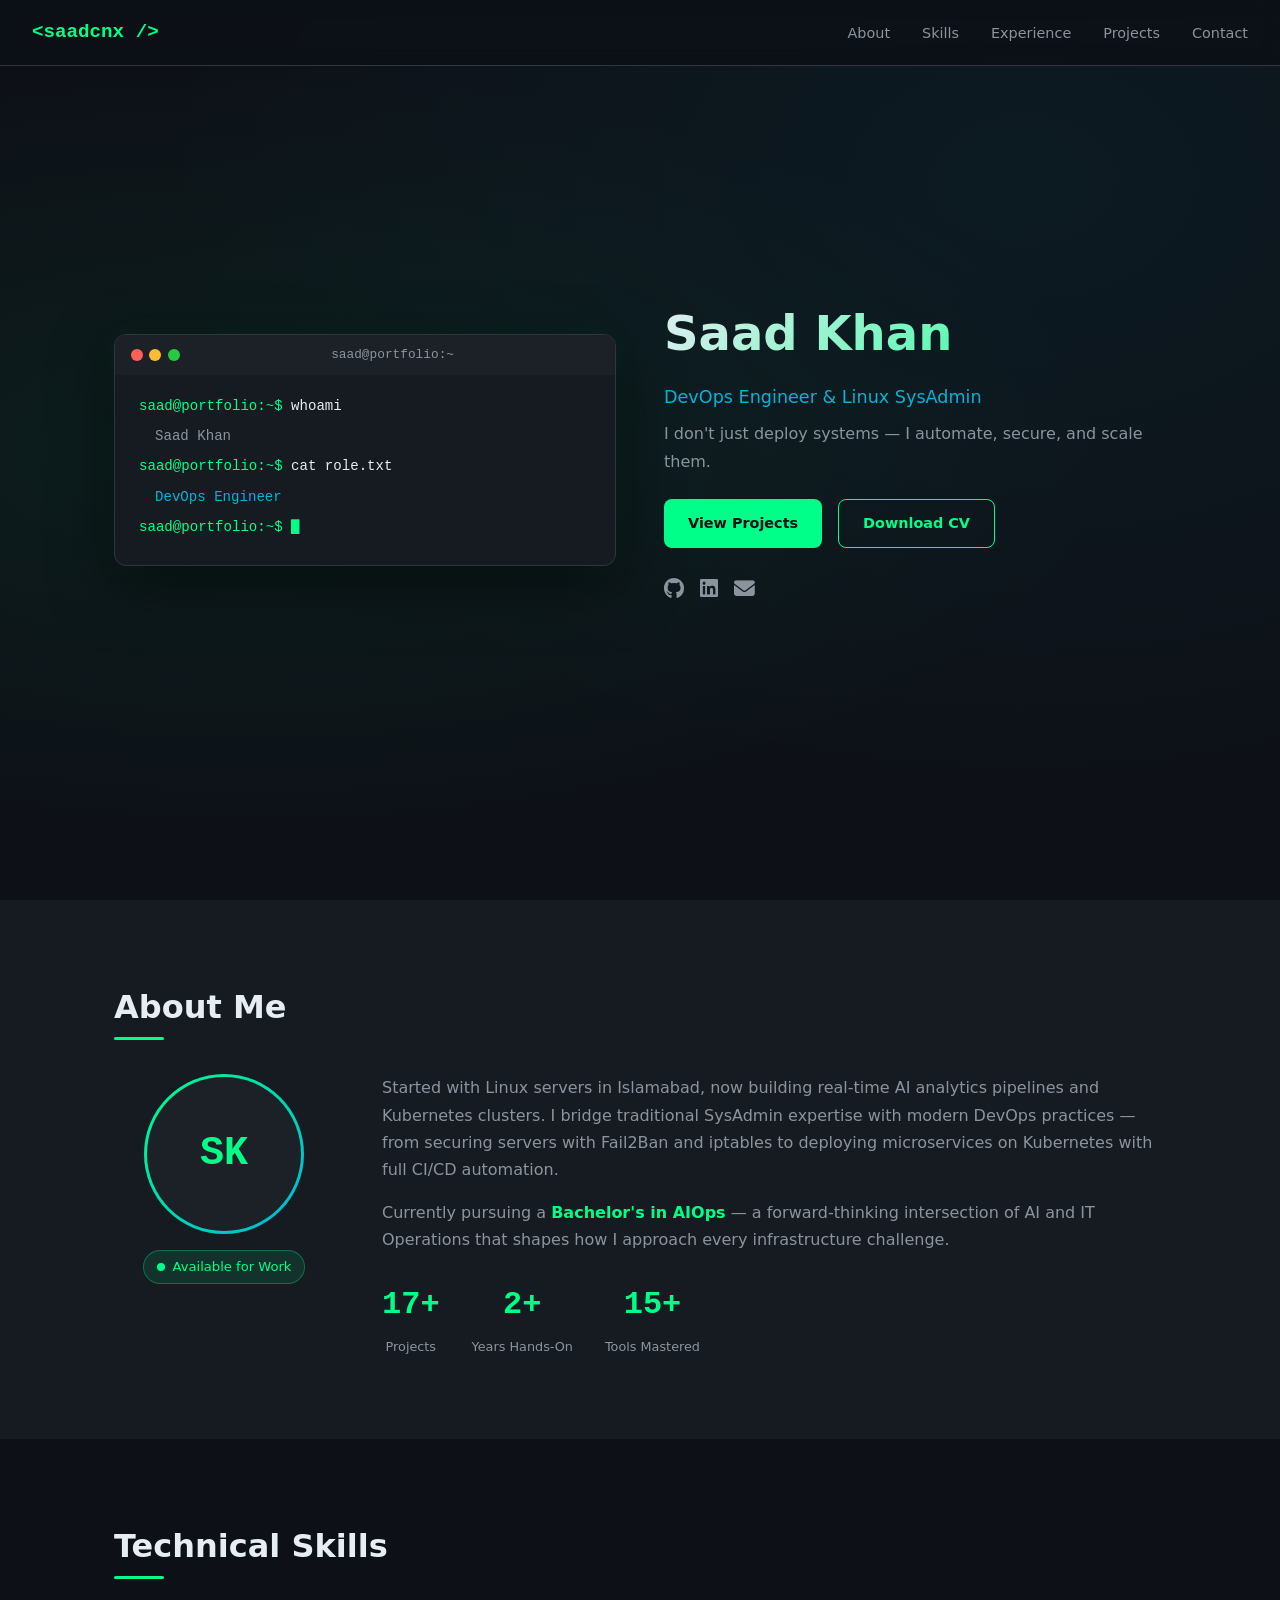
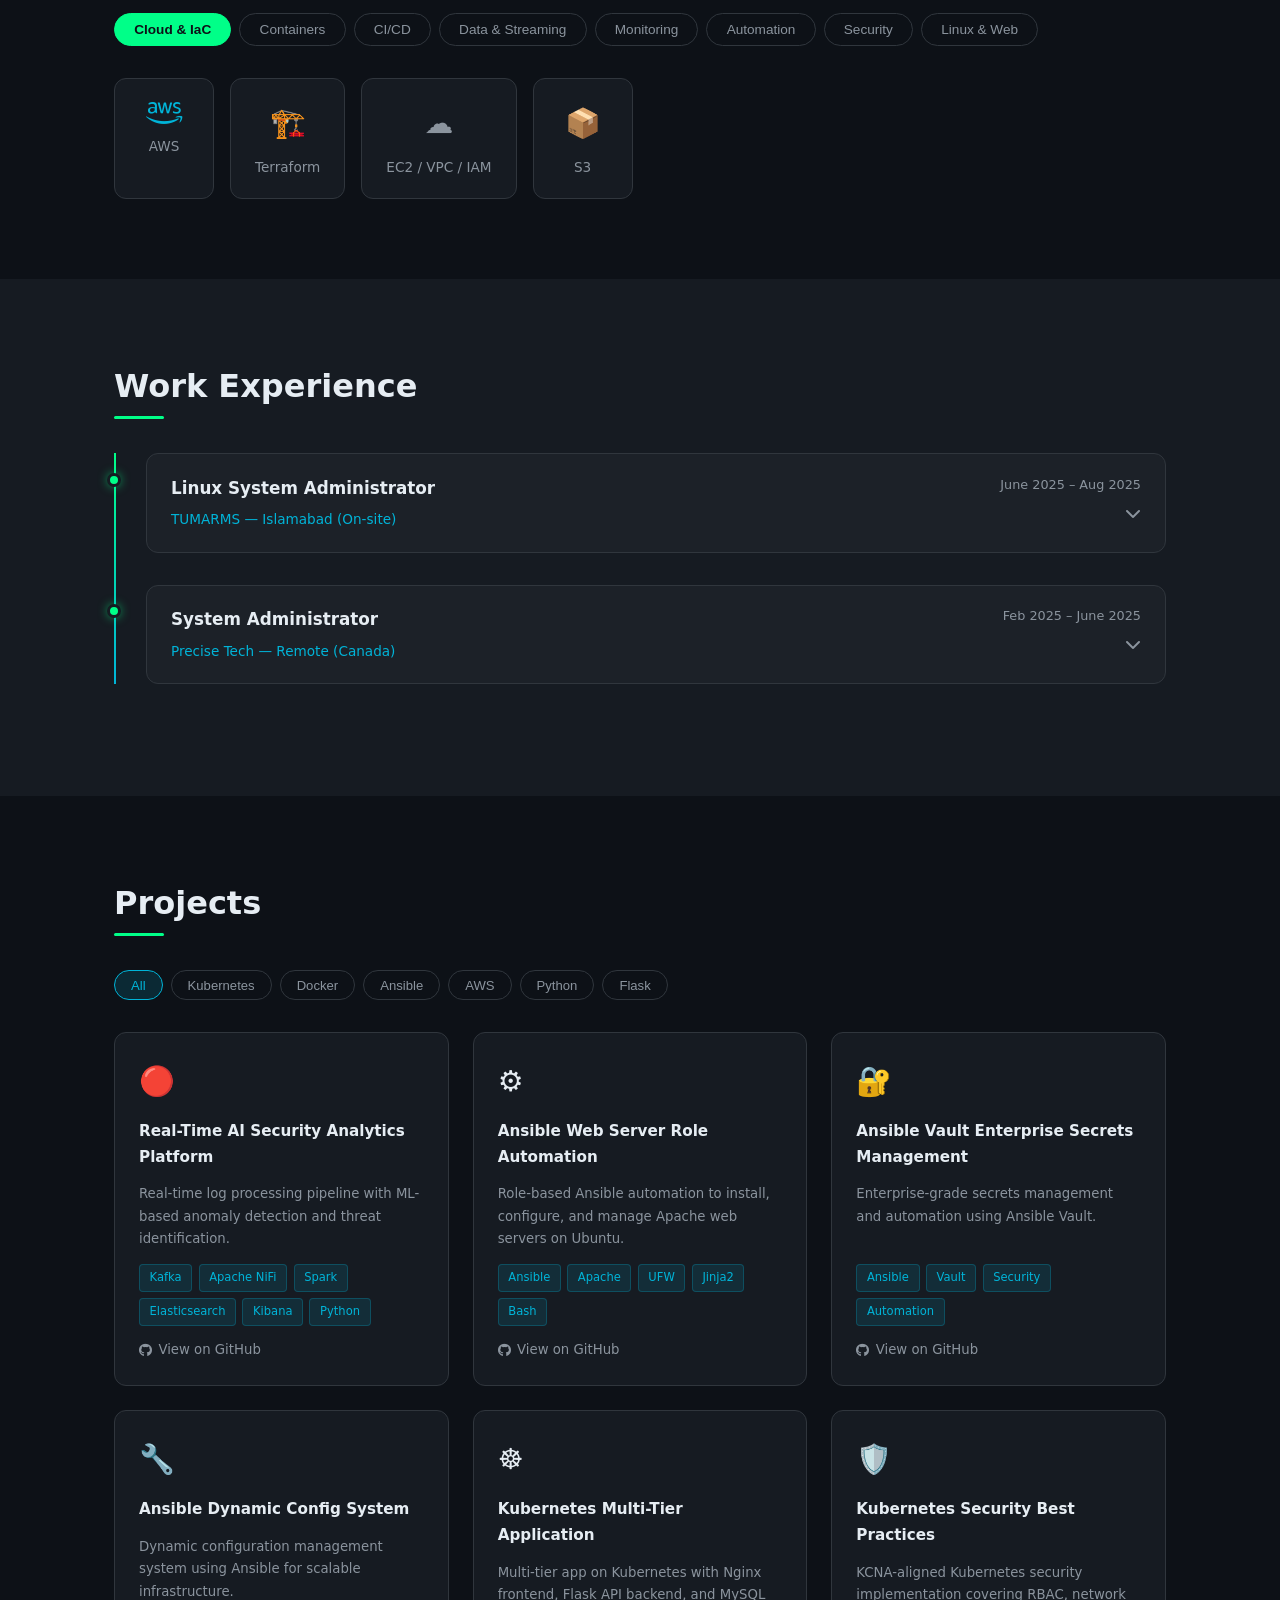
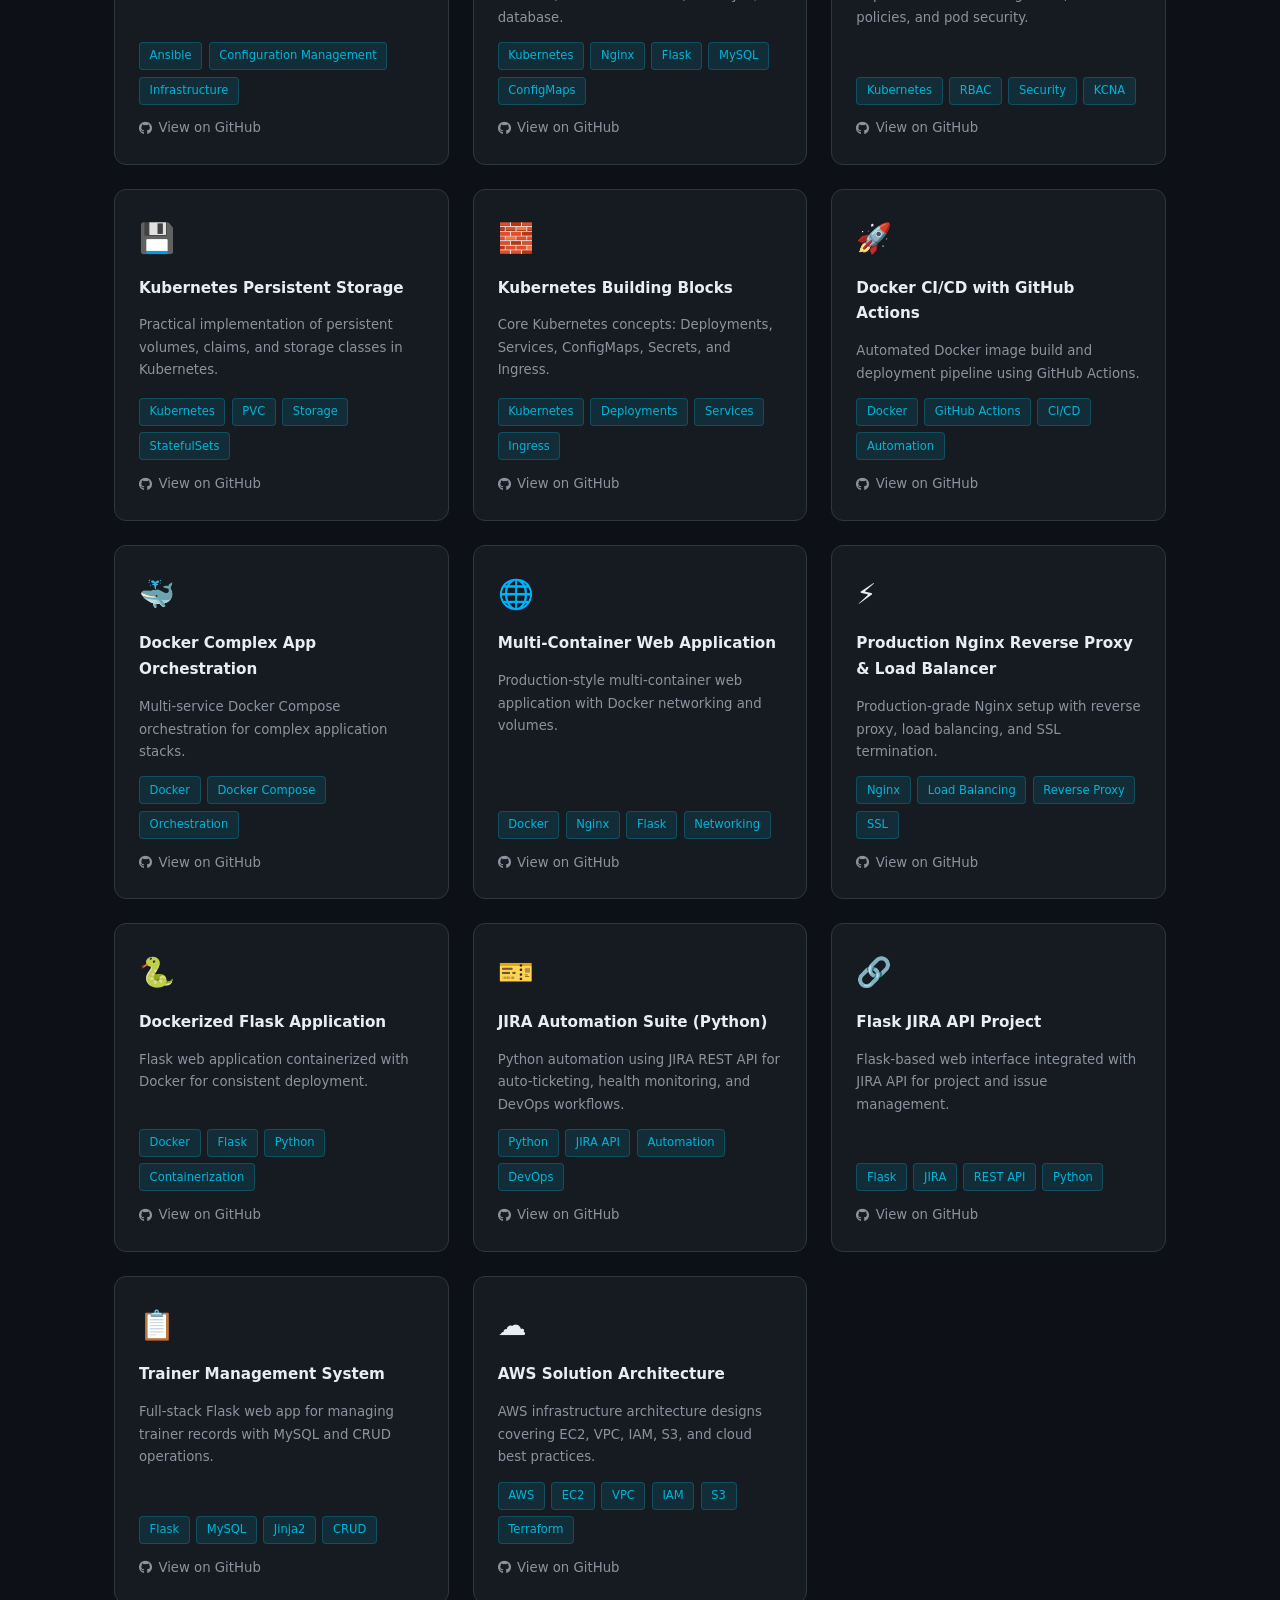
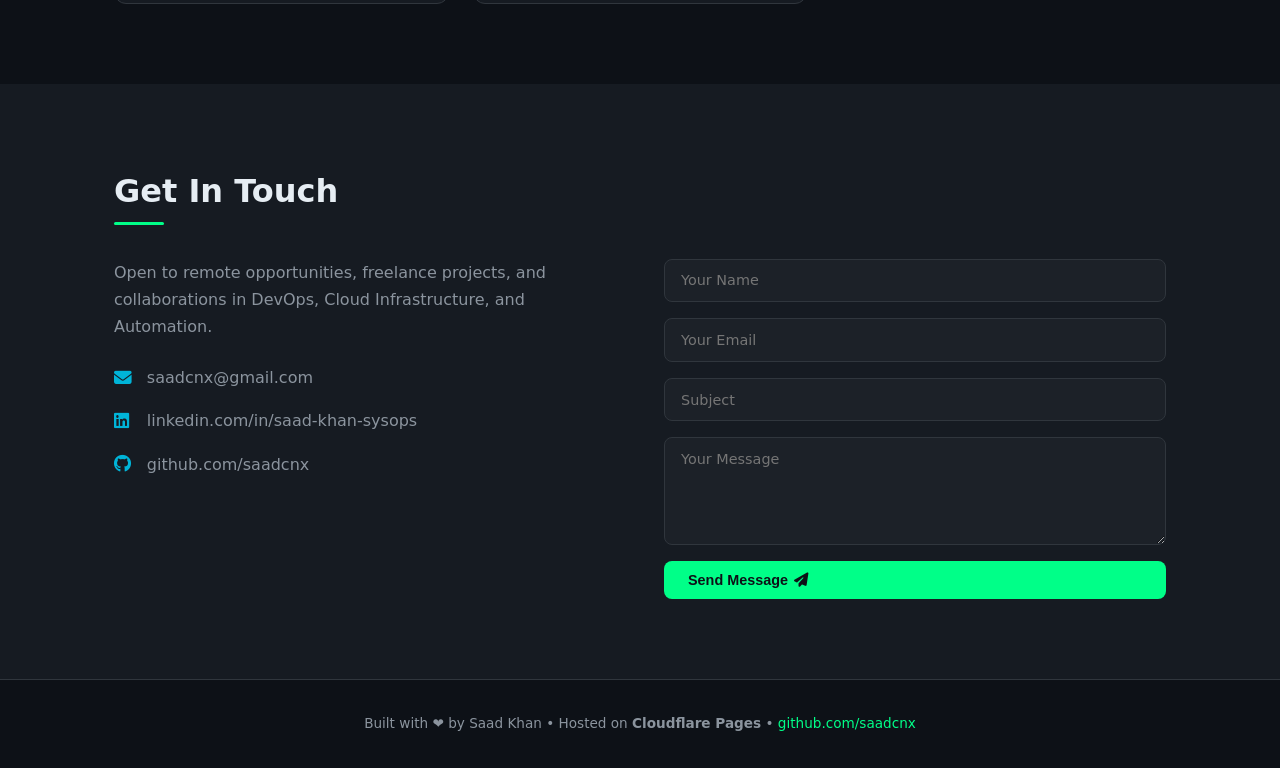
==== index.html @ 9538e456 "Add files via upload" ====
<!DOCTYPE html>
<html lang="en">
<head>
  <meta charset="UTF-8" />
  <meta name="viewport" content="width=device-width, initial-scale=1.0"/>
  <title>Saad Khan | DevOps Engineer</title>
  <link rel="stylesheet" href="style.css" />
  <link rel="stylesheet" href="https://cdnjs.cloudflare.com/ajax/libs/font-awesome/6.5.0/css/all.min.css"/>
</head>
<body>

<!-- NAV -->
<nav id="navbar">
  <div class="nav-logo">&lt;saadcnx /&gt;</div>
  <ul class="nav-links">
    <li><a href="#about">About</a></li>
    <li><a href="#skills">Skills</a></li>
    <li><a href="#experience">Experience</a></li>
    <li><a href="#projects">Projects</a></li>
    <li><a href="#contact">Contact</a></li>
  </ul>
  <button class="hamburger" id="hamburger"><i class="fas fa-bars"></i></button>
</nav>

<!-- HERO -->
<section id="hero">
  <div class="hero-bg"></div>
  <div class="hero-content">
    <div class="terminal-window">
      <div class="terminal-bar">
        <span class="dot red"></span><span class="dot yellow"></span><span class="dot green"></span>
        <span class="terminal-title">saad@portfolio:~</span>
      </div>
      <div class="terminal-body">
        <p><span class="prompt">saad@portfolio:~$</span> whoami</p>
        <p class="output">Saad Khan</p>
        <p><span class="prompt">saad@portfolio:~$</span> cat role.txt</p>
        <p class="output typed" id="typed-output"></p>
        <p><span class="prompt">saad@portfolio:~$</span> <span class="cursor">█</span></p>
      </div>
    </div>
    <div class="hero-text">
      <h1>Saad Khan</h1>
      <p class="hero-sub">DevOps Engineer &amp; Linux SysAdmin</p>
      <p class="hero-desc">I don't just deploy systems — I automate, secure, and scale them.</p>
      <div class="hero-btns">
        <a href="#projects" class="btn btn-primary">View Projects</a>
        <a href="devops-engineer.pdf" download class="btn btn-outline">Download CV</a>
      </div>
      <div class="hero-socials">
        <a href="https://github.com/saadcnx" target="_blank"><i class="fab fa-github"></i></a>
        <a href="https://linkedin.com/in/saad-khan-sysops/" target="_blank"><i class="fab fa-linkedin"></i></a>
        <a href="mailto:saadcnx@gmail.com"><i class="fas fa-envelope"></i></a>
      </div>
    </div>
  </div>
</section>

<!-- ABOUT -->
<section id="about">
  <div class="container">
    <h2 class="section-title">About Me</h2>
    <div class="about-grid">
      <div class="about-avatar">
        <div class="avatar-ring">
          <div class="avatar-inner">SK</div>
        </div>
        <div class="status-badge"><span class="status-dot"></span> Available for Work</div>
      </div>
      <div class="about-text">
        <p>Started with Linux servers in Islamabad, now building real-time AI analytics pipelines and Kubernetes clusters. I bridge traditional SysAdmin expertise with modern DevOps practices — from securing servers with Fail2Ban and iptables to deploying microservices on Kubernetes with full CI/CD automation.</p>
        <p>Currently pursuing a <strong>Bachelor's in AIOps</strong> — a forward-thinking intersection of AI and IT Operations that shapes how I approach every infrastructure challenge.</p>
        <div class="about-stats">
          <div class="stat"><span class="stat-num">17+</span><span class="stat-label">Projects</span></div>
          <div class="stat"><span class="stat-num">2+</span><span class="stat-label">Years Hands-On</span></div>
          <div class="stat"><span class="stat-num">15+</span><span class="stat-label">Tools Mastered</span></div>
        </div>
      </div>
    </div>
  </div>
</section>

<!-- SKILLS -->
<section id="skills">
  <div class="container">
    <h2 class="section-title">Technical Skills</h2>
    <div class="skills-tabs">
      <button class="tab-btn active" data-tab="cloud">Cloud & IaC</button>
      <button class="tab-btn" data-tab="containers">Containers</button>
      <button class="tab-btn" data-tab="cicd">CI/CD</button>
      <button class="tab-btn" data-tab="data">Data & Streaming</button>
      <button class="tab-btn" data-tab="monitoring">Monitoring</button>
      <button class="tab-btn" data-tab="automation">Automation</button>
      <button class="tab-btn" data-tab="security">Security</button>
      <button class="tab-btn" data-tab="linux">Linux & Web</button>
    </div>
    <div class="skills-content">
      <div class="tab-panel active" id="tab-cloud">
        <div class="skill-cards">
          <div class="skill-card"><i class="fab fa-aws"></i><span>AWS</span></div>
          <div class="skill-card"><span class="skill-icon">🏗️</span><span>Terraform</span></div>
          <div class="skill-card"><span class="skill-icon">☁️</span><span>EC2 / VPC / IAM</span></div>
          <div class="skill-card"><span class="skill-icon">📦</span><span>S3</span></div>
        </div>
      </div>
      <div class="tab-panel" id="tab-containers">
        <div class="skill-cards">
          <div class="skill-card"><i class="fab fa-docker"></i><span>Docker</span></div>
          <div class="skill-card"><span class="skill-icon">🦭</span><span>Podman</span></div>
          <div class="skill-card"><span class="skill-icon">☸️</span><span>Kubernetes</span></div>
          <div class="skill-card"><span class="skill-icon">📋</span><span>Docker Compose</span></div>
        </div>
      </div>
      <div class="tab-panel" id="tab-cicd">
        <div class="skill-cards">
          <div class="skill-card"><i class="fab fa-github"></i><span>GitHub Actions</span></div>
          <div class="skill-card"><span class="skill-icon">🏗️</span><span>Jenkins</span></div>
          <div class="skill-card"><i class="fab fa-git-alt"></i><span>Git</span></div>
        </div>
      </div>
      <div class="tab-panel" id="tab-data">
        <div class="skill-cards">
          <div class="skill-card"><span class="skill-icon">📨</span><span>Apache Kafka</span></div>
          <div class="skill-card"><span class="skill-icon">🌊</span><span>Apache NiFi</span></div>
          <div class="skill-card"><span class="skill-icon">⚡</span><span>Apache Spark</span></div>
          <div class="skill-card"><span class="skill-icon">🔍</span><span>Elasticsearch</span></div>
          <div class="skill-card"><span class="skill-icon">📊</span><span>Kibana</span></div>
        </div>
      </div>
      <div class="tab-panel" id="tab-monitoring">
        <div class="skill-cards">
          <div class="skill-card"><span class="skill-icon">👁️</span><span>Zabbix</span></div>
          <div class="skill-card"><span class="skill-icon">🔔</span><span>Nagios</span></div>
          <div class="skill-card"><span class="skill-icon">📈</span><span>Prometheus</span></div>
          <div class="skill-card"><span class="skill-icon">📉</span><span>Grafana</span></div>
        </div>
      </div>
      <div class="tab-panel" id="tab-automation">
        <div class="skill-cards">
          <div class="skill-card"><span class="skill-icon">⚙️</span><span>Ansible</span></div>
          <div class="skill-card"><i class="fab fa-python"></i><span>Python</span></div>
          <div class="skill-card"><span class="skill-icon">📜</span><span>Bash Scripting</span></div>
        </div>
      </div>
      <div class="tab-panel" id="tab-security">
        <div class="skill-cards">
          <div class="skill-card"><span class="skill-icon">🔑</span><span>IAM</span></div>
          <div class="skill-card"><span class="skill-icon">🔒</span><span>SSH Hardening</span></div>
          <div class="skill-card"><span class="skill-icon">🛡️</span><span>Fail2Ban</span></div>
          <div class="skill-card"><span class="skill-icon">🧱</span><span>iptables / UFW</span></div>
          <div class="skill-card"><span class="skill-icon">🔏</span><span>Ansible Vault</span></div>
        </div>
      </div>
      <div class="tab-panel" id="tab-linux">
        <div class="skill-cards">
          <div class="skill-card"><i class="fab fa-linux"></i><span>Linux (RHEL/Ubuntu/CentOS)</span></div>
          <div class="skill-card"><span class="skill-icon">🖥️</span><span>Windows Server</span></div>
          <div class="skill-card"><span class="skill-icon">⚡</span><span>Nginx / Apache</span></div>
          <div class="skill-card"><span class="skill-icon">🐬</span><span>MySQL</span></div>
          <div class="skill-card"><span class="skill-icon">🖥️</span><span>VMware / Proxmox / Hyper-V</span></div>
        </div>
      </div>
    </div>
  </div>
</section>

<!-- EXPERIENCE -->
<section id="experience">
  <div class="container">
    <h2 class="section-title">Work Experience</h2>
    <div class="timeline">
      <div class="timeline-item">
        <div class="timeline-dot"></div>
        <div class="timeline-card">
          <div class="timeline-header" onclick="toggleTimeline(this)">
            <div>
              <h3>Linux System Administrator</h3>
              <span class="company">TUMARMS — Islamabad (On-site)</span>
            </div>
            <div class="timeline-meta">
              <span class="date">June 2025 – Aug 2025</span>
              <i class="fas fa-chevron-down"></i>
            </div>
          </div>
          <div class="timeline-body">
            <ul>
              <li>Administered Asterisk &amp; Vicidial VoIP systems on Ubuntu including SIP trunking and DID routing</li>
              <li>Managed users, SSH access, UFW/IPTables, and server hardening with Fail2Ban</li>
              <li>Configured Nginx, FTP, and NFS services for internal applications</li>
              <li>Implemented SSL certificates, security best practices, and routine patching</li>
              <li>Automated backups using Bash, Python, rsync, tar, and cron</li>
              <li>Managed storage (LVM, partitions) and monitored system health proactively</li>
            </ul>
          </div>
        </div>
      </div>
      <div class="timeline-item">
        <div class="timeline-dot"></div>
        <div class="timeline-card">
          <div class="timeline-header" onclick="toggleTimeline(this)">
            <div>
              <h3>System Administrator</h3>
              <span class="company">Precise Tech — Remote (Canada)</span>
            </div>
            <div class="timeline-meta">
              <span class="date">Feb 2025 – June 2025</span>
              <i class="fas fa-chevron-down"></i>
            </div>
          </div>
          <div class="timeline-body">
            <ul>
              <li>Conducted QA testing for ERP systems validating business workflows and data accuracy</li>
              <li>Managed AWS, VMware, Proxmox, and Hyper-V cloud and virtualized environments</li>
              <li>Automated deployments using Ansible, Bash, and Python</li>
              <li>Implemented monitoring with Zabbix and Nagios to reduce downtime</li>
              <li>Enforced security practices including IAM, system hardening, and network protection</li>
            </ul>
          </div>
        </div>
      </div>
    </div>
  </div>
</section>

<!-- PROJECTS -->
<section id="projects">
  <div class="container">
    <h2 class="section-title">Projects</h2>
    <div class="projects-filter">
      <button class="filter-btn active" data-filter="all">All</button>
      <button class="filter-btn" data-filter="Kubernetes">Kubernetes</button>
      <button class="filter-btn" data-filter="Docker">Docker</button>
      <button class="filter-btn" data-filter="Ansible">Ansible</button>
      <button class="filter-btn" data-filter="AWS">AWS</button>
      <button class="filter-btn" data-filter="Python">Python</button>
      <button class="filter-btn" data-filter="Flask">Flask</button>
    </div>
    <div class="projects-grid" id="projects-grid"></div>
  </div>
</section>

<!-- CONTACT -->
<section id="contact">
  <div class="container">
    <h2 class="section-title">Get In Touch</h2>
    <div class="contact-grid">
      <div class="contact-info">
        <p>Open to remote opportunities, freelance projects, and collaborations in DevOps, Cloud Infrastructure, and Automation.</p>
        <div class="contact-links">
          <a href="mailto:saadcnx@gmail.com" class="contact-item">
            <i class="fas fa-envelope"></i>
            <span>saadcnx@gmail.com</span>
          </a>
          <a href="https://linkedin.com/in/saad-khan-sysops/" target="_blank" class="contact-item">
            <i class="fab fa-linkedin"></i>
            <span>linkedin.com/in/saad-khan-sysops</span>
          </a>
          <a href="https://github.com/saadcnx" target="_blank" class="contact-item">
            <i class="fab fa-github"></i>
            <span>github.com/saadcnx</span>
          </a>
        </div>
      </div>
      <form class="contact-form" id="contact-form">
        <input type="text" placeholder="Your Name" required />
        <input type="email" placeholder="Your Email" required />
        <input type="text" placeholder="Subject" />
        <textarea rows="5" placeholder="Your Message" required></textarea>
        <button type="submit" class="btn btn-primary">Send Message <i class="fas fa-paper-plane"></i></button>
      </form>
    </div>
  </div>
</section>

<!-- FOOTER -->
<footer>
  <p>Built with ❤️ by Saad Khan &bull; Hosted on <strong>Cloudflare Pages</strong> &bull; <a href="https://github.com/saadcnx" target="_blank">github.com/saadcnx</a></p>
</footer>

<script src="projects-data.js"></script>
<script src="main.js"></script>
</body>
</html>
---- style.css ----
/* ===== RESET & BASE ===== */
*, *::before, *::after { box-sizing: border-box; margin: 0; padding: 0; }

:root {
  --bg: #0d1117;
  --bg2: #161b22;
  --bg3: #1c2128;
  --accent: #00ff88;
  --accent2: #00b4d8;
  --text: #e6edf3;
  --text-muted: #8b949e;
  --border: #30363d;
  --radius: 12px;
  --font: 'Segoe UI', system-ui, sans-serif;
  --mono: 'Courier New', monospace;
}

html { scroll-behavior: smooth; }

body {
  background: var(--bg);
  color: var(--text);
  font-family: var(--font);
  line-height: 1.7;
}

/* ===== SCROLLBAR ===== */
::-webkit-scrollbar { width: 6px; }
::-webkit-scrollbar-track { background: var(--bg); }
::-webkit-scrollbar-thumb { background: var(--accent); border-radius: 3px; }

/* ===== NAV ===== */
#navbar {
  position: fixed; top: 0; left: 0; right: 0; z-index: 1000;
  display: flex; align-items: center; justify-content: space-between;
  padding: 1rem 2rem;
  background: rgba(13,17,23,0.92);
  backdrop-filter: blur(10px);
  border-bottom: 1px solid var(--border);
}

.nav-logo {
  font-family: var(--mono);
  color: var(--accent);
  font-size: 1.2rem;
  font-weight: bold;
}

.nav-links { display: flex; gap: 2rem; list-style: none; }
.nav-links a {
  color: var(--text-muted);
  text-decoration: none;
  font-size: 0.9rem;
  transition: color 0.2s;
}
.nav-links a:hover { color: var(--accent); }

.hamburger {
  display: none;
  background: none; border: none;
  color: var(--text); font-size: 1.4rem; cursor: pointer;
}

@media (max-width: 768px) {
  .hamburger { display: block; }
  .nav-links {
    display: none; flex-direction: column;
    position: absolute; top: 100%; left: 0; right: 0;
    background: var(--bg2); padding: 1rem 2rem;
    border-bottom: 1px solid var(--border);
    gap: 1rem;
  }
  .nav-links.open { display: flex; }
}

/* ===== CONTAINER ===== */
.container { max-width: 1100px; margin: 0 auto; padding: 0 1.5rem; }

/* ===== SECTION TITLE ===== */
.section-title {
  font-size: 2rem;
  margin-bottom: 2.5rem;
  position: relative;
  display: inline-block;
}
.section-title::after {
  content: '';
  position: absolute; bottom: -6px; left: 0;
  width: 50px; height: 3px;
  background: var(--accent);
  border-radius: 2px;
}

section { padding: 5rem 0; }

/* ===== HERO ===== */
#hero {
  min-height: 100vh;
  display: flex; align-items: center; justify-content: center;
  position: relative; overflow: hidden; padding-top: 80px;
}

.hero-bg {
  position: absolute; inset: 0;
  background: radial-gradient(ellipse at 20% 50%, rgba(0,255,136,0.06) 0%, transparent 60%),
              radial-gradient(ellipse at 80% 20%, rgba(0,180,216,0.06) 0%, transparent 60%);
  animation: pulse-bg 6s ease-in-out infinite alternate;
}

@keyframes pulse-bg {
  0% { opacity: 0.6; }
  100% { opacity: 1; }
}

.hero-content {
  display: grid;
  grid-template-columns: 1fr 1fr;
  gap: 3rem;
  align-items: center;
  position: relative; z-index: 1;
  max-width: 1100px; width: 100%; padding: 0 1.5rem;
}

@media (max-width: 768px) {
  .hero-content { grid-template-columns: 1fr; }
}

/* Terminal */
.terminal-window {
  background: var(--bg2);
  border: 1px solid var(--border);
  border-radius: var(--radius);
  overflow: hidden;
  box-shadow: 0 20px 60px rgba(0,0,0,0.5), 0 0 30px rgba(0,255,136,0.05);
}

.terminal-bar {
  background: var(--bg3);
  padding: 0.6rem 1rem;
  display: flex; align-items: center; gap: 0.4rem;
}

.dot { width: 12px; height: 12px; border-radius: 50%; display: inline-block; }
.dot.red { background: #ff5f57; }
.dot.yellow { background: #febc2e; }
.dot.green { background: #28c840; }
.terminal-title { color: var(--text-muted); font-size: 0.8rem; margin-left: auto; margin-right: auto; font-family: var(--mono); }

.terminal-body { padding: 1.2rem 1.5rem; font-family: var(--mono); font-size: 0.88rem; min-height: 150px; }
.terminal-body p { margin-bottom: 0.4rem; }
.prompt { color: var(--accent); }
.output { color: var(--text-muted); padding-left: 1rem; }
.typed { color: var(--accent2); padding-left: 1rem; min-height: 1.4rem; }
.cursor { animation: blink 1s infinite; color: var(--accent); }
@keyframes blink { 0%,100% { opacity: 1; } 50% { opacity: 0; } }

/* Hero text */
.hero-text h1 {
  font-size: clamp(2rem, 4vw, 3rem);
  font-weight: 700;
  background: linear-gradient(135deg, var(--text), var(--accent));
  -webkit-background-clip: text;
  -webkit-text-fill-color: transparent;
  background-clip: text;
}

.hero-sub { color: var(--accent2); font-size: 1.1rem; margin: 0.5rem 0; }
.hero-desc { color: var(--text-muted); margin-bottom: 1.5rem; }

.hero-btns { display: flex; gap: 1rem; flex-wrap: wrap; margin-bottom: 1.5rem; }

.btn {
  padding: 0.7rem 1.5rem;
  border-radius: 8px;
  font-weight: 600;
  font-size: 0.9rem;
  cursor: pointer;
  text-decoration: none;
  transition: all 0.2s;
  display: inline-flex; align-items: center; gap: 0.4rem;
  border: none;
}

.btn-primary {
  background: var(--accent);
  color: #0d1117;
}
.btn-primary:hover { background: #00e67a; transform: translateY(-2px); box-shadow: 0 8px 25px rgba(0,255,136,0.3); }

.btn-outline {
  background: transparent;
  color: var(--accent);
  border: 1px solid var(--accent);
}
.btn-outline:hover { background: rgba(0,255,136,0.08); transform: translateY(-2px); }

.hero-socials { display: flex; gap: 1rem; }
.hero-socials a {
  color: var(--text-muted);
  font-size: 1.3rem;
  transition: color 0.2s, transform 0.2s;
}
.hero-socials a:hover { color: var(--accent); transform: translateY(-2px); }

/* ===== ABOUT ===== */
#about { background: var(--bg2); }
.about-grid { display: grid; grid-template-columns: 220px 1fr; gap: 3rem; align-items: start; }
@media (max-width: 768px) { .about-grid { grid-template-columns: 1fr; } }

.about-avatar { display: flex; flex-direction: column; align-items: center; gap: 1rem; }

.avatar-ring {
  width: 160px; height: 160px;
  border-radius: 50%;
  padding: 3px;
  background: linear-gradient(135deg, var(--accent), var(--accent2));
}

.avatar-inner {
  width: 100%; height: 100%;
  border-radius: 50%;
  background: var(--bg3);
  display: flex; align-items: center; justify-content: center;
  font-size: 2.5rem; font-weight: 700;
  color: var(--accent);
  font-family: var(--mono);
}

.status-badge {
  display: flex; align-items: center; gap: 0.5rem;
  background: rgba(0,255,136,0.1);
  border: 1px solid rgba(0,255,136,0.3);
  border-radius: 20px;
  padding: 0.3rem 0.8rem;
  font-size: 0.82rem;
  color: var(--accent);
}

.status-dot {
  width: 8px; height: 8px;
  border-radius: 50%;
  background: var(--accent);
  animation: pulse 2s infinite;
}

@keyframes pulse {
  0%,100% { box-shadow: 0 0 0 0 rgba(0,255,136,0.4); }
  50% { box-shadow: 0 0 0 6px rgba(0,255,136,0); }
}

.about-text p { color: var(--text-muted); margin-bottom: 1rem; }
.about-text strong { color: var(--accent); }

.about-stats { display: flex; gap: 2rem; margin-top: 1.5rem; flex-wrap: wrap; }
.stat { text-align: center; }
.stat-num { display: block; font-size: 2rem; font-weight: 700; color: var(--accent); font-family: var(--mono); }
.stat-label { font-size: 0.8rem; color: var(--text-muted); }

/* ===== SKILLS ===== */
.skills-tabs { display: flex; flex-wrap: wrap; gap: 0.5rem; margin-bottom: 2rem; }
.tab-btn {
  padding: 0.5rem 1.2rem;
  border-radius: 20px;
  border: 1px solid var(--border);
  background: transparent;
  color: var(--text-muted);
  cursor: pointer;
  font-size: 0.85rem;
  transition: all 0.2s;
}
.tab-btn.active, .tab-btn:hover {
  background: var(--accent);
  color: #0d1117;
  border-color: var(--accent);
  font-weight: 600;
}

.tab-panel { display: none; }
.tab-panel.active { display: block; }

.skill-cards { display: flex; flex-wrap: wrap; gap: 1rem; }
.skill-card {
  display: flex; flex-direction: column; align-items: center;
  gap: 0.5rem; padding: 1.2rem 1.5rem;
  background: var(--bg2);
  border: 1px solid var(--border);
  border-radius: var(--radius);
  font-size: 0.85rem;
  color: var(--text-muted);
  transition: all 0.2s;
  min-width: 100px;
}
.skill-card:hover {
  border-color: var(--accent);
  color: var(--text);
  transform: translateY(-3px);
  box-shadow: 0 8px 20px rgba(0,255,136,0.1);
}
.skill-card i { font-size: 1.8rem; color: var(--accent2); }
.skill-icon { font-size: 1.8rem; }

/* ===== EXPERIENCE ===== */
#experience { background: var(--bg2); }
.timeline { position: relative; padding-left: 2rem; }
.timeline::before {
  content: '';
  position: absolute; left: 0; top: 0; bottom: 0;
  width: 2px;
  background: linear-gradient(to bottom, var(--accent), var(--accent2));
}

.timeline-item { position: relative; margin-bottom: 2rem; }
.timeline-dot {
  position: absolute; left: -2.45rem; top: 1.2rem;
  width: 14px; height: 14px;
  border-radius: 50%;
  background: var(--accent);
  border: 3px solid var(--bg2);
  box-shadow: 0 0 10px rgba(0,255,136,0.5);
}

.timeline-card {
  background: var(--bg3);
  border: 1px solid var(--border);
  border-radius: var(--radius);
  overflow: hidden;
}

.timeline-header {
  display: flex; justify-content: space-between; align-items: flex-start;
  padding: 1.2rem 1.5rem;
  cursor: pointer;
  transition: background 0.2s;
}
.timeline-header:hover { background: rgba(0,255,136,0.03); }
.timeline-header h3 { font-size: 1.05rem; margin-bottom: 0.2rem; }
.company { color: var(--accent2); font-size: 0.85rem; }
.timeline-meta { text-align: right; }
.date { color: var(--text-muted); font-size: 0.8rem; display: block; margin-bottom: 0.3rem; }
.timeline-meta i { color: var(--text-muted); transition: transform 0.3s; }
.timeline-header.open i { transform: rotate(180deg); }

.timeline-body {
  padding: 0 1.5rem;
  max-height: 0; overflow: hidden;
  transition: max-height 0.4s ease, padding 0.3s;
}
.timeline-body.open { max-height: 400px; padding: 0 1.5rem 1.2rem; }
.timeline-body ul { list-style: none; }
.timeline-body ul li {
  color: var(--text-muted);
  font-size: 0.88rem;
  padding: 0.3rem 0;
  padding-left: 1rem;
  position: relative;
}
.timeline-body ul li::before {
  content: '▹';
  position: absolute; left: 0;
  color: var(--accent);
}

/* ===== PROJECTS ===== */
.projects-filter { display: flex; flex-wrap: wrap; gap: 0.5rem; margin-bottom: 2rem; }
.filter-btn {
  padding: 0.4rem 1rem;
  border-radius: 20px;
  border: 1px solid var(--border);
  background: transparent;
  color: var(--text-muted);
  cursor: pointer;
  font-size: 0.82rem;
  transition: all 0.2s;
}
.filter-btn.active, .filter-btn:hover {
  background: rgba(0,180,216,0.15);
  color: var(--accent2);
  border-color: var(--accent2);
}

.projects-grid {
  display: grid;
  grid-template-columns: repeat(auto-fill, minmax(300px, 1fr));
  gap: 1.5rem;
}

.project-card {
  background: var(--bg2);
  border: 1px solid var(--border);
  border-radius: var(--radius);
  padding: 1.5rem;
  transition: all 0.25s;
  display: flex; flex-direction: column; gap: 0.8rem;
}
.project-card:hover {
  border-color: var(--accent);
  transform: translateY(-4px);
  box-shadow: 0 12px 30px rgba(0,255,136,0.08);
}

.project-icon { font-size: 1.8rem; }
.project-card h3 { font-size: 0.95rem; color: var(--text); }
.project-card p { font-size: 0.83rem; color: var(--text-muted); flex: 1; }

.project-tags { display: flex; flex-wrap: wrap; gap: 0.4rem; }
.tag {
  padding: 0.2rem 0.6rem;
  border-radius: 4px;
  background: rgba(0,180,216,0.12);
  color: var(--accent2);
  font-size: 0.72rem;
  border: 1px solid rgba(0,180,216,0.25);
}

.project-link {
  color: var(--text-muted);
  text-decoration: none;
  font-size: 0.83rem;
  display: flex; align-items: center; gap: 0.4rem;
  transition: color 0.2s;
  width: fit-content;
}
.project-link:hover { color: var(--accent); }

/* ===== CONTACT ===== */
#contact { background: var(--bg2); }
.contact-grid { display: grid; grid-template-columns: 1fr 1fr; gap: 3rem; }
@media (max-width: 768px) { .contact-grid { grid-template-columns: 1fr; } }

.contact-info p { color: var(--text-muted); margin-bottom: 1.5rem; }
.contact-links { display: flex; flex-direction: column; gap: 1rem; }
.contact-item {
  display: flex; align-items: center; gap: 0.8rem;
  color: var(--text-muted);
  text-decoration: none;
  transition: color 0.2s;
}
.contact-item:hover { color: var(--accent); }
.contact-item i { font-size: 1.1rem; color: var(--accent2); width: 20px; }

.contact-form { display: flex; flex-direction: column; gap: 1rem; }
.contact-form input,
.contact-form textarea {
  background: var(--bg3);
  border: 1px solid var(--border);
  border-radius: 8px;
  padding: 0.8rem 1rem;
  color: var(--text);
  font-family: var(--font);
  font-size: 0.9rem;
  transition: border-color 0.2s;
  resize: vertical;
}
.contact-form input:focus,
.contact-form textarea:focus {
  outline: none;
  border-color: var(--accent);
}

/* ===== FOOTER ===== */
footer {
  text-align: center;
  padding: 2rem;
  color: var(--text-muted);
  font-size: 0.85rem;
  border-top: 1px solid var(--border);
}
footer a { color: var(--accent); text-decoration: none; }
footer a:hover { text-decoration: underline; }

/* ===== FADE IN ANIMATION ===== */
.fade-in { opacity: 0; transform: translateY(20px); transition: opacity 0.5s, transform 0.5s; }
.fade-in.visible { opacity: 1; transform: translateY(0); }
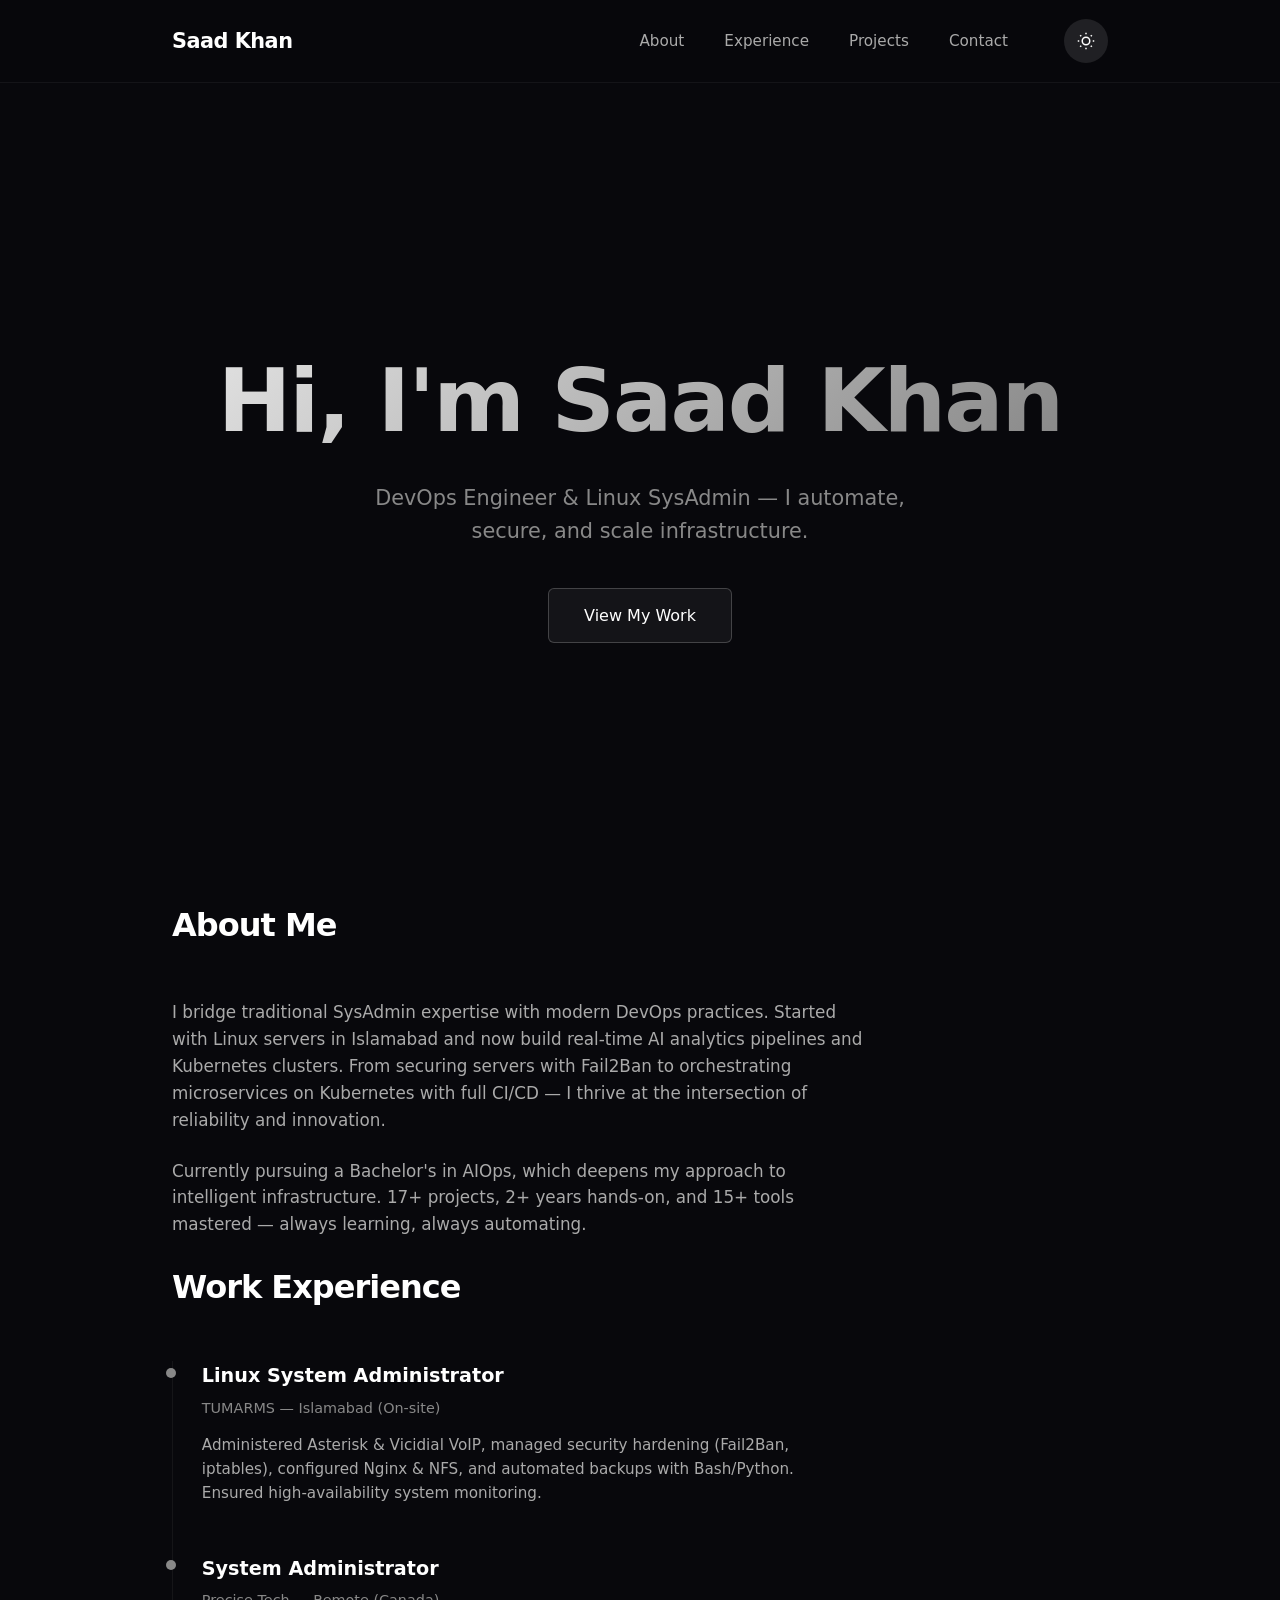
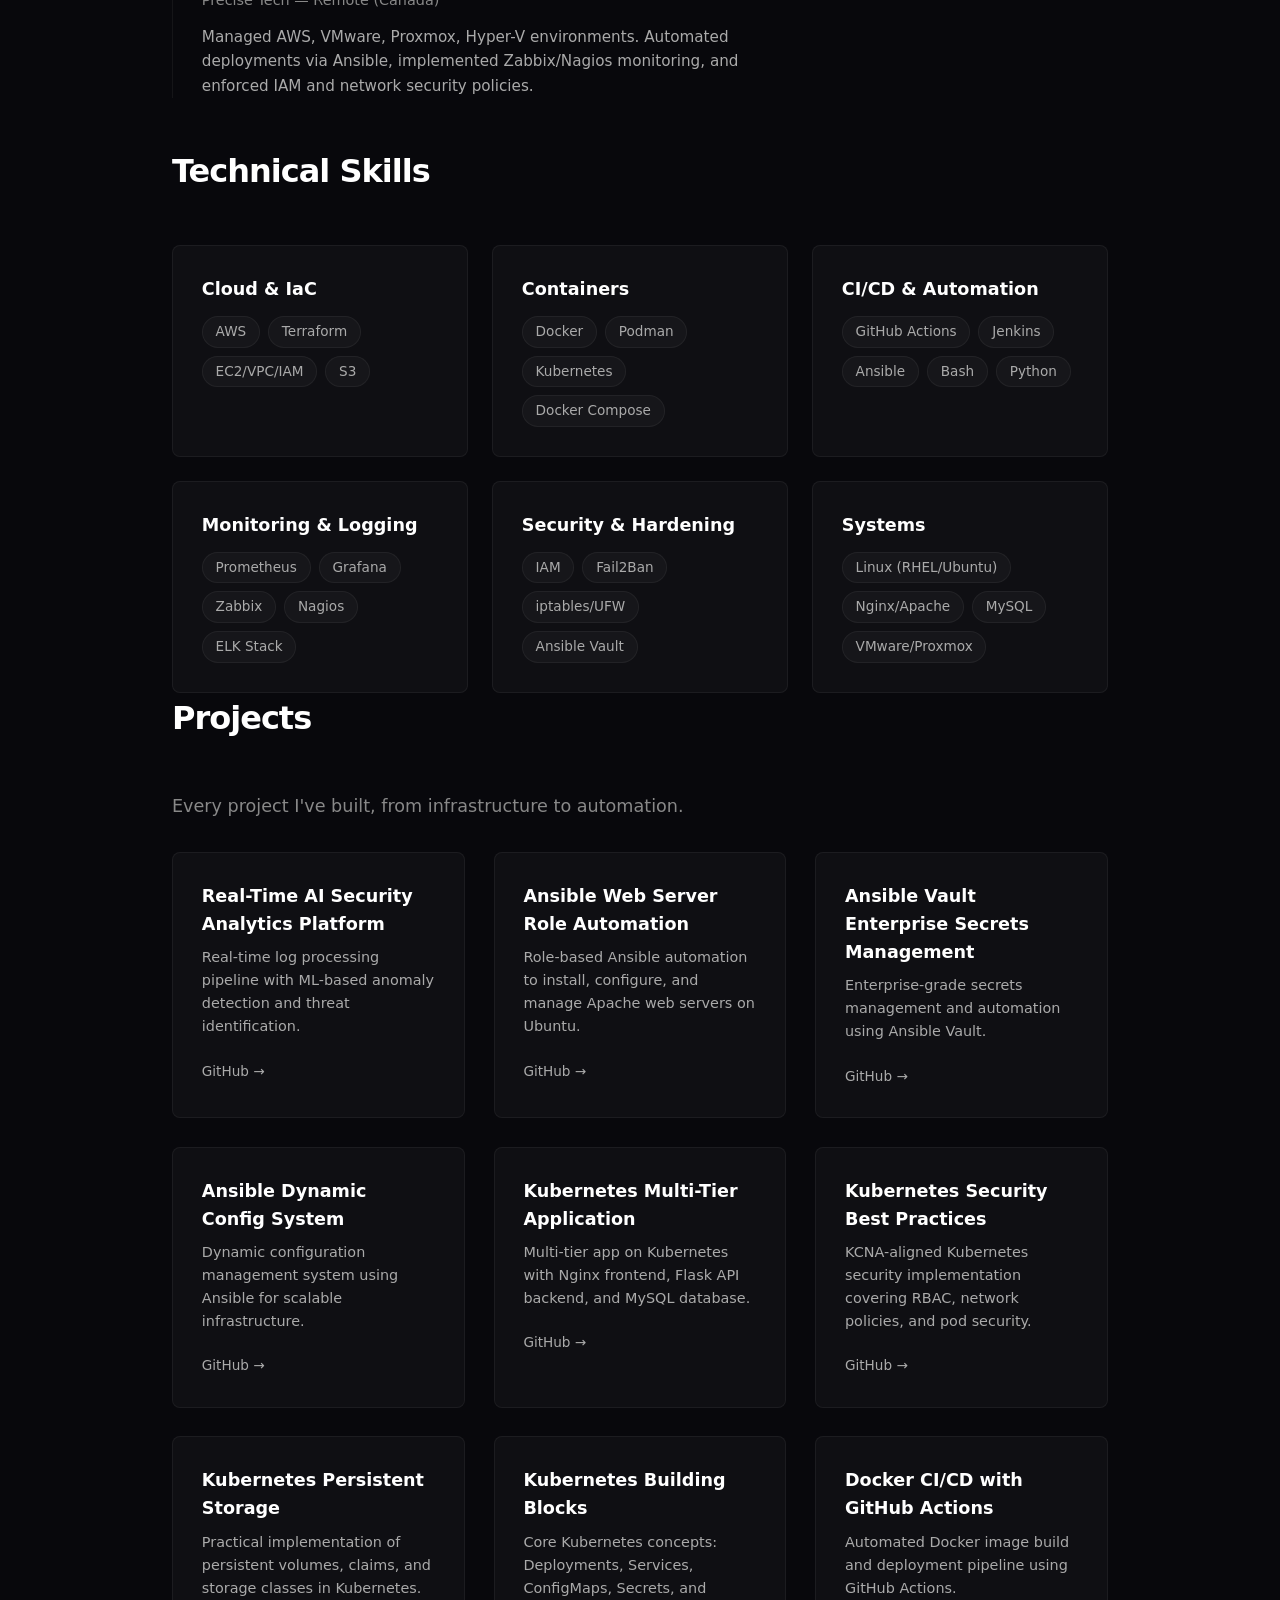
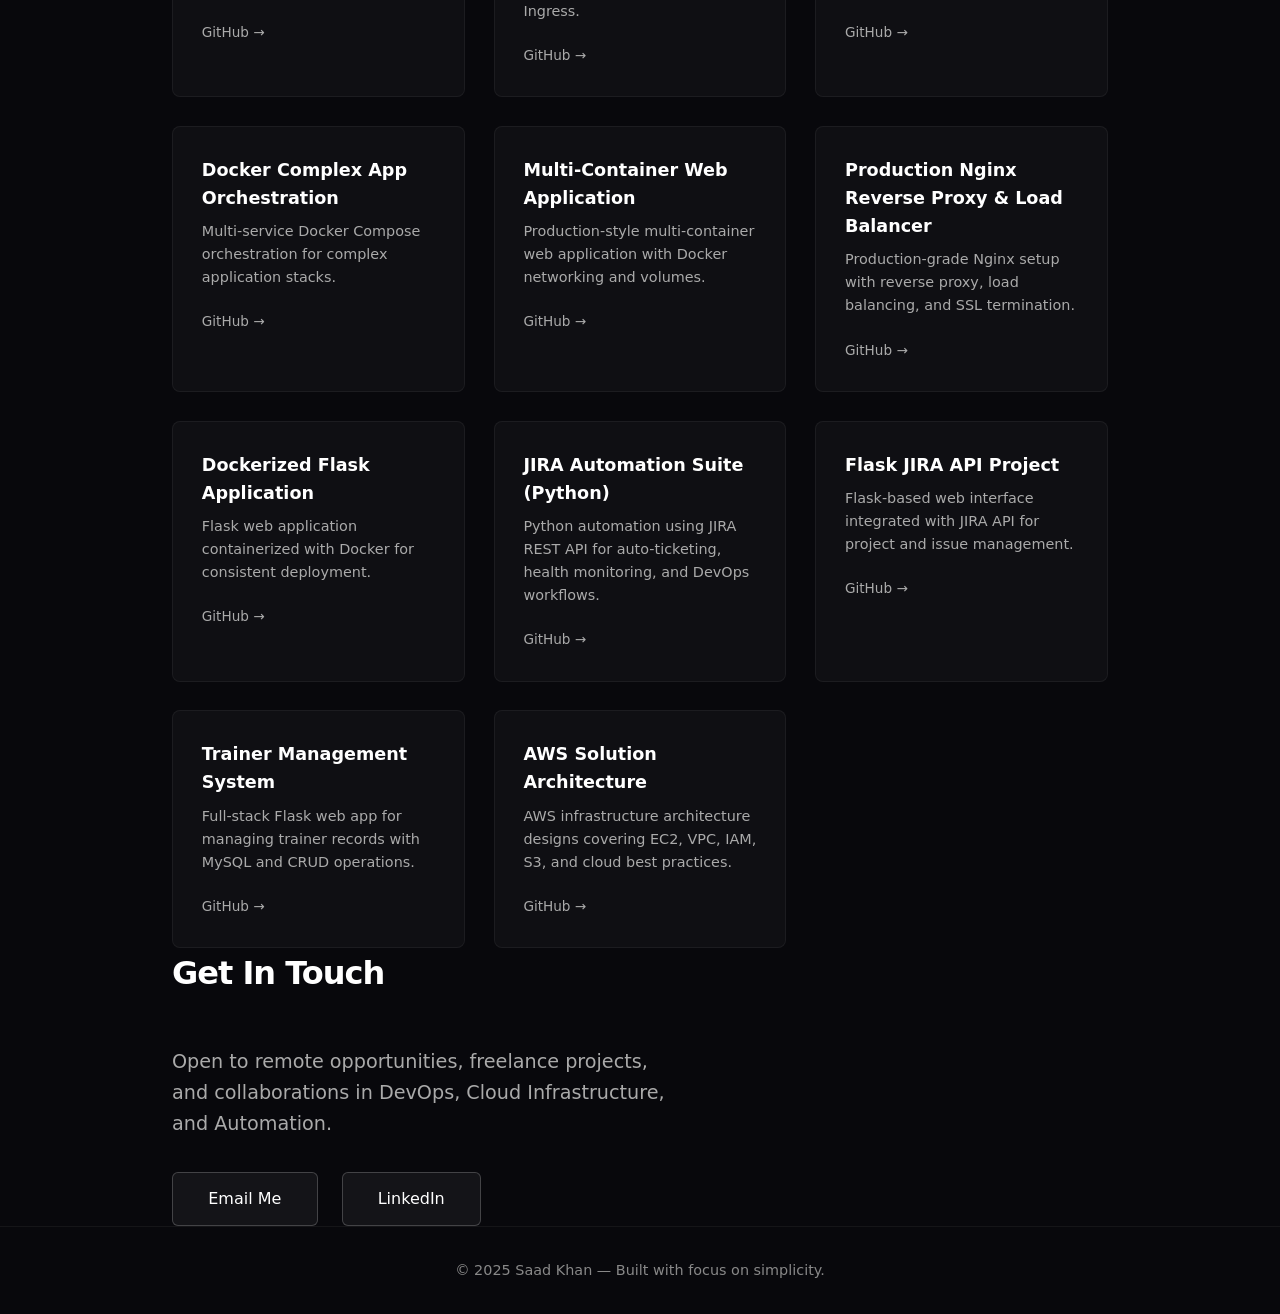
==== commit 50b4aff4: "new_index.html" ====
--- a/index.html
+++ b/index.html
@@ -1,283 +1,427 @@
-<!DOCTYPE html>
-<html lang="en">
-<head>
-  <meta charset="UTF-8" />
-  <meta name="viewport" content="width=device-width, initial-scale=1.0"/>
-  <title>Saad Khan | DevOps Engineer</title>
-  <link rel="stylesheet" href="style.css" />
-  <link rel="stylesheet" href="https://cdnjs.cloudflare.com/ajax/libs/font-awesome/6.5.0/css/all.min.css"/>
-</head>
-<body>
-
-<!-- NAV -->
-<nav id="navbar">
-  <div class="nav-logo">&lt;saadcnx /&gt;</div>
-  <ul class="nav-links">
-    <li><a href="#about">About</a></li>
-    <li><a href="#skills">Skills</a></li>
-    <li><a href="#experience">Experience</a></li>
-    <li><a href="#projects">Projects</a></li>
-    <li><a href="#contact">Contact</a></li>
-  </ul>
-  <button class="hamburger" id="hamburger"><i class="fas fa-bars"></i></button>
-</nav>
-
-<!-- HERO -->
-<section id="hero">
-  <div class="hero-bg"></div>
-  <div class="hero-content">
-    <div class="terminal-window">
-      <div class="terminal-bar">
-        <span class="dot red"></span><span class="dot yellow"></span><span class="dot green"></span>
-        <span class="terminal-title">saad@portfolio:~</span>
-      </div>
-      <div class="terminal-body">
-        <p><span class="prompt">saad@portfolio:~$</span> whoami</p>
-        <p class="output">Saad Khan</p>
-        <p><span class="prompt">saad@portfolio:~$</span> cat role.txt</p>
-        <p class="output typed" id="typed-output"></p>
-        <p><span class="prompt">saad@portfolio:~$</span> <span class="cursor">█</span></p>
-      </div>
-    </div>
-    <div class="hero-text">
-      <h1>Saad Khan</h1>
-      <p class="hero-sub">DevOps Engineer &amp; Linux SysAdmin</p>
-      <p class="hero-desc">I don't just deploy systems — I automate, secure, and scale them.</p>
-      <div class="hero-btns">
-        <a href="#projects" class="btn btn-primary">View Projects</a>
-        <a href="devops-engineer.pdf" download class="btn btn-outline">Download CV</a>
-      </div>
-      <div class="hero-socials">
-        <a href="https://github.com/saadcnx" target="_blank"><i class="fab fa-github"></i></a>
-        <a href="https://linkedin.com/in/saad-khan-sysops/" target="_blank"><i class="fab fa-linkedin"></i></a>
-        <a href="mailto:saadcnx@gmail.com"><i class="fas fa-envelope"></i></a>
-      </div>
-    </div>
-  </div>
-</section>
-
-<!-- ABOUT -->
-<section id="about">
-  <div class="container">
-    <h2 class="section-title">About Me</h2>
-    <div class="about-grid">
-      <div class="about-avatar">
-        <div class="avatar-ring">
-          <div class="avatar-inner">SK</div>
-        </div>
-        <div class="status-badge"><span class="status-dot"></span> Available for Work</div>
-      </div>
-      <div class="about-text">
-        <p>Started with Linux servers in Islamabad, now building real-time AI analytics pipelines and Kubernetes clusters. I bridge traditional SysAdmin expertise with modern DevOps practices — from securing servers with Fail2Ban and iptables to deploying microservices on Kubernetes with full CI/CD automation.</p>
-        <p>Currently pursuing a <strong>Bachelor's in AIOps</strong> — a forward-thinking intersection of AI and IT Operations that shapes how I approach every infrastructure challenge.</p>
-        <div class="about-stats">
-          <div class="stat"><span class="stat-num">17+</span><span class="stat-label">Projects</span></div>
-          <div class="stat"><span class="stat-num">2+</span><span class="stat-label">Years Hands-On</span></div>
-          <div class="stat"><span class="stat-num">15+</span><span class="stat-label">Tools Mastered</span></div>
-        </div>
-      </div>
-    </div>
-  </div>
-</section>
-
-<!-- SKILLS -->
-<section id="skills">
-  <div class="container">
-    <h2 class="section-title">Technical Skills</h2>
-    <div class="skills-tabs">
-      <button class="tab-btn active" data-tab="cloud">Cloud & IaC</button>
-      <button class="tab-btn" data-tab="containers">Containers</button>
-      <button class="tab-btn" data-tab="cicd">CI/CD</button>
-      <button class="tab-btn" data-tab="data">Data & Streaming</button>
-      <button class="tab-btn" data-tab="monitoring">Monitoring</button>
-      <button class="tab-btn" data-tab="automation">Automation</button>
-      <button class="tab-btn" data-tab="security">Security</button>
-      <button class="tab-btn" data-tab="linux">Linux & Web</button>
-    </div>
-    <div class="skills-content">
-      <div class="tab-panel active" id="tab-cloud">
-        <div class="skill-cards">
-          <div class="skill-card"><i class="fab fa-aws"></i><span>AWS</span></div>
-          <div class="skill-card"><span class="skill-icon">🏗️</span><span>Terraform</span></div>
-          <div class="skill-card"><span class="skill-icon">☁️</span><span>EC2 / VPC / IAM</span></div>
-          <div class="skill-card"><span class="skill-icon">📦</span><span>S3</span></div>
-        </div>
-      </div>
-      <div class="tab-panel" id="tab-containers">
-        <div class="skill-cards">
-          <div class="skill-card"><i class="fab fa-docker"></i><span>Docker</span></div>
-          <div class="skill-card"><span class="skill-icon">🦭</span><span>Podman</span></div>
-          <div class="skill-card"><span class="skill-icon">☸️</span><span>Kubernetes</span></div>
-          <div class="skill-card"><span class="skill-icon">📋</span><span>Docker Compose</span></div>
-        </div>
-      </div>
-      <div class="tab-panel" id="tab-cicd">
-        <div class="skill-cards">
-          <div class="skill-card"><i class="fab fa-github"></i><span>GitHub Actions</span></div>
-          <div class="skill-card"><span class="skill-icon">🏗️</span><span>Jenkins</span></div>
-          <div class="skill-card"><i class="fab fa-git-alt"></i><span>Git</span></div>
-        </div>
-      </div>
-      <div class="tab-panel" id="tab-data">
-        <div class="skill-cards">
-          <div class="skill-card"><span class="skill-icon">📨</span><span>Apache Kafka</span></div>
-          <div class="skill-card"><span class="skill-icon">🌊</span><span>Apache NiFi</span></div>
-          <div class="skill-card"><span class="skill-icon">⚡</span><span>Apache Spark</span></div>
-          <div class="skill-card"><span class="skill-icon">🔍</span><span>Elasticsearch</span></div>
-          <div class="skill-card"><span class="skill-icon">📊</span><span>Kibana</span></div>
-        </div>
-      </div>
-      <div class="tab-panel" id="tab-monitoring">
-        <div class="skill-cards">
-          <div class="skill-card"><span class="skill-icon">👁️</span><span>Zabbix</span></div>
-          <div class="skill-card"><span class="skill-icon">🔔</span><span>Nagios</span></div>
-          <div class="skill-card"><span class="skill-icon">📈</span><span>Prometheus</span></div>
-          <div class="skill-card"><span class="skill-icon">📉</span><span>Grafana</span></div>
-        </div>
-      </div>
-      <div class="tab-panel" id="tab-automation">
-        <div class="skill-cards">
-          <div class="skill-card"><span class="skill-icon">⚙️</span><span>Ansible</span></div>
-          <div class="skill-card"><i class="fab fa-python"></i><span>Python</span></div>
-          <div class="skill-card"><span class="skill-icon">📜</span><span>Bash Scripting</span></div>
-        </div>
-      </div>
-      <div class="tab-panel" id="tab-security">
-        <div class="skill-cards">
-          <div class="skill-card"><span class="skill-icon">🔑</span><span>IAM</span></div>
-          <div class="skill-card"><span class="skill-icon">🔒</span><span>SSH Hardening</span></div>
-          <div class="skill-card"><span class="skill-icon">🛡️</span><span>Fail2Ban</span></div>
-          <div class="skill-card"><span class="skill-icon">🧱</span><span>iptables / UFW</span></div>
-          <div class="skill-card"><span class="skill-icon">🔏</span><span>Ansible Vault</span></div>
-        </div>
-      </div>
-      <div class="tab-panel" id="tab-linux">
-        <div class="skill-cards">
-          <div class="skill-card"><i class="fab fa-linux"></i><span>Linux (RHEL/Ubuntu/CentOS)</span></div>
-          <div class="skill-card"><span class="skill-icon">🖥️</span><span>Windows Server</span></div>
-          <div class="skill-card"><span class="skill-icon">⚡</span><span>Nginx / Apache</span></div>
-          <div class="skill-card"><span class="skill-icon">🐬</span><span>MySQL</span></div>
-          <div class="skill-card"><span class="skill-icon">🖥️</span><span>VMware / Proxmox / Hyper-V</span></div>
-        </div>
-      </div>
-    </div>
-  </div>
-</section>
-
-<!-- EXPERIENCE -->
-<section id="experience">
-  <div class="container">
-    <h2 class="section-title">Work Experience</h2>
-    <div class="timeline">
-      <div class="timeline-item">
-        <div class="timeline-dot"></div>
-        <div class="timeline-card">
-          <div class="timeline-header" onclick="toggleTimeline(this)">
-            <div>
-              <h3>Linux System Administrator</h3>
-              <span class="company">TUMARMS — Islamabad (On-site)</span>
-            </div>
-            <div class="timeline-meta">
-              <span class="date">June 2025 – Aug 2025</span>
-              <i class="fas fa-chevron-down"></i>
-            </div>
-          </div>
-          <div class="timeline-body">
-            <ul>
-              <li>Administered Asterisk &amp; Vicidial VoIP systems on Ubuntu including SIP trunking and DID routing</li>
-              <li>Managed users, SSH access, UFW/IPTables, and server hardening with Fail2Ban</li>
-              <li>Configured Nginx, FTP, and NFS services for internal applications</li>
-              <li>Implemented SSL certificates, security best practices, and routine patching</li>
-              <li>Automated backups using Bash, Python, rsync, tar, and cron</li>
-              <li>Managed storage (LVM, partitions) and monitored system health proactively</li>
-            </ul>
-          </div>
-        </div>
-      </div>
-      <div class="timeline-item">
-        <div class="timeline-dot"></div>
-        <div class="timeline-card">
-          <div class="timeline-header" onclick="toggleTimeline(this)">
-            <div>
-              <h3>System Administrator</h3>
-              <span class="company">Precise Tech — Remote (Canada)</span>
-            </div>
-            <div class="timeline-meta">
-              <span class="date">Feb 2025 – June 2025</span>
-              <i class="fas fa-chevron-down"></i>
-            </div>
-          </div>
-          <div class="timeline-body">
-            <ul>
-              <li>Conducted QA testing for ERP systems validating business workflows and data accuracy</li>
-              <li>Managed AWS, VMware, Proxmox, and Hyper-V cloud and virtualized environments</li>
-              <li>Automated deployments using Ansible, Bash, and Python</li>
-              <li>Implemented monitoring with Zabbix and Nagios to reduce downtime</li>
-              <li>Enforced security practices including IAM, system hardening, and network protection</li>
-            </ul>
-          </div>
-        </div>
-      </div>
-    </div>
-  </div>
-</section>
-
-<!-- PROJECTS -->
-<section id="projects">
-  <div class="container">
-    <h2 class="section-title">Projects</h2>
-    <div class="projects-filter">
-      <button class="filter-btn active" data-filter="all">All</button>
-      <button class="filter-btn" data-filter="Kubernetes">Kubernetes</button>
-      <button class="filter-btn" data-filter="Docker">Docker</button>
-      <button class="filter-btn" data-filter="Ansible">Ansible</button>
-      <button class="filter-btn" data-filter="AWS">AWS</button>
-      <button class="filter-btn" data-filter="Python">Python</button>
-      <button class="filter-btn" data-filter="Flask">Flask</button>
-    </div>
-    <div class="projects-grid" id="projects-grid"></div>
-  </div>
-</section>
-
-<!-- CONTACT -->
-<section id="contact">
-  <div class="container">
-    <h2 class="section-title">Get In Touch</h2>
-    <div class="contact-grid">
-      <div class="contact-info">
-        <p>Open to remote opportunities, freelance projects, and collaborations in DevOps, Cloud Infrastructure, and Automation.</p>
-        <div class="contact-links">
-          <a href="mailto:saadcnx@gmail.com" class="contact-item">
-            <i class="fas fa-envelope"></i>
-            <span>saadcnx@gmail.com</span>
-          </a>
-          <a href="https://linkedin.com/in/saad-khan-sysops/" target="_blank" class="contact-item">
-            <i class="fab fa-linkedin"></i>
-            <span>linkedin.com/in/saad-khan-sysops</span>
-          </a>
-          <a href="https://github.com/saadcnx" target="_blank" class="contact-item">
-            <i class="fab fa-github"></i>
-            <span>github.com/saadcnx</span>
-          </a>
-        </div>
-      </div>
-      <form class="contact-form" id="contact-form">
-        <input type="text" placeholder="Your Name" required />
-        <input type="email" placeholder="Your Email" required />
-        <input type="text" placeholder="Subject" />
-        <textarea rows="5" placeholder="Your Message" required></textarea>
-        <button type="submit" class="btn btn-primary">Send Message <i class="fas fa-paper-plane"></i></button>
-      </form>
-    </div>
-  </div>
-</section>
-
-<!-- FOOTER -->
-<footer>
-  <p>Built with ❤️ by Saad Khan &bull; Hosted on <strong>Cloudflare Pages</strong> &bull; <a href="https://github.com/saadcnx" target="_blank">github.com/saadcnx</a></p>
-</footer>
-
-<script src="projects-data.js"></script>
-<script src="main.js"></script>
-</body>
+<!DOCTYPE html>
+<html lang="en">
+<head>
+  <meta charset="UTF-8">
+  <meta name="viewport" content="width=device-width, initial-scale=1.0">
+  <title>Saad Khan — DevOps Engineer</title>
+  <style>
+    /* ========== CSS Variables for Dark & Light ========== */
+    :root {
+      --bg: #08080c;
+      --surface: rgba(255,255,255,0.03);
+      --border: rgba(255,255,255,0.05);
+      --text-primary: #e0e0e0;
+      --text-secondary: #aaa;
+      --text-muted: #888;
+      --heading: #fff;
+      --accent: #fff;
+      --btn-bg: rgba(255,255,255,0.05);
+      --btn-hover-bg: rgba(255,255,255,0.12);
+      --btn-border: rgba(255,255,255,0.2);
+      --card-hover-bg: rgba(255,255,255,0.06);
+      --card-hover-border: rgba(255,255,255,0.1);
+      --toggle-bg: rgba(255,255,255,0.1);
+      --toggle-circle: #fff;
+    }
+    .light-theme {
+      --bg: #f7f7f9;
+      --surface: rgba(0,0,0,0.02);
+      --border: rgba(0,0,0,0.06);
+      --text-primary: #1a1a1a;
+      --text-secondary: #555;
+      --text-muted: #777;
+      --heading: #111;
+      --accent: #111;
+      --btn-bg: rgba(0,0,0,0.03);
+      --btn-hover-bg: rgba(0,0,0,0.08);
+      --btn-border: rgba(0,0,0,0.15);
+      --card-hover-bg: rgba(0,0,0,0.04);
+      --card-hover-border: rgba(0,0,0,0.1);
+      --toggle-bg: #ddd;
+      --toggle-circle: #111;
+    }
+
+    * { margin: 0; padding: 0; box-sizing: border-box; }
+    html { scroll-behavior: smooth; }
+    body {
+      font-family: 'Inter', system-ui, -apple-system, sans-serif;
+      background: var(--bg);
+      color: var(--text-primary);
+      line-height: 1.6;
+      transition: background 0.3s, color 0.3s;
+      -webkit-font-smoothing: antialiased;
+    }
+    a { text-decoration: none; color: inherit; }
+    .container { max-width: 1000px; margin: 0 auto; padding: 0 2rem; }
+
+    /* Navigation */
+    nav {
+      position: fixed; top: 0; left: 0; width: 100%; z-index: 100;
+      background: rgba(8,8,12,0.8); backdrop-filter: blur(12px);
+      border-bottom: 1px solid var(--border);
+    }
+    .light-theme nav {
+      background: rgba(247,247,249,0.8);
+    }
+    .nav-container {
+      display: flex; justify-content: space-between; align-items: center;
+      padding: 1.2rem 2rem; max-width: 1000px; margin: 0 auto;
+    }
+    .logo { font-weight: 700; font-size: 1.3rem; color: var(--heading); letter-spacing: -0.5px; }
+    .nav-links { display: flex; gap: 2.5rem; list-style: none; align-items: center; }
+    .nav-links a { font-size: 0.95rem; color: var(--text-secondary); transition: color 0.2s; }
+    .nav-links a:hover { color: var(--heading); }
+
+    /* Theme Toggle */
+    .theme-toggle {
+      display: flex; align-items: center; justify-content: center;
+      width: 44px; height: 44px; border-radius: 50%;
+      background: var(--toggle-bg); border: none; cursor: pointer;
+      transition: all 0.3s; margin-left: 1rem;
+    }
+    .theme-toggle svg {
+      width: 18px; height: 18px; fill: none; stroke: var(--toggle-circle);
+      transition: opacity 0.2s;
+    }
+    .sun-icon, .moon-icon { position: absolute; }
+    .light-theme .sun-icon { opacity: 0; }
+    .light-theme .moon-icon { opacity: 1; }
+    .moon-icon { opacity: 0; }
+    .sun-icon { opacity: 1; }
+    .theme-toggle {
+      position: relative;
+    }
+
+    .hamburger { display: none; flex-direction: column; gap: 5px; cursor: pointer; }
+    .hamburger span { width: 22px; height: 2px; background: var(--heading); border-radius: 2px; }
+
+    /* Hero */
+    .hero {
+      min-height: 100vh; display: flex; flex-direction: column;
+      justify-content: center; align-items: center; text-align: center;
+      padding: 8rem 1rem 2rem;
+    }
+    .hero h1 {
+      font-size: clamp(3.2rem, 10vw, 5.5rem); font-weight: 700;
+      letter-spacing: -2px; line-height: 1.1; margin-bottom: 0.5rem;
+      color: var(--heading);
+      background: linear-gradient(135deg, var(--text-primary) 0%, var(--text-muted) 100%);
+      -webkit-background-clip: text; -webkit-text-fill-color: transparent;
+    }
+    .hero p { font-size: 1.3rem; color: var(--text-muted); margin: 1.5rem 0 2.5rem; max-width: 600px; }
+    .btn {
+      display: inline-block; padding: 0.85rem 2.2rem;
+      border: 1px solid var(--btn-border); border-radius: 6px;
+      font-size: 1rem; font-weight: 500; color: var(--heading); transition: all 0.2s;
+      background: var(--btn-bg);
+    }
+    .btn:hover { background: var(--btn-hover-bg); border-color: var(--btn-border); }
+
+    /* Sections */
+    section { padding: 6rem 0; }
+    .section-title {
+      font-size: 2rem; font-weight: 700; letter-spacing: -1px;
+      margin-bottom: 3rem; color: var(--heading);
+    }
+    .section-subtitle { color: var(--text-muted); font-size: 1.1rem; margin-bottom: 2rem; }
+
+    /* About */
+    .about-content { max-width: 700px; }
+    .about-content p { color: var(--text-secondary); font-size: 1.05rem; margin-bottom: 1.5rem; }
+
+    /* Skills Grid */
+    .skills-grid {
+      display: grid; grid-template-columns: repeat(auto-fit, minmax(220px, 1fr));
+      gap: 1.5rem;
+    }
+    .skill-card {
+      background: var(--surface); border: 1px solid var(--border);
+      border-radius: 8px; padding: 1.8rem; transition: all 0.25s;
+    }
+    .skill-card:hover { background: var(--card-hover-bg); border-color: var(--card-hover-border); }
+    .skill-card h3 { font-size: 1.1rem; color: var(--heading); margin-bottom: 0.8rem; font-weight: 600; }
+    .skill-card ul { list-style: none; display: flex; flex-wrap: wrap; gap: 0.5rem; }
+    .skill-card li {
+      font-size: 0.85rem; color: var(--text-secondary); background: var(--surface);
+      padding: 0.25rem 0.8rem; border-radius: 20px; border: 1px solid var(--border);
+    }
+
+    /* Experience Timeline */
+    .timeline { position: relative; padding-left: 1.8rem; border-left: 1px solid var(--border); }
+    .timeline-item { margin-bottom: 3rem; position: relative; }
+    .timeline-item::before {
+      content: ''; position: absolute; left: -2.25rem; top: 0.4rem;
+      width: 10px; height: 10px; background: var(--text-muted); border-radius: 50%;
+    }
+    .timeline-item h3 { font-size: 1.2rem; color: var(--heading); }
+    .timeline-item .meta { font-size: 0.9rem; color: var(--text-muted); margin: 0.3rem 0 0.8rem; }
+    .timeline-item p { color: var(--text-secondary); font-size: 0.95rem; max-width: 600px; }
+
+    /* Projects Grid */
+    .projects-grid {
+      display: grid; grid-template-columns: repeat(auto-fit, minmax(280px, 1fr));
+      gap: 1.8rem;
+    }
+    .project-card {
+      background: var(--surface); border: 1px solid var(--border);
+      border-radius: 8px; padding: 1.8rem; transition: all 0.25s;
+    }
+    .project-card:hover { background: var(--card-hover-bg); border-color: var(--card-hover-border); }
+    .project-card h4 { font-size: 1.1rem; color: var(--heading); margin-bottom: 0.5rem; font-weight: 600; }
+    .project-card p { font-size: 0.9rem; color: var(--text-secondary); margin-bottom: 1.2rem; }
+    .project-link {
+      font-size: 0.85rem; color: var(--text-secondary); border-bottom: 1px solid transparent;
+      transition: border-color 0.2s;
+    }
+    .project-link:hover { border-color: var(--text-secondary); }
+
+    /* Contact */
+    .contact-text { font-size: 1.2rem; color: var(--text-secondary); max-width: 500px; margin-bottom: 2rem; }
+    .contact-links { display: flex; gap: 1.5rem; flex-wrap: wrap; }
+
+    /* Footer */
+    footer { padding: 2rem 0; border-top: 1px solid var(--border); text-align: center; color: var(--text-muted); font-size: 0.9rem; }
+
+    /* Mobile */
+    @media (max-width: 768px) {
+      .nav-links { display: none; position: absolute; top: 100%; left: 0; width: 100%; background: var(--bg); flex-direction: column; padding: 1.5rem; gap: 1.2rem; border-bottom: 1px solid var(--border); }
+      .nav-links.active { display: flex; }
+      .hamburger { display: flex; }
+      .section-title { font-size: 1.8rem; }
+      .theme-toggle { margin-left: 0; }
+    }
+  </style>
+</head>
+<body>
+  <nav>
+    <div class="nav-container">
+      <a href="#" class="logo">Saad Khan</a>
+      <ul class="nav-links" id="navLinks">
+        <li><a href="#about">About</a></li>
+        <li><a href="#experience">Experience</a></li>
+        <li><a href="#projects">Projects</a></li>
+        <li><a href="#contact">Contact</a></li>
+        <li>
+          <button class="theme-toggle" id="themeToggle" aria-label="Toggle theme">
+            <svg class="sun-icon" viewBox="0 0 24 24" stroke="currentColor" stroke-width="2" fill="none"><circle cx="12" cy="12" r="5"/><line x1="12" y1="1" x2="12" y2="3"/><line x1="12" y1="21" x2="12" y2="23"/><line x1="4.22" y1="4.22" x2="5.64" y2="5.64"/><line x1="18.36" y1="18.36" x2="19.78" y2="19.78"/><line x1="1" y1="12" x2="3" y2="12"/><line x1="21" y1="12" x2="23" y2="12"/><line x1="4.22" y1="19.78" x2="5.64" y2="18.36"/><line x1="18.36" y1="5.64" x2="19.78" y2="4.22"/></svg>
+            <svg class="moon-icon" viewBox="0 0 24 24" stroke="currentColor" stroke-width="2" fill="none"><path d="M21 12.79A9 9 0 1 1 11.21 3 7 7 0 0 0 21 12.79z"/></svg>
+          </button>
+        </li>
+      </ul>
+      <div class="hamburger" id="hamburger">
+        <span></span><span></span><span></span>
+      </div>
+    </div>
+  </nav>
+
+  <main>
+    <!-- Hero -->
+    <section class="hero">
+      <h1>Hi, I'm Saad Khan</h1>
+      <p>DevOps Engineer & Linux SysAdmin — I automate, secure, and scale infrastructure.</p>
+      <a href="#projects" class="btn">View My Work</a>
+    </section>
+
+    <!-- About -->
+    <section id="about" class="container">
+      <h2 class="section-title">About Me</h2>
+      <div class="about-content">
+        <p>I bridge traditional SysAdmin expertise with modern DevOps practices. Started with Linux servers in Islamabad and now build real-time AI analytics pipelines and Kubernetes clusters. From securing servers with Fail2Ban to orchestrating microservices on Kubernetes with full CI/CD — I thrive at the intersection of reliability and innovation.</p>
+        <p>Currently pursuing a Bachelor's in AIOps, which deepens my approach to intelligent infrastructure. 17+ projects, 2+ years hands-on, and 15+ tools mastered — always learning, always automating.</p>
+      </div>
+    </section>
+
+    <!-- Experience -->
+    <section id="experience" class="container">
+      <h2 class="section-title">Work Experience</h2>
+      <div class="timeline">
+        <div class="timeline-item">
+          <h3>Linux System Administrator</h3>
+          <div class="meta">TUMARMS — Islamabad (On-site)</div>
+          <p>Administered Asterisk & Vicidial VoIP, managed security hardening (Fail2Ban, iptables), configured Nginx & NFS, and automated backups with Bash/Python. Ensured high-availability system monitoring.</p>
+        </div>
+        <div class="timeline-item">
+          <h3>System Administrator</h3>
+          <div class="meta">Precise Tech — Remote (Canada)</div>
+          <p>Managed AWS, VMware, Proxmox, Hyper-V environments. Automated deployments via Ansible, implemented Zabbix/Nagios monitoring, and enforced IAM and network security policies.</p>
+        </div>
+      </div>
+    </section>
+
+    <!-- Skills -->
+    <section class="container">
+      <h2 class="section-title">Technical Skills</h2>
+      <div class="skills-grid">
+        <div class="skill-card">
+          <h3>Cloud & IaC</h3>
+          <ul><li>AWS</li><li>Terraform</li><li>EC2/VPC/IAM</li><li>S3</li></ul>
+        </div>
+        <div class="skill-card">
+          <h3>Containers</h3>
+          <ul><li>Docker</li><li>Podman</li><li>Kubernetes</li><li>Docker Compose</li></ul>
+        </div>
+        <div class="skill-card">
+          <h3>CI/CD & Automation</h3>
+          <ul><li>GitHub Actions</li><li>Jenkins</li><li>Ansible</li><li>Bash</li><li>Python</li></ul>
+        </div>
+        <div class="skill-card">
+          <h3>Monitoring & Logging</h3>
+          <ul><li>Prometheus</li><li>Grafana</li><li>Zabbix</li><li>Nagios</li><li>ELK Stack</li></ul>
+        </div>
+        <div class="skill-card">
+          <h3>Security & Hardening</h3>
+          <ul><li>IAM</li><li>Fail2Ban</li><li>iptables/UFW</li><li>Ansible Vault</li></ul>
+        </div>
+        <div class="skill-card">
+          <h3>Systems</h3>
+          <ul><li>Linux (RHEL/Ubuntu)</li><li>Nginx/Apache</li><li>MySQL</li><li>VMware/Proxmox</li></ul>
+        </div>
+      </div>
+    </section>
+
+    <!-- Projects - ALL 17 -->
+    <section id="projects" class="container">
+      <h2 class="section-title">Projects</h2>
+      <p class="section-subtitle">Every project I've built, from infrastructure to automation.</p>
+      <div class="projects-grid">
+        <!-- 1 -->
+        <div class="project-card">
+          <h4>Real-Time AI Security Analytics Platform</h4>
+          <p>Real-time log processing pipeline with ML-based anomaly detection and threat identification.</p>
+          <a href="https://github.com/saadcnx/real-time-ai-security" target="_blank" class="project-link">GitHub →</a>
+        </div>
+        <!-- 2 -->
+        <div class="project-card">
+          <h4>Ansible Web Server Role Automation</h4>
+          <p>Role-based Ansible automation to install, configure, and manage Apache web servers on Ubuntu.</p>
+          <a href="https://github.com/saadcnx/ansible-web-server" target="_blank" class="project-link">GitHub →</a>
+        </div>
+        <!-- 3 -->
+        <div class="project-card">
+          <h4>Ansible Vault Enterprise Secrets Management</h4>
+          <p>Enterprise-grade secrets management and automation using Ansible Vault.</p>
+          <a href="https://github.com/saadcnx/ansible-vault" target="_blank" class="project-link">GitHub →</a>
+        </div>
+        <!-- 4 -->
+        <div class="project-card">
+          <h4>Ansible Dynamic Config System</h4>
+          <p>Dynamic configuration management system using Ansible for scalable infrastructure.</p>
+          <a href="https://github.com/saadcnx/ansible-dynamic-config" target="_blank" class="project-link">GitHub →</a>
+        </div>
+        <!-- 5 -->
+        <div class="project-card">
+          <h4>Kubernetes Multi-Tier Application</h4>
+          <p>Multi-tier app on Kubernetes with Nginx frontend, Flask API backend, and MySQL database.</p>
+          <a href="https://github.com/saadcnx/k8s-multi-tier" target="_blank" class="project-link">GitHub →</a>
+        </div>
+        <!-- 6 -->
+        <div class="project-card">
+          <h4>Kubernetes Security Best Practices</h4>
+          <p>KCNA-aligned Kubernetes security implementation covering RBAC, network policies, and pod security.</p>
+          <a href="https://github.com/saadcnx/k8s-security" target="_blank" class="project-link">GitHub →</a>
+        </div>
+        <!-- 7 -->
+        <div class="project-card">
+          <h4>Kubernetes Persistent Storage</h4>
+          <p>Practical implementation of persistent volumes, claims, and storage classes in Kubernetes.</p>
+          <a href="https://github.com/saadcnx/k8s-persistent-storage" target="_blank" class="project-link">GitHub →</a>
+        </div>
+        <!-- 8 -->
+        <div class="project-card">
+          <h4>Kubernetes Building Blocks</h4>
+          <p>Core Kubernetes concepts: Deployments, Services, ConfigMaps, Secrets, and Ingress.</p>
+          <a href="https://github.com/saadcnx/k8s-building-blocks" target="_blank" class="project-link">GitHub →</a>
+        </div>
+        <!-- 9 -->
+        <div class="project-card">
+          <h4>Docker CI/CD with GitHub Actions</h4>
+          <p>Automated Docker image build and deployment pipeline using GitHub Actions.</p>
+          <a href="https://github.com/saadcnx/docker-cicd" target="_blank" class="project-link">GitHub →</a>
+        </div>
+        <!-- 10 -->
+        <div class="project-card">
+          <h4>Docker Complex App Orchestration</h4>
+          <p>Multi-service Docker Compose orchestration for complex application stacks.</p>
+          <a href="https://github.com/saadcnx/docker-complex-app" target="_blank" class="project-link">GitHub →</a>
+        </div>
+        <!-- 11 -->
+        <div class="project-card">
+          <h4>Multi-Container Web Application</h4>
+          <p>Production-style multi-container web application with Docker networking and volumes.</p>
+          <a href="https://github.com/saadcnx/multi-container-webapp" target="_blank" class="project-link">GitHub →</a>
+        </div>
+        <!-- 12 -->
+        <div class="project-card">
+          <h4>Production Nginx Reverse Proxy & Load Balancer</h4>
+          <p>Production-grade Nginx setup with reverse proxy, load balancing, and SSL termination.</p>
+          <a href="https://github.com/saadcnx/nginx-reverse-proxy" target="_blank" class="project-link">GitHub →</a>
+        </div>
+        <!-- 13 -->
+        <div class="project-card">
+          <h4>Dockerized Flask Application</h4>
+          <p>Flask web application containerized with Docker for consistent deployment.</p>
+          <a href="https://github.com/saadcnx/dockerized-flask" target="_blank" class="project-link">GitHub →</a>
+        </div>
+        <!-- 14 -->
+        <div class="project-card">
+          <h4>JIRA Automation Suite (Python)</h4>
+          <p>Python automation using JIRA REST API for auto-ticketing, health monitoring, and DevOps workflows.</p>
+          <a href="https://github.com/saadcnx/jira-automation" target="_blank" class="project-link">GitHub →</a>
+        </div>
+        <!-- 15 -->
+        <div class="project-card">
+          <h4>Flask JIRA API Project</h4>
+          <p>Flask-based web interface integrated with JIRA API for project and issue management.</p>
+          <a href="https://github.com/saadcnx/flask-jira-api" target="_blank" class="project-link">GitHub →</a>
+        </div>
+        <!-- 16 -->
+        <div class="project-card">
+          <h4>Trainer Management System</h4>
+          <p>Full-stack Flask web app for managing trainer records with MySQL and CRUD operations.</p>
+          <a href="https://github.com/saadcnx/trainer-management" target="_blank" class="project-link">GitHub →</a>
+        </div>
+        <!-- 17 -->
+        <div class="project-card">
+          <h4>AWS Solution Architecture</h4>
+          <p>AWS infrastructure architecture designs covering EC2, VPC, IAM, S3, and cloud best practices.</p>
+          <a href="https://github.com/saadcnx/aws-solution-architecture" target="_blank" class="project-link">GitHub →</a>
+        </div>
+      </div>
+    </section>
+
+    <!-- Contact -->
+    <section id="contact" class="container">
+      <h2 class="section-title">Get In Touch</h2>
+      <p class="contact-text">Open to remote opportunities, freelance projects, and collaborations in DevOps, Cloud Infrastructure, and Automation.</p>
+      <div class="contact-links">
+        <a href="mailto:your.email@example.com" class="btn">Email Me</a>
+        <a href="https://linkedin.com/in/yourprofile" target="_blank" class="btn">LinkedIn</a>
+      </div>
+    </section>
+  </main>
+
+  <footer>
+    <p>© 2025 Saad Khan — Built with focus on simplicity.</p>
+  </footer>
+
+  <script>
+    // Mobile nav toggle
+    const hamburger = document.getElementById('hamburger');
+    const navLinks = document.getElementById('navLinks');
+    hamburger.addEventListener('click', () => {
+      navLinks.classList.toggle('active');
+    });
+    navLinks.querySelectorAll('a').forEach(link => {
+      link.addEventListener('click', () => {
+        navLinks.classList.remove('active');
+      });
+    });
+
+    // Theme toggle
+    const themeToggle = document.getElementById('themeToggle');
+    themeToggle.addEventListener('click', () => {
+      document.body.classList.toggle('light-theme');
+    });
+  </script>
+</body>
 </html>
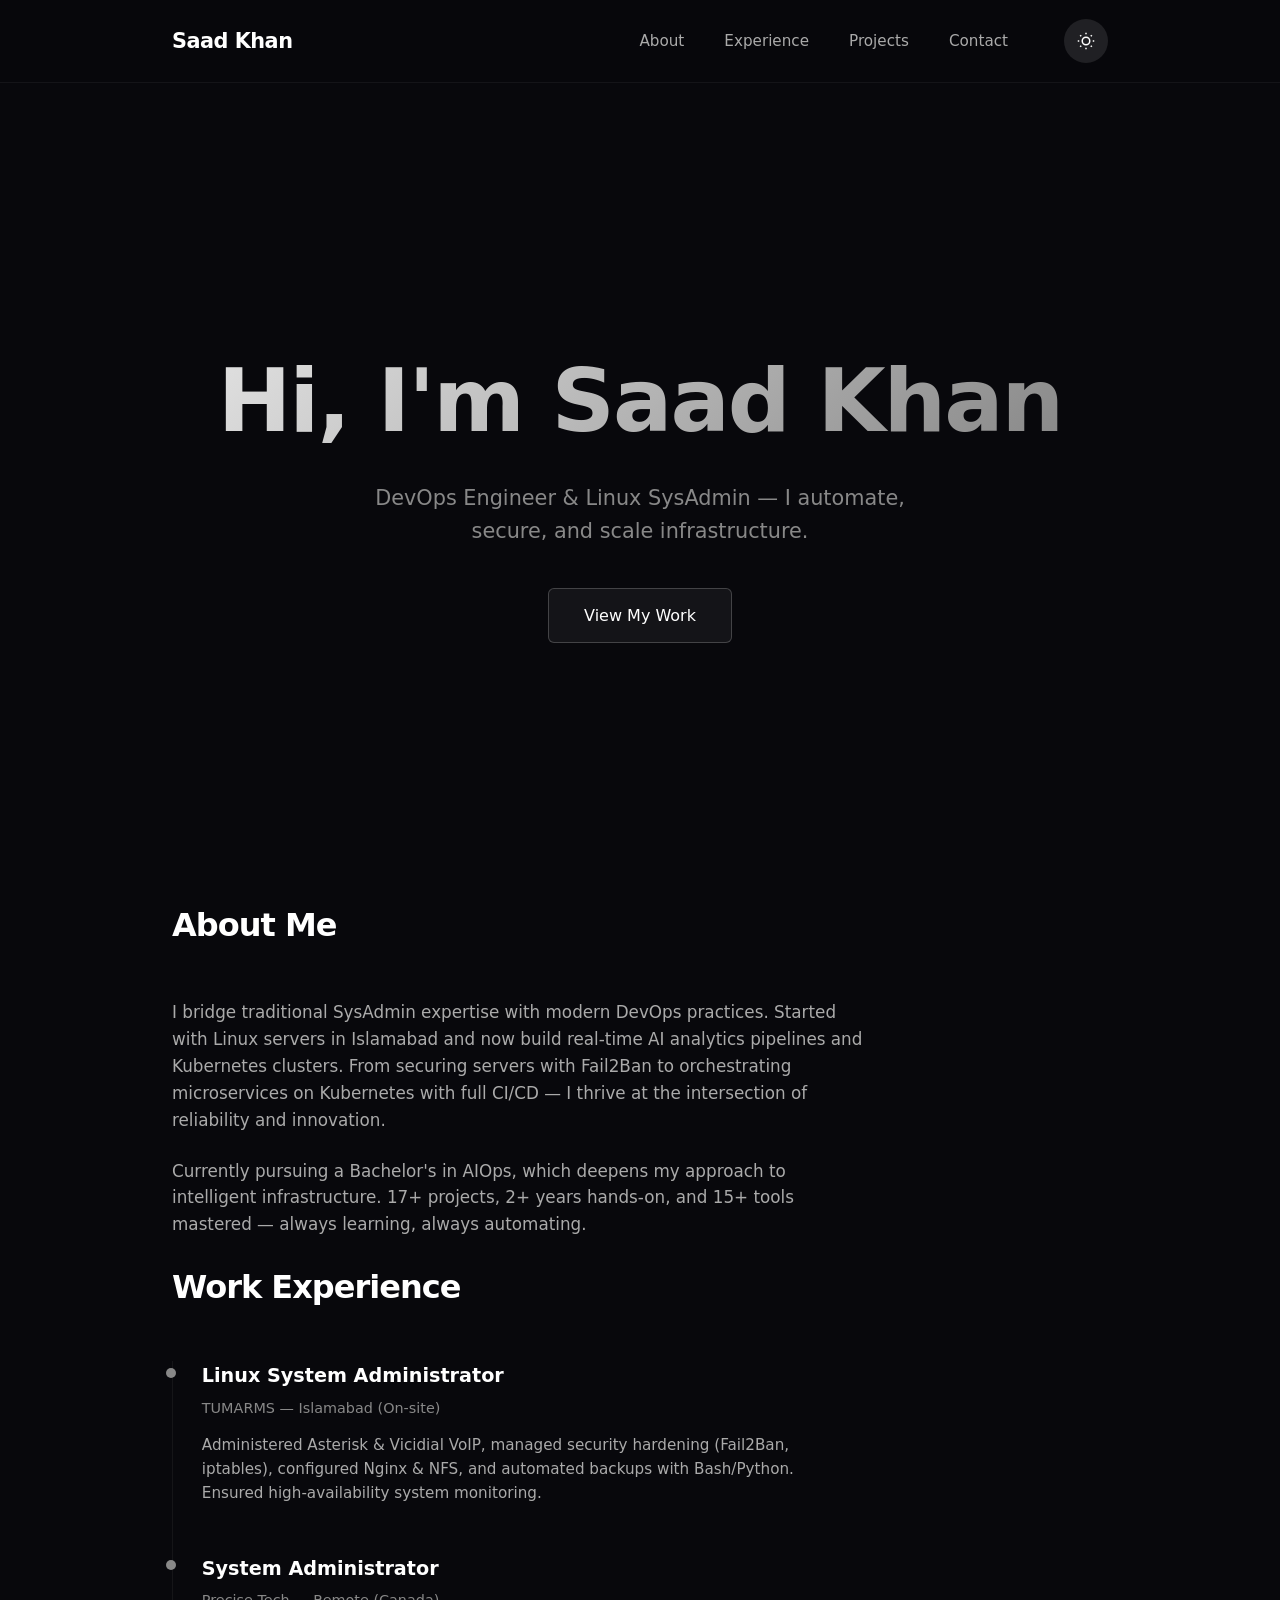
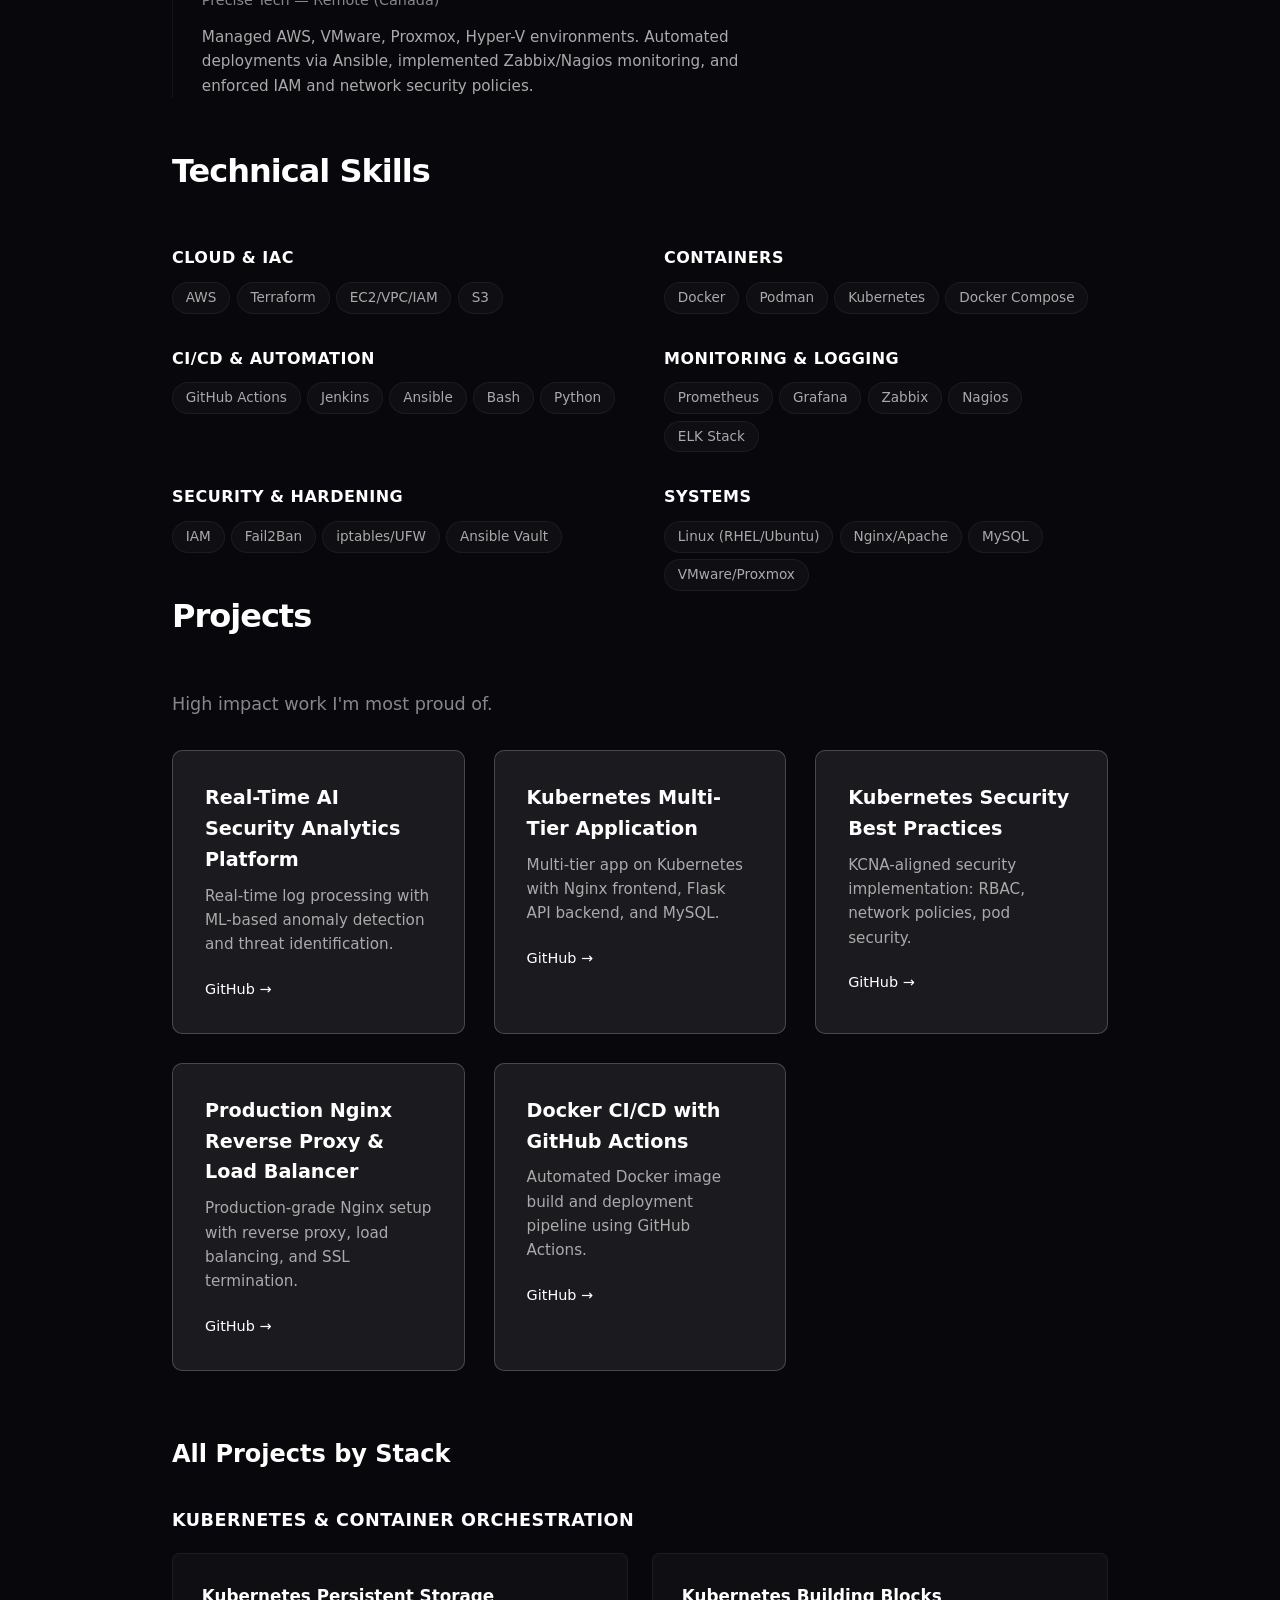
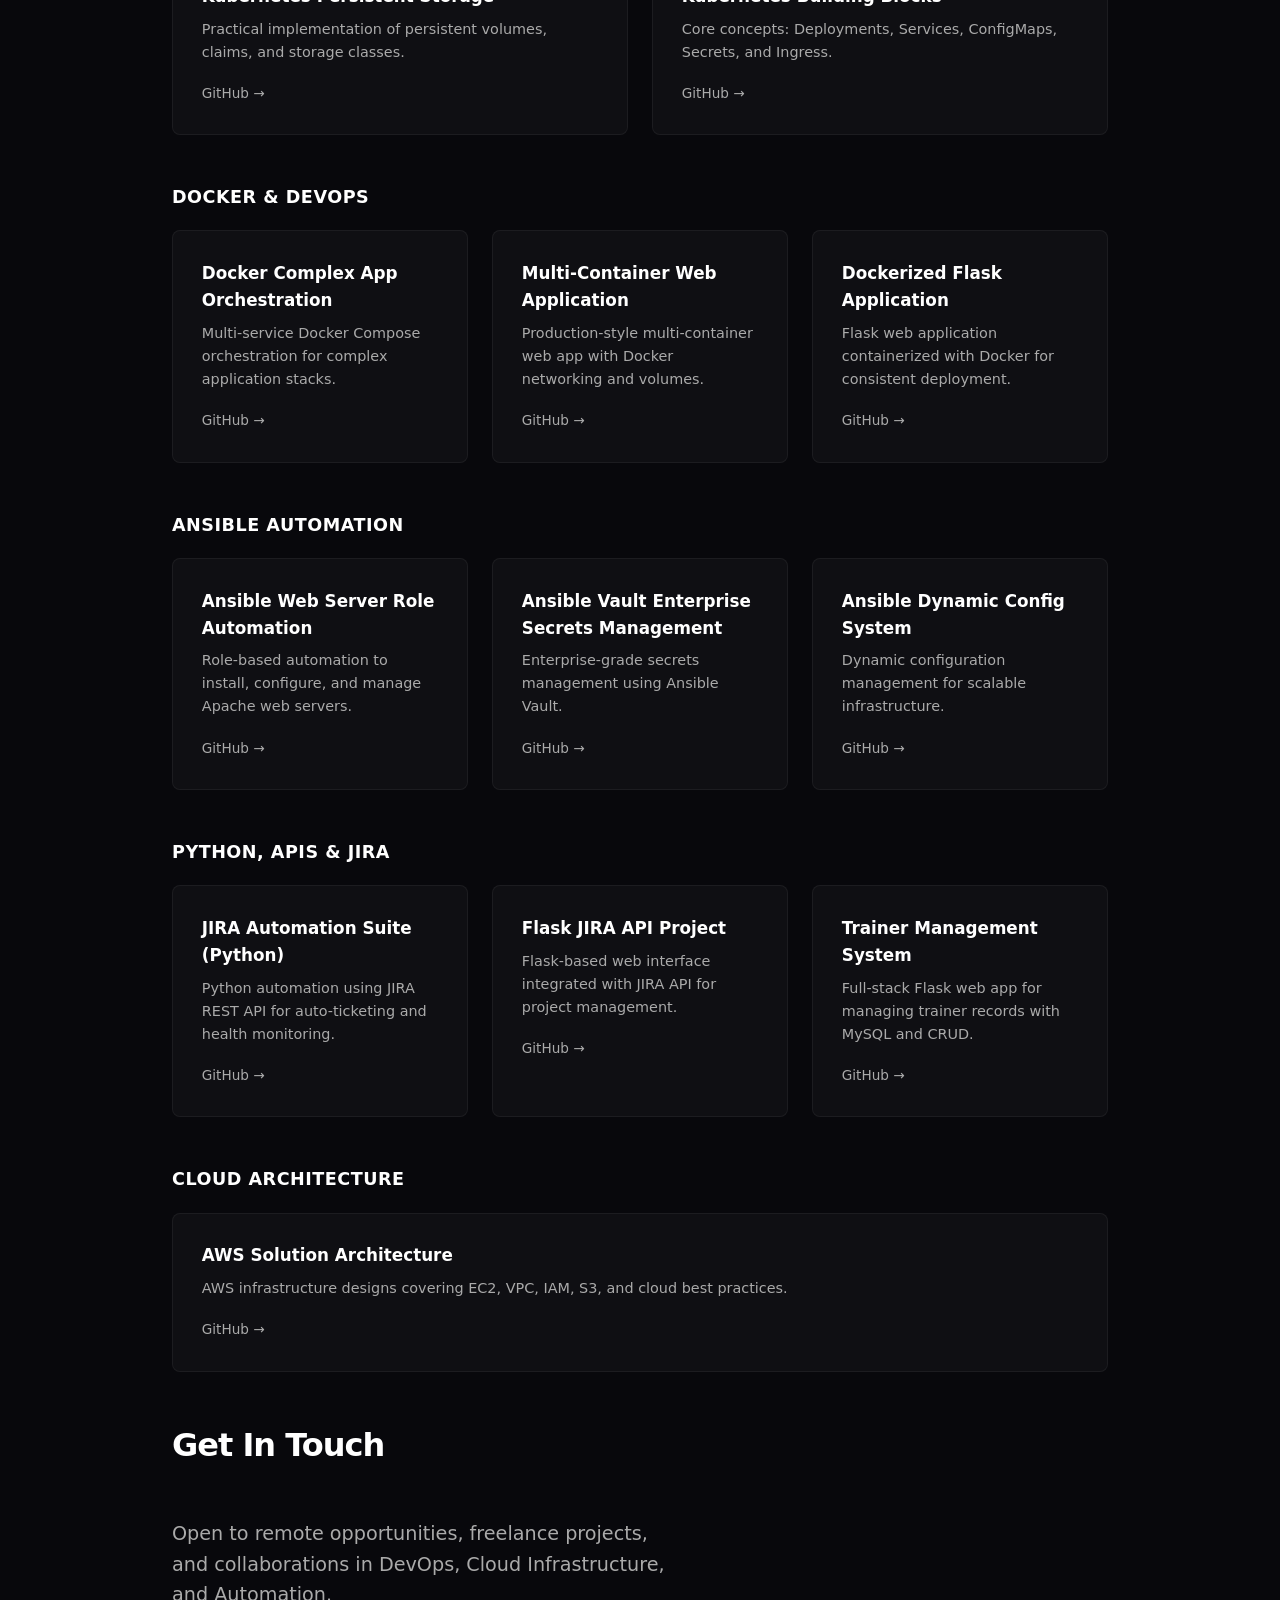
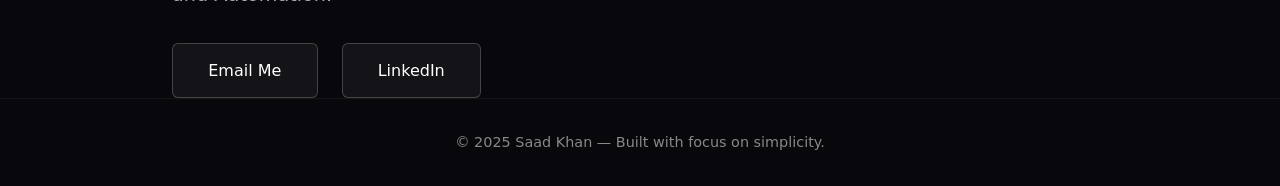
==== commit 923b167e: "again_index" ====
--- a/index.html
+++ b/index.html
@@ -5,7 +5,6 @@
   <meta name="viewport" content="width=device-width, initial-scale=1.0">
   <title>Saad Khan — DevOps Engineer</title>
   <style>
-    /* ========== CSS Variables for Dark & Light ========== */
     :root {
       --bg: #08080c;
       --surface: rgba(255,255,255,0.03);
@@ -14,7 +13,6 @@
       --text-secondary: #aaa;
       --text-muted: #888;
       --heading: #fff;
-      --accent: #fff;
       --btn-bg: rgba(255,255,255,0.05);
       --btn-hover-bg: rgba(255,255,255,0.12);
       --btn-border: rgba(255,255,255,0.2);
@@ -22,6 +20,7 @@
       --card-hover-border: rgba(255,255,255,0.1);
       --toggle-bg: rgba(255,255,255,0.1);
       --toggle-circle: #fff;
+      --featured-glow: rgba(255,255,255,0.08);
     }
     .light-theme {
       --bg: #f7f7f9;
@@ -31,7 +30,6 @@
       --text-secondary: #555;
       --text-muted: #777;
       --heading: #111;
-      --accent: #111;
       --btn-bg: rgba(0,0,0,0.03);
       --btn-hover-bg: rgba(0,0,0,0.08);
       --btn-border: rgba(0,0,0,0.15);
@@ -39,6 +37,7 @@
       --card-hover-border: rgba(0,0,0,0.1);
       --toggle-bg: #ddd;
       --toggle-circle: #111;
+      --featured-glow: rgba(0,0,0,0.04);
     }
 
     * { margin: 0; padding: 0; box-sizing: border-box; }
@@ -54,15 +53,13 @@
     a { text-decoration: none; color: inherit; }
     .container { max-width: 1000px; margin: 0 auto; padding: 0 2rem; }
 
-    /* Navigation */
+    /* Nav */
     nav {
       position: fixed; top: 0; left: 0; width: 100%; z-index: 100;
       background: rgba(8,8,12,0.8); backdrop-filter: blur(12px);
       border-bottom: 1px solid var(--border);
     }
-    .light-theme nav {
-      background: rgba(247,247,249,0.8);
-    }
+    .light-theme nav { background: rgba(247,247,249,0.8); }
     .nav-container {
       display: flex; justify-content: space-between; align-items: center;
       padding: 1.2rem 2rem; max-width: 1000px; margin: 0 auto;
@@ -72,12 +69,11 @@
     .nav-links a { font-size: 0.95rem; color: var(--text-secondary); transition: color 0.2s; }
     .nav-links a:hover { color: var(--heading); }
 
-    /* Theme Toggle */
     .theme-toggle {
       display: flex; align-items: center; justify-content: center;
       width: 44px; height: 44px; border-radius: 50%;
       background: var(--toggle-bg); border: none; cursor: pointer;
-      transition: all 0.3s; margin-left: 1rem;
+      transition: all 0.3s; margin-left: 1rem; position: relative;
     }
     .theme-toggle svg {
       width: 18px; height: 18px; fill: none; stroke: var(--toggle-circle);
@@ -88,9 +84,6 @@
     .light-theme .moon-icon { opacity: 1; }
     .moon-icon { opacity: 0; }
     .sun-icon { opacity: 1; }
-    .theme-toggle {
-      position: relative;
-    }
 
     .hamburger { display: none; flex-direction: column; gap: 5px; cursor: pointer; }
     .hamburger span { width: 22px; height: 2px; background: var(--heading); border-radius: 2px; }
@@ -104,7 +97,6 @@
     .hero h1 {
       font-size: clamp(3.2rem, 10vw, 5.5rem); font-weight: 700;
       letter-spacing: -2px; line-height: 1.1; margin-bottom: 0.5rem;
-      color: var(--heading);
       background: linear-gradient(135deg, var(--text-primary) 0%, var(--text-muted) 100%);
       -webkit-background-clip: text; -webkit-text-fill-color: transparent;
     }
@@ -118,7 +110,7 @@
     .btn:hover { background: var(--btn-hover-bg); border-color: var(--btn-border); }
 
     /* Sections */
-    section { padding: 6rem 0; }
+    section { padding: 5rem 0; }
     .section-title {
       font-size: 2rem; font-weight: 700; letter-spacing: -1px;
       margin-bottom: 3rem; color: var(--heading);
@@ -129,24 +121,23 @@
     .about-content { max-width: 700px; }
     .about-content p { color: var(--text-secondary); font-size: 1.05rem; margin-bottom: 1.5rem; }
 
-    /* Skills Grid */
-    .skills-grid {
-      display: grid; grid-template-columns: repeat(auto-fit, minmax(220px, 1fr));
-      gap: 1.5rem;
-    }
-    .skill-card {
-      background: var(--surface); border: 1px solid var(--border);
-      border-radius: 8px; padding: 1.8rem; transition: all 0.25s;
-    }
-    .skill-card:hover { background: var(--card-hover-bg); border-color: var(--card-hover-border); }
-    .skill-card h3 { font-size: 1.1rem; color: var(--heading); margin-bottom: 0.8rem; font-weight: 600; }
-    .skill-card ul { list-style: none; display: flex; flex-wrap: wrap; gap: 0.5rem; }
-    .skill-card li {
+    /* Skills – New Design */
+    .skills-list {
+      display: grid; grid-template-columns: 1fr 1fr; gap: 2rem 3rem;
+    }
+    .skill-group h3 {
+      font-size: 1rem; font-weight: 600; color: var(--heading); margin-bottom: 0.7rem;
+      text-transform: uppercase; letter-spacing: 0.5px;
+    }
+    .skill-tags { display: flex; flex-wrap: wrap; gap: 0.4rem; }
+    .skill-tags span {
       font-size: 0.85rem; color: var(--text-secondary); background: var(--surface);
       padding: 0.25rem 0.8rem; border-radius: 20px; border: 1px solid var(--border);
-    }
-
-    /* Experience Timeline */
+      transition: all 0.2s;
+    }
+    .skill-tags span:hover { background: var(--card-hover-bg); }
+
+    /* Experience */
     .timeline { position: relative; padding-left: 1.8rem; border-left: 1px solid var(--border); }
     .timeline-item { margin-bottom: 3rem; position: relative; }
     .timeline-item::before {
@@ -157,22 +148,43 @@
     .timeline-item .meta { font-size: 0.9rem; color: var(--text-muted); margin: 0.3rem 0 0.8rem; }
     .timeline-item p { color: var(--text-secondary); font-size: 0.95rem; max-width: 600px; }
 
-    /* Projects Grid */
-    .projects-grid {
+    /* Featured Projects */
+    .featured-grid {
       display: grid; grid-template-columns: repeat(auto-fit, minmax(280px, 1fr));
-      gap: 1.8rem;
+      gap: 1.8rem; margin-bottom: 4rem;
+    }
+    .featured-card {
+      background: var(--featured-glow); border: 1px solid var(--btn-border);
+      border-radius: 10px; padding: 2rem; transition: all 0.3s;
+      position: relative;
+    }
+    .featured-card:hover {
+      background: var(--card-hover-bg); border-color: var(--card-hover-border);
+      transform: translateY(-3px);
+    }
+    .featured-card h4 { font-size: 1.2rem; color: var(--heading); margin-bottom: 0.5rem; font-weight: 600; }
+    .featured-card p { font-size: 0.95rem; color: var(--text-secondary); margin-bottom: 1.2rem; }
+    .featured-link { font-size: 0.9rem; color: var(--heading); border-bottom: 1px solid transparent; transition: border-color 0.2s; }
+    .featured-link:hover { border-color: var(--heading); }
+
+    /* Category Section */
+    .project-category { margin-bottom: 3rem; }
+    .project-category h3 {
+      font-size: 1.1rem; font-weight: 600; color: var(--heading);
+      margin-bottom: 1.2rem; text-transform: uppercase; letter-spacing: 0.5px;
+    }
+    .category-grid {
+      display: grid; grid-template-columns: repeat(auto-fit, minmax(280px, 1fr));
+      gap: 1.5rem;
     }
     .project-card {
       background: var(--surface); border: 1px solid var(--border);
       border-radius: 8px; padding: 1.8rem; transition: all 0.25s;
     }
     .project-card:hover { background: var(--card-hover-bg); border-color: var(--card-hover-border); }
-    .project-card h4 { font-size: 1.1rem; color: var(--heading); margin-bottom: 0.5rem; font-weight: 600; }
-    .project-card p { font-size: 0.9rem; color: var(--text-secondary); margin-bottom: 1.2rem; }
-    .project-link {
-      font-size: 0.85rem; color: var(--text-secondary); border-bottom: 1px solid transparent;
-      transition: border-color 0.2s;
-    }
+    .project-card h4 { font-size: 1.05rem; color: var(--heading); margin-bottom: 0.5rem; font-weight: 600; }
+    .project-card p { font-size: 0.9rem; color: var(--text-secondary); margin-bottom: 1rem; }
+    .project-link { font-size: 0.85rem; color: var(--text-secondary); border-bottom: 1px solid transparent; transition: border-color 0.2s; }
     .project-link:hover { border-color: var(--text-secondary); }
 
     /* Contact */
@@ -182,11 +194,12 @@
     /* Footer */
     footer { padding: 2rem 0; border-top: 1px solid var(--border); text-align: center; color: var(--text-muted); font-size: 0.9rem; }
 
-    /* Mobile */
+    /* Responsive */
     @media (max-width: 768px) {
       .nav-links { display: none; position: absolute; top: 100%; left: 0; width: 100%; background: var(--bg); flex-direction: column; padding: 1.5rem; gap: 1.2rem; border-bottom: 1px solid var(--border); }
       .nav-links.active { display: flex; }
       .hamburger { display: flex; }
+      .skills-list { grid-template-columns: 1fr; }
       .section-title { font-size: 1.8rem; }
       .theme-toggle { margin-left: 0; }
     }
@@ -248,143 +261,178 @@
       </div>
     </section>
 
-    <!-- Skills -->
+    <!-- Technical Skills – Redesigned -->
     <section class="container">
       <h2 class="section-title">Technical Skills</h2>
-      <div class="skills-grid">
-        <div class="skill-card">
+      <div class="skills-list">
+        <div class="skill-group">
           <h3>Cloud & IaC</h3>
-          <ul><li>AWS</li><li>Terraform</li><li>EC2/VPC/IAM</li><li>S3</li></ul>
-        </div>
-        <div class="skill-card">
+          <div class="skill-tags">
+            <span>AWS</span><span>Terraform</span><span>EC2/VPC/IAM</span><span>S3</span>
+          </div>
+        </div>
+        <div class="skill-group">
           <h3>Containers</h3>
-          <ul><li>Docker</li><li>Podman</li><li>Kubernetes</li><li>Docker Compose</li></ul>
-        </div>
-        <div class="skill-card">
+          <div class="skill-tags">
+            <span>Docker</span><span>Podman</span><span>Kubernetes</span><span>Docker Compose</span>
+          </div>
+        </div>
+        <div class="skill-group">
           <h3>CI/CD & Automation</h3>
-          <ul><li>GitHub Actions</li><li>Jenkins</li><li>Ansible</li><li>Bash</li><li>Python</li></ul>
-        </div>
-        <div class="skill-card">
+          <div class="skill-tags">
+            <span>GitHub Actions</span><span>Jenkins</span><span>Ansible</span><span>Bash</span><span>Python</span>
+          </div>
+        </div>
+        <div class="skill-group">
           <h3>Monitoring & Logging</h3>
-          <ul><li>Prometheus</li><li>Grafana</li><li>Zabbix</li><li>Nagios</li><li>ELK Stack</li></ul>
-        </div>
-        <div class="skill-card">
+          <div class="skill-tags">
+            <span>Prometheus</span><span>Grafana</span><span>Zabbix</span><span>Nagios</span><span>ELK Stack</span>
+          </div>
+        </div>
+        <div class="skill-group">
           <h3>Security & Hardening</h3>
-          <ul><li>IAM</li><li>Fail2Ban</li><li>iptables/UFW</li><li>Ansible Vault</li></ul>
-        </div>
-        <div class="skill-card">
+          <div class="skill-tags">
+            <span>IAM</span><span>Fail2Ban</span><span>iptables/UFW</span><span>Ansible Vault</span>
+          </div>
+        </div>
+        <div class="skill-group">
           <h3>Systems</h3>
-          <ul><li>Linux (RHEL/Ubuntu)</li><li>Nginx/Apache</li><li>MySQL</li><li>VMware/Proxmox</li></ul>
-        </div>
-      </div>
-    </section>
-
-    <!-- Projects - ALL 17 -->
+          <div class="skill-tags">
+            <span>Linux (RHEL/Ubuntu)</span><span>Nginx/Apache</span><span>MySQL</span><span>VMware/Proxmox</span>
+          </div>
+        </div>
+      </div>
+    </section>
+
+    <!-- Projects -->
     <section id="projects" class="container">
       <h2 class="section-title">Projects</h2>
-      <p class="section-subtitle">Every project I've built, from infrastructure to automation.</p>
-      <div class="projects-grid">
-        <!-- 1 -->
-        <div class="project-card">
+      
+      <!-- Featured (High) Projects -->
+      <p class="section-subtitle">High impact work I'm most proud of.</p>
+      <div class="featured-grid">
+        <div class="featured-card">
           <h4>Real-Time AI Security Analytics Platform</h4>
-          <p>Real-time log processing pipeline with ML-based anomaly detection and threat identification.</p>
-          <a href="https://github.com/saadcnx/real-time-ai-security" target="_blank" class="project-link">GitHub →</a>
-        </div>
-        <!-- 2 -->
-        <div class="project-card">
-          <h4>Ansible Web Server Role Automation</h4>
-          <p>Role-based Ansible automation to install, configure, and manage Apache web servers on Ubuntu.</p>
-          <a href="https://github.com/saadcnx/ansible-web-server" target="_blank" class="project-link">GitHub →</a>
-        </div>
-        <!-- 3 -->
-        <div class="project-card">
-          <h4>Ansible Vault Enterprise Secrets Management</h4>
-          <p>Enterprise-grade secrets management and automation using Ansible Vault.</p>
-          <a href="https://github.com/saadcnx/ansible-vault" target="_blank" class="project-link">GitHub →</a>
-        </div>
-        <!-- 4 -->
-        <div class="project-card">
-          <h4>Ansible Dynamic Config System</h4>
-          <p>Dynamic configuration management system using Ansible for scalable infrastructure.</p>
-          <a href="https://github.com/saadcnx/ansible-dynamic-config" target="_blank" class="project-link">GitHub →</a>
-        </div>
-        <!-- 5 -->
-        <div class="project-card">
+          <p>Real-time log processing with ML-based anomaly detection and threat identification.</p>
+          <a href="https://github.com/saadcnx/real-time-ai-security" target="_blank" class="featured-link">GitHub →</a>
+        </div>
+        <div class="featured-card">
           <h4>Kubernetes Multi-Tier Application</h4>
-          <p>Multi-tier app on Kubernetes with Nginx frontend, Flask API backend, and MySQL database.</p>
-          <a href="https://github.com/saadcnx/k8s-multi-tier" target="_blank" class="project-link">GitHub →</a>
-        </div>
-        <!-- 6 -->
-        <div class="project-card">
+          <p>Multi-tier app on Kubernetes with Nginx frontend, Flask API backend, and MySQL.</p>
+          <a href="https://github.com/saadcnx/k8s-multi-tier" target="_blank" class="featured-link">GitHub →</a>
+        </div>
+        <div class="featured-card">
           <h4>Kubernetes Security Best Practices</h4>
-          <p>KCNA-aligned Kubernetes security implementation covering RBAC, network policies, and pod security.</p>
-          <a href="https://github.com/saadcnx/k8s-security" target="_blank" class="project-link">GitHub →</a>
-        </div>
-        <!-- 7 -->
-        <div class="project-card">
-          <h4>Kubernetes Persistent Storage</h4>
-          <p>Practical implementation of persistent volumes, claims, and storage classes in Kubernetes.</p>
-          <a href="https://github.com/saadcnx/k8s-persistent-storage" target="_blank" class="project-link">GitHub →</a>
-        </div>
-        <!-- 8 -->
-        <div class="project-card">
-          <h4>Kubernetes Building Blocks</h4>
-          <p>Core Kubernetes concepts: Deployments, Services, ConfigMaps, Secrets, and Ingress.</p>
-          <a href="https://github.com/saadcnx/k8s-building-blocks" target="_blank" class="project-link">GitHub →</a>
-        </div>
-        <!-- 9 -->
-        <div class="project-card">
+          <p>KCNA-aligned security implementation: RBAC, network policies, pod security.</p>
+          <a href="https://github.com/saadcnx/k8s-security" target="_blank" class="featured-link">GitHub →</a>
+        </div>
+        <div class="featured-card">
+          <h4>Production Nginx Reverse Proxy & Load Balancer</h4>
+          <p>Production-grade Nginx setup with reverse proxy, load balancing, and SSL termination.</p>
+          <a href="https://github.com/saadcnx/nginx-reverse-proxy" target="_blank" class="featured-link">GitHub →</a>
+        </div>
+        <div class="featured-card">
           <h4>Docker CI/CD with GitHub Actions</h4>
           <p>Automated Docker image build and deployment pipeline using GitHub Actions.</p>
-          <a href="https://github.com/saadcnx/docker-cicd" target="_blank" class="project-link">GitHub →</a>
-        </div>
-        <!-- 10 -->
-        <div class="project-card">
-          <h4>Docker Complex App Orchestration</h4>
-          <p>Multi-service Docker Compose orchestration for complex application stacks.</p>
-          <a href="https://github.com/saadcnx/docker-complex-app" target="_blank" class="project-link">GitHub →</a>
-        </div>
-        <!-- 11 -->
-        <div class="project-card">
-          <h4>Multi-Container Web Application</h4>
-          <p>Production-style multi-container web application with Docker networking and volumes.</p>
-          <a href="https://github.com/saadcnx/multi-container-webapp" target="_blank" class="project-link">GitHub →</a>
-        </div>
-        <!-- 12 -->
-        <div class="project-card">
-          <h4>Production Nginx Reverse Proxy & Load Balancer</h4>
-          <p>Production-grade Nginx setup with reverse proxy, load balancing, and SSL termination.</p>
-          <a href="https://github.com/saadcnx/nginx-reverse-proxy" target="_blank" class="project-link">GitHub →</a>
-        </div>
-        <!-- 13 -->
-        <div class="project-card">
-          <h4>Dockerized Flask Application</h4>
-          <p>Flask web application containerized with Docker for consistent deployment.</p>
-          <a href="https://github.com/saadcnx/dockerized-flask" target="_blank" class="project-link">GitHub →</a>
-        </div>
-        <!-- 14 -->
-        <div class="project-card">
-          <h4>JIRA Automation Suite (Python)</h4>
-          <p>Python automation using JIRA REST API for auto-ticketing, health monitoring, and DevOps workflows.</p>
-          <a href="https://github.com/saadcnx/jira-automation" target="_blank" class="project-link">GitHub →</a>
-        </div>
-        <!-- 15 -->
-        <div class="project-card">
-          <h4>Flask JIRA API Project</h4>
-          <p>Flask-based web interface integrated with JIRA API for project and issue management.</p>
-          <a href="https://github.com/saadcnx/flask-jira-api" target="_blank" class="project-link">GitHub →</a>
-        </div>
-        <!-- 16 -->
-        <div class="project-card">
-          <h4>Trainer Management System</h4>
-          <p>Full-stack Flask web app for managing trainer records with MySQL and CRUD operations.</p>
-          <a href="https://github.com/saadcnx/trainer-management" target="_blank" class="project-link">GitHub →</a>
-        </div>
-        <!-- 17 -->
-        <div class="project-card">
-          <h4>AWS Solution Architecture</h4>
-          <p>AWS infrastructure architecture designs covering EC2, VPC, IAM, S3, and cloud best practices.</p>
-          <a href="https://github.com/saadcnx/aws-solution-architecture" target="_blank" class="project-link">GitHub →</a>
+          <a href="https://github.com/saadcnx/docker-cicd" target="_blank" class="featured-link">GitHub →</a>
+        </div>
+      </div>
+
+      <!-- All Projects by Category -->
+      <h3 style="font-size: 1.5rem; font-weight: 700; color: var(--heading); margin-top: 2rem; margin-bottom: 2rem;">All Projects by Stack</h3>
+      
+      <!-- Kubernetes & Containers -->
+      <div class="project-category">
+        <h3>Kubernetes & Container Orchestration</h3>
+        <div class="category-grid">
+          <div class="project-card">
+            <h4>Kubernetes Persistent Storage</h4>
+            <p>Practical implementation of persistent volumes, claims, and storage classes.</p>
+            <a href="https://github.com/saadcnx/k8s-persistent-storage" target="_blank" class="project-link">GitHub →</a>
+          </div>
+          <div class="project-card">
+            <h4>Kubernetes Building Blocks</h4>
+            <p>Core concepts: Deployments, Services, ConfigMaps, Secrets, and Ingress.</p>
+            <a href="https://github.com/saadcnx/k8s-building-blocks" target="_blank" class="project-link">GitHub →</a>
+          </div>
+        </div>
+      </div>
+
+      <!-- Docker & DevOps -->
+      <div class="project-category">
+        <h3>Docker & DevOps</h3>
+        <div class="category-grid">
+          <div class="project-card">
+            <h4>Docker Complex App Orchestration</h4>
+            <p>Multi-service Docker Compose orchestration for complex application stacks.</p>
+            <a href="https://github.com/saadcnx/docker-complex-app" target="_blank" class="project-link">GitHub →</a>
+          </div>
+          <div class="project-card">
+            <h4>Multi-Container Web Application</h4>
+            <p>Production-style multi-container web app with Docker networking and volumes.</p>
+            <a href="https://github.com/saadcnx/multi-container-webapp" target="_blank" class="project-link">GitHub →</a>
+          </div>
+          <div class="project-card">
+            <h4>Dockerized Flask Application</h4>
+            <p>Flask web application containerized with Docker for consistent deployment.</p>
+            <a href="https://github.com/saadcnx/dockerized-flask" target="_blank" class="project-link">GitHub →</a>
+          </div>
+        </div>
+      </div>
+
+      <!-- Ansible Automation -->
+      <div class="project-category">
+        <h3>Ansible Automation</h3>
+        <div class="category-grid">
+          <div class="project-card">
+            <h4>Ansible Web Server Role Automation</h4>
+            <p>Role-based automation to install, configure, and manage Apache web servers.</p>
+            <a href="https://github.com/saadcnx/ansible-web-server" target="_blank" class="project-link">GitHub →</a>
+          </div>
+          <div class="project-card">
+            <h4>Ansible Vault Enterprise Secrets Management</h4>
+            <p>Enterprise-grade secrets management using Ansible Vault.</p>
+            <a href="https://github.com/saadcnx/ansible-vault" target="_blank" class="project-link">GitHub →</a>
+          </div>
+          <div class="project-card">
+            <h4>Ansible Dynamic Config System</h4>
+            <p>Dynamic configuration management for scalable infrastructure.</p>
+            <a href="https://github.com/saadcnx/ansible-dynamic-config" target="_blank" class="project-link">GitHub →</a>
+          </div>
+        </div>
+      </div>
+
+      <!-- Python, APIs & JIRA -->
+      <div class="project-category">
+        <h3>Python, APIs & JIRA</h3>
+        <div class="category-grid">
+          <div class="project-card">
+            <h4>JIRA Automation Suite (Python)</h4>
+            <p>Python automation using JIRA REST API for auto-ticketing and health monitoring.</p>
+            <a href="https://github.com/saadcnx/jira-automation" target="_blank" class="project-link">GitHub →</a>
+          </div>
+          <div class="project-card">
+            <h4>Flask JIRA API Project</h4>
+            <p>Flask-based web interface integrated with JIRA API for project management.</p>
+            <a href="https://github.com/saadcnx/flask-jira-api" target="_blank" class="project-link">GitHub →</a>
+          </div>
+          <div class="project-card">
+            <h4>Trainer Management System</h4>
+            <p>Full-stack Flask web app for managing trainer records with MySQL and CRUD.</p>
+            <a href="https://github.com/saadcnx/trainer-management" target="_blank" class="project-link">GitHub →</a>
+          </div>
+        </div>
+      </div>
+
+      <!-- Cloud Architecture -->
+      <div class="project-category">
+        <h3>Cloud Architecture</h3>
+        <div class="category-grid">
+          <div class="project-card">
+            <h4>AWS Solution Architecture</h4>
+            <p>AWS infrastructure designs covering EC2, VPC, IAM, S3, and cloud best practices.</p>
+            <a href="https://github.com/saadcnx/aws-solution-architecture" target="_blank" class="project-link">GitHub →</a>
+          </div>
         </div>
       </div>
     </section>
@@ -405,23 +453,15 @@
   </footer>
 
   <script>
-    // Mobile nav toggle
     const hamburger = document.getElementById('hamburger');
     const navLinks = document.getElementById('navLinks');
-    hamburger.addEventListener('click', () => {
-      navLinks.classList.toggle('active');
+    hamburger.addEventListener('click', () => navLinks.classList.toggle('active'));
+    navLinks.querySelectorAll('a').forEach(link => {
+      link.addEventListener('click', () => navLinks.classList.remove('active'));
     });
-    navLinks.querySelectorAll('a').forEach(link => {
-      link.addEventListener('click', () => {
-        navLinks.classList.remove('active');
-      });
-    });
-
-    // Theme toggle
+
     const themeToggle = document.getElementById('themeToggle');
-    themeToggle.addEventListener('click', () => {
-      document.body.classList.toggle('light-theme');
-    });
+    themeToggle.addEventListener('click', () => document.body.classList.toggle('light-theme'));
   </script>
 </body>
 </html>
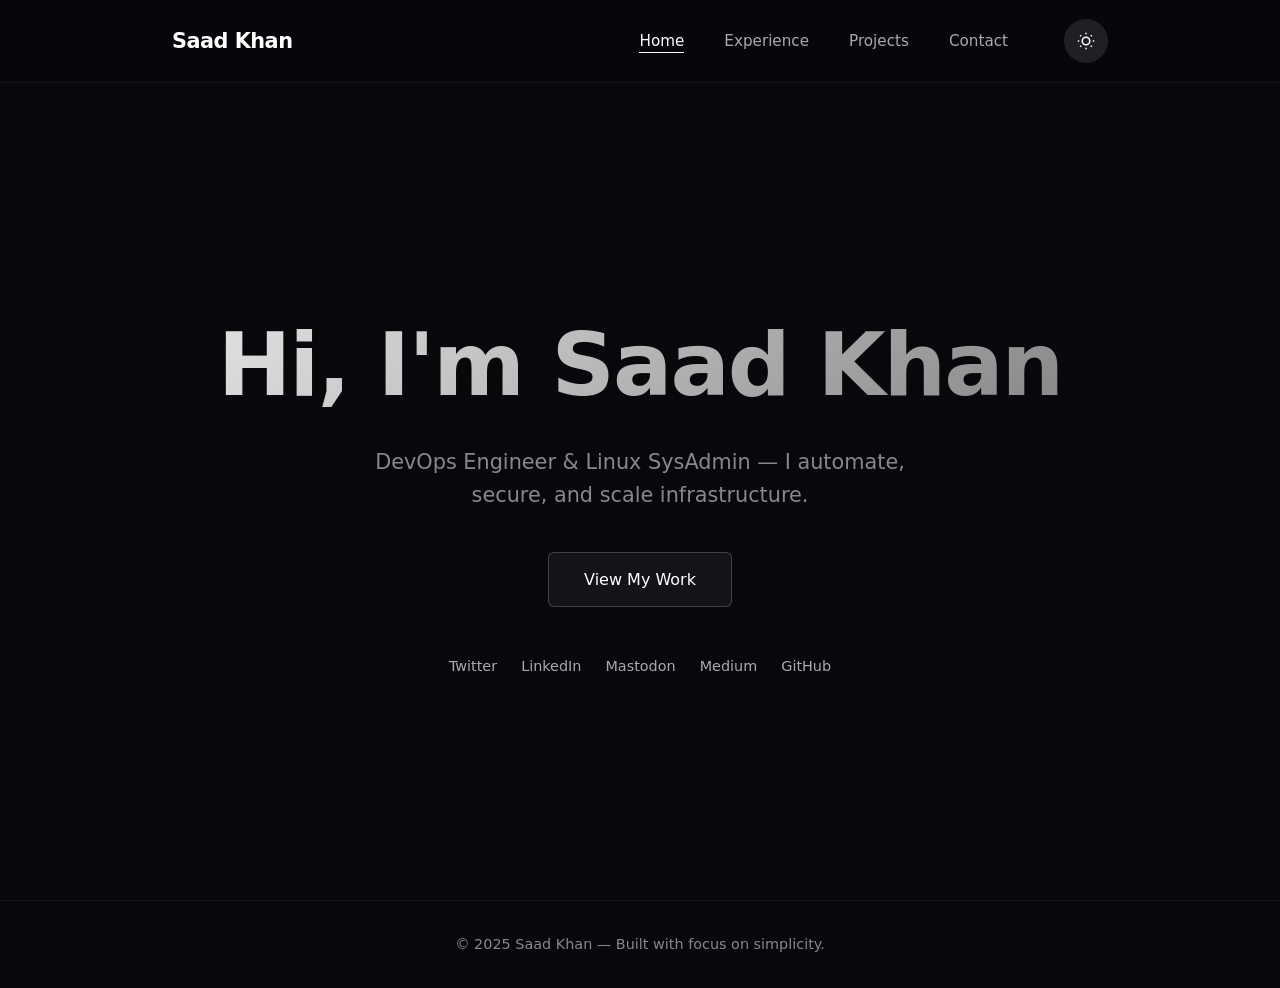
==== commit 9bd1bb3f: "Big_update" ====
--- a/index.html
+++ b/index.html
@@ -16,11 +16,8 @@
       --btn-bg: rgba(255,255,255,0.05);
       --btn-hover-bg: rgba(255,255,255,0.12);
       --btn-border: rgba(255,255,255,0.2);
-      --card-hover-bg: rgba(255,255,255,0.06);
-      --card-hover-border: rgba(255,255,255,0.1);
       --toggle-bg: rgba(255,255,255,0.1);
       --toggle-circle: #fff;
-      --featured-glow: rgba(255,255,255,0.08);
     }
     .light-theme {
       --bg: #f7f7f9;
@@ -33,11 +30,8 @@
       --btn-bg: rgba(0,0,0,0.03);
       --btn-hover-bg: rgba(0,0,0,0.08);
       --btn-border: rgba(0,0,0,0.15);
-      --card-hover-bg: rgba(0,0,0,0.04);
-      --card-hover-border: rgba(0,0,0,0.1);
       --toggle-bg: #ddd;
       --toggle-circle: #111;
-      --featured-glow: rgba(0,0,0,0.04);
     }
 
     * { margin: 0; padding: 0; box-sizing: border-box; }
@@ -51,7 +45,6 @@
       -webkit-font-smoothing: antialiased;
     }
     a { text-decoration: none; color: inherit; }
-    .container { max-width: 1000px; margin: 0 auto; padding: 0 2rem; }
 
     /* Nav */
     nav {
@@ -67,7 +60,8 @@
     .logo { font-weight: 700; font-size: 1.3rem; color: var(--heading); letter-spacing: -0.5px; }
     .nav-links { display: flex; gap: 2.5rem; list-style: none; align-items: center; }
     .nav-links a { font-size: 0.95rem; color: var(--text-secondary); transition: color 0.2s; }
-    .nav-links a:hover { color: var(--heading); }
+    .nav-links a:hover, .nav-links a.active { color: var(--heading); }
+    .nav-links a.active { border-bottom: 1px solid var(--heading); padding-bottom: 2px; }
 
     .theme-toggle {
       display: flex; align-items: center; justify-content: center;
@@ -109,98 +103,22 @@
     }
     .btn:hover { background: var(--btn-hover-bg); border-color: var(--btn-border); }
 
-    /* Sections */
-    section { padding: 5rem 0; }
-    .section-title {
-      font-size: 2rem; font-weight: 700; letter-spacing: -1px;
-      margin-bottom: 3rem; color: var(--heading);
+    /* Social Links */
+    .social-links {
+      display: flex; gap: 1.5rem; margin-top: 3rem; flex-wrap: wrap; justify-content: center;
     }
-    .section-subtitle { color: var(--text-muted); font-size: 1.1rem; margin-bottom: 2rem; }
+    .social-link {
+      font-size: 0.9rem; color: var(--text-secondary); transition: color 0.2s;
+      border-bottom: 1px solid transparent;
+    }
+    .social-link:hover { color: var(--heading); border-color: var(--text-secondary); }
 
-    /* About */
-    .about-content { max-width: 700px; }
-    .about-content p { color: var(--text-secondary); font-size: 1.05rem; margin-bottom: 1.5rem; }
-
-    /* Skills – New Design */
-    .skills-list {
-      display: grid; grid-template-columns: 1fr 1fr; gap: 2rem 3rem;
-    }
-    .skill-group h3 {
-      font-size: 1rem; font-weight: 600; color: var(--heading); margin-bottom: 0.7rem;
-      text-transform: uppercase; letter-spacing: 0.5px;
-    }
-    .skill-tags { display: flex; flex-wrap: wrap; gap: 0.4rem; }
-    .skill-tags span {
-      font-size: 0.85rem; color: var(--text-secondary); background: var(--surface);
-      padding: 0.25rem 0.8rem; border-radius: 20px; border: 1px solid var(--border);
-      transition: all 0.2s;
-    }
-    .skill-tags span:hover { background: var(--card-hover-bg); }
-
-    /* Experience */
-    .timeline { position: relative; padding-left: 1.8rem; border-left: 1px solid var(--border); }
-    .timeline-item { margin-bottom: 3rem; position: relative; }
-    .timeline-item::before {
-      content: ''; position: absolute; left: -2.25rem; top: 0.4rem;
-      width: 10px; height: 10px; background: var(--text-muted); border-radius: 50%;
-    }
-    .timeline-item h3 { font-size: 1.2rem; color: var(--heading); }
-    .timeline-item .meta { font-size: 0.9rem; color: var(--text-muted); margin: 0.3rem 0 0.8rem; }
-    .timeline-item p { color: var(--text-secondary); font-size: 0.95rem; max-width: 600px; }
-
-    /* Featured Projects */
-    .featured-grid {
-      display: grid; grid-template-columns: repeat(auto-fit, minmax(280px, 1fr));
-      gap: 1.8rem; margin-bottom: 4rem;
-    }
-    .featured-card {
-      background: var(--featured-glow); border: 1px solid var(--btn-border);
-      border-radius: 10px; padding: 2rem; transition: all 0.3s;
-      position: relative;
-    }
-    .featured-card:hover {
-      background: var(--card-hover-bg); border-color: var(--card-hover-border);
-      transform: translateY(-3px);
-    }
-    .featured-card h4 { font-size: 1.2rem; color: var(--heading); margin-bottom: 0.5rem; font-weight: 600; }
-    .featured-card p { font-size: 0.95rem; color: var(--text-secondary); margin-bottom: 1.2rem; }
-    .featured-link { font-size: 0.9rem; color: var(--heading); border-bottom: 1px solid transparent; transition: border-color 0.2s; }
-    .featured-link:hover { border-color: var(--heading); }
-
-    /* Category Section */
-    .project-category { margin-bottom: 3rem; }
-    .project-category h3 {
-      font-size: 1.1rem; font-weight: 600; color: var(--heading);
-      margin-bottom: 1.2rem; text-transform: uppercase; letter-spacing: 0.5px;
-    }
-    .category-grid {
-      display: grid; grid-template-columns: repeat(auto-fit, minmax(280px, 1fr));
-      gap: 1.5rem;
-    }
-    .project-card {
-      background: var(--surface); border: 1px solid var(--border);
-      border-radius: 8px; padding: 1.8rem; transition: all 0.25s;
-    }
-    .project-card:hover { background: var(--card-hover-bg); border-color: var(--card-hover-border); }
-    .project-card h4 { font-size: 1.05rem; color: var(--heading); margin-bottom: 0.5rem; font-weight: 600; }
-    .project-card p { font-size: 0.9rem; color: var(--text-secondary); margin-bottom: 1rem; }
-    .project-link { font-size: 0.85rem; color: var(--text-secondary); border-bottom: 1px solid transparent; transition: border-color 0.2s; }
-    .project-link:hover { border-color: var(--text-secondary); }
-
-    /* Contact */
-    .contact-text { font-size: 1.2rem; color: var(--text-secondary); max-width: 500px; margin-bottom: 2rem; }
-    .contact-links { display: flex; gap: 1.5rem; flex-wrap: wrap; }
-
-    /* Footer */
     footer { padding: 2rem 0; border-top: 1px solid var(--border); text-align: center; color: var(--text-muted); font-size: 0.9rem; }
 
-    /* Responsive */
     @media (max-width: 768px) {
       .nav-links { display: none; position: absolute; top: 100%; left: 0; width: 100%; background: var(--bg); flex-direction: column; padding: 1.5rem; gap: 1.2rem; border-bottom: 1px solid var(--border); }
       .nav-links.active { display: flex; }
       .hamburger { display: flex; }
-      .skills-list { grid-template-columns: 1fr; }
-      .section-title { font-size: 1.8rem; }
       .theme-toggle { margin-left: 0; }
     }
   </style>
@@ -208,12 +126,12 @@
 <body>
   <nav>
     <div class="nav-container">
-      <a href="#" class="logo">Saad Khan</a>
+      <a href="index.html" class="logo">Saad Khan</a>
       <ul class="nav-links" id="navLinks">
-        <li><a href="#about">About</a></li>
-        <li><a href="#experience">Experience</a></li>
-        <li><a href="#projects">Projects</a></li>
-        <li><a href="#contact">Contact</a></li>
+        <li><a href="index.html" class="active">Home</a></li>
+        <li><a href="experience.html">Experience</a></li>
+        <li><a href="projects.html">Projects</a></li>
+        <li><a href="contact.html">Contact</a></li>
         <li>
           <button class="theme-toggle" id="themeToggle" aria-label="Toggle theme">
             <svg class="sun-icon" viewBox="0 0 24 24" stroke="currentColor" stroke-width="2" fill="none"><circle cx="12" cy="12" r="5"/><line x1="12" y1="1" x2="12" y2="3"/><line x1="12" y1="21" x2="12" y2="23"/><line x1="4.22" y1="4.22" x2="5.64" y2="5.64"/><line x1="18.36" y1="18.36" x2="19.78" y2="19.78"/><line x1="1" y1="12" x2="3" y2="12"/><line x1="21" y1="12" x2="23" y2="12"/><line x1="4.22" y1="19.78" x2="5.64" y2="18.36"/><line x1="18.36" y1="5.64" x2="19.78" y2="4.22"/></svg>
@@ -228,222 +146,16 @@
   </nav>
 
   <main>
-    <!-- Hero -->
     <section class="hero">
       <h1>Hi, I'm Saad Khan</h1>
       <p>DevOps Engineer & Linux SysAdmin — I automate, secure, and scale infrastructure.</p>
-      <a href="#projects" class="btn">View My Work</a>
-    </section>
-
-    <!-- About -->
-    <section id="about" class="container">
-      <h2 class="section-title">About Me</h2>
-      <div class="about-content">
-        <p>I bridge traditional SysAdmin expertise with modern DevOps practices. Started with Linux servers in Islamabad and now build real-time AI analytics pipelines and Kubernetes clusters. From securing servers with Fail2Ban to orchestrating microservices on Kubernetes with full CI/CD — I thrive at the intersection of reliability and innovation.</p>
-        <p>Currently pursuing a Bachelor's in AIOps, which deepens my approach to intelligent infrastructure. 17+ projects, 2+ years hands-on, and 15+ tools mastered — always learning, always automating.</p>
-      </div>
-    </section>
-
-    <!-- Experience -->
-    <section id="experience" class="container">
-      <h2 class="section-title">Work Experience</h2>
-      <div class="timeline">
-        <div class="timeline-item">
-          <h3>Linux System Administrator</h3>
-          <div class="meta">TUMARMS — Islamabad (On-site)</div>
-          <p>Administered Asterisk & Vicidial VoIP, managed security hardening (Fail2Ban, iptables), configured Nginx & NFS, and automated backups with Bash/Python. Ensured high-availability system monitoring.</p>
-        </div>
-        <div class="timeline-item">
-          <h3>System Administrator</h3>
-          <div class="meta">Precise Tech — Remote (Canada)</div>
-          <p>Managed AWS, VMware, Proxmox, Hyper-V environments. Automated deployments via Ansible, implemented Zabbix/Nagios monitoring, and enforced IAM and network security policies.</p>
-        </div>
-      </div>
-    </section>
-
-    <!-- Technical Skills – Redesigned -->
-    <section class="container">
-      <h2 class="section-title">Technical Skills</h2>
-      <div class="skills-list">
-        <div class="skill-group">
-          <h3>Cloud & IaC</h3>
-          <div class="skill-tags">
-            <span>AWS</span><span>Terraform</span><span>EC2/VPC/IAM</span><span>S3</span>
-          </div>
-        </div>
-        <div class="skill-group">
-          <h3>Containers</h3>
-          <div class="skill-tags">
-            <span>Docker</span><span>Podman</span><span>Kubernetes</span><span>Docker Compose</span>
-          </div>
-        </div>
-        <div class="skill-group">
-          <h3>CI/CD & Automation</h3>
-          <div class="skill-tags">
-            <span>GitHub Actions</span><span>Jenkins</span><span>Ansible</span><span>Bash</span><span>Python</span>
-          </div>
-        </div>
-        <div class="skill-group">
-          <h3>Monitoring & Logging</h3>
-          <div class="skill-tags">
-            <span>Prometheus</span><span>Grafana</span><span>Zabbix</span><span>Nagios</span><span>ELK Stack</span>
-          </div>
-        </div>
-        <div class="skill-group">
-          <h3>Security & Hardening</h3>
-          <div class="skill-tags">
-            <span>IAM</span><span>Fail2Ban</span><span>iptables/UFW</span><span>Ansible Vault</span>
-          </div>
-        </div>
-        <div class="skill-group">
-          <h3>Systems</h3>
-          <div class="skill-tags">
-            <span>Linux (RHEL/Ubuntu)</span><span>Nginx/Apache</span><span>MySQL</span><span>VMware/Proxmox</span>
-          </div>
-        </div>
-      </div>
-    </section>
-
-    <!-- Projects -->
-    <section id="projects" class="container">
-      <h2 class="section-title">Projects</h2>
-      
-      <!-- Featured (High) Projects -->
-      <p class="section-subtitle">High impact work I'm most proud of.</p>
-      <div class="featured-grid">
-        <div class="featured-card">
-          <h4>Real-Time AI Security Analytics Platform</h4>
-          <p>Real-time log processing with ML-based anomaly detection and threat identification.</p>
-          <a href="https://github.com/saadcnx/real-time-ai-security" target="_blank" class="featured-link">GitHub →</a>
-        </div>
-        <div class="featured-card">
-          <h4>Kubernetes Multi-Tier Application</h4>
-          <p>Multi-tier app on Kubernetes with Nginx frontend, Flask API backend, and MySQL.</p>
-          <a href="https://github.com/saadcnx/k8s-multi-tier" target="_blank" class="featured-link">GitHub →</a>
-        </div>
-        <div class="featured-card">
-          <h4>Kubernetes Security Best Practices</h4>
-          <p>KCNA-aligned security implementation: RBAC, network policies, pod security.</p>
-          <a href="https://github.com/saadcnx/k8s-security" target="_blank" class="featured-link">GitHub →</a>
-        </div>
-        <div class="featured-card">
-          <h4>Production Nginx Reverse Proxy & Load Balancer</h4>
-          <p>Production-grade Nginx setup with reverse proxy, load balancing, and SSL termination.</p>
-          <a href="https://github.com/saadcnx/nginx-reverse-proxy" target="_blank" class="featured-link">GitHub →</a>
-        </div>
-        <div class="featured-card">
-          <h4>Docker CI/CD with GitHub Actions</h4>
-          <p>Automated Docker image build and deployment pipeline using GitHub Actions.</p>
-          <a href="https://github.com/saadcnx/docker-cicd" target="_blank" class="featured-link">GitHub →</a>
-        </div>
-      </div>
-
-      <!-- All Projects by Category -->
-      <h3 style="font-size: 1.5rem; font-weight: 700; color: var(--heading); margin-top: 2rem; margin-bottom: 2rem;">All Projects by Stack</h3>
-      
-      <!-- Kubernetes & Containers -->
-      <div class="project-category">
-        <h3>Kubernetes & Container Orchestration</h3>
-        <div class="category-grid">
-          <div class="project-card">
-            <h4>Kubernetes Persistent Storage</h4>
-            <p>Practical implementation of persistent volumes, claims, and storage classes.</p>
-            <a href="https://github.com/saadcnx/k8s-persistent-storage" target="_blank" class="project-link">GitHub →</a>
-          </div>
-          <div class="project-card">
-            <h4>Kubernetes Building Blocks</h4>
-            <p>Core concepts: Deployments, Services, ConfigMaps, Secrets, and Ingress.</p>
-            <a href="https://github.com/saadcnx/k8s-building-blocks" target="_blank" class="project-link">GitHub →</a>
-          </div>
-        </div>
-      </div>
-
-      <!-- Docker & DevOps -->
-      <div class="project-category">
-        <h3>Docker & DevOps</h3>
-        <div class="category-grid">
-          <div class="project-card">
-            <h4>Docker Complex App Orchestration</h4>
-            <p>Multi-service Docker Compose orchestration for complex application stacks.</p>
-            <a href="https://github.com/saadcnx/docker-complex-app" target="_blank" class="project-link">GitHub →</a>
-          </div>
-          <div class="project-card">
-            <h4>Multi-Container Web Application</h4>
-            <p>Production-style multi-container web app with Docker networking and volumes.</p>
-            <a href="https://github.com/saadcnx/multi-container-webapp" target="_blank" class="project-link">GitHub →</a>
-          </div>
-          <div class="project-card">
-            <h4>Dockerized Flask Application</h4>
-            <p>Flask web application containerized with Docker for consistent deployment.</p>
-            <a href="https://github.com/saadcnx/dockerized-flask" target="_blank" class="project-link">GitHub →</a>
-          </div>
-        </div>
-      </div>
-
-      <!-- Ansible Automation -->
-      <div class="project-category">
-        <h3>Ansible Automation</h3>
-        <div class="category-grid">
-          <div class="project-card">
-            <h4>Ansible Web Server Role Automation</h4>
-            <p>Role-based automation to install, configure, and manage Apache web servers.</p>
-            <a href="https://github.com/saadcnx/ansible-web-server" target="_blank" class="project-link">GitHub →</a>
-          </div>
-          <div class="project-card">
-            <h4>Ansible Vault Enterprise Secrets Management</h4>
-            <p>Enterprise-grade secrets management using Ansible Vault.</p>
-            <a href="https://github.com/saadcnx/ansible-vault" target="_blank" class="project-link">GitHub →</a>
-          </div>
-          <div class="project-card">
-            <h4>Ansible Dynamic Config System</h4>
-            <p>Dynamic configuration management for scalable infrastructure.</p>
-            <a href="https://github.com/saadcnx/ansible-dynamic-config" target="_blank" class="project-link">GitHub →</a>
-          </div>
-        </div>
-      </div>
-
-      <!-- Python, APIs & JIRA -->
-      <div class="project-category">
-        <h3>Python, APIs & JIRA</h3>
-        <div class="category-grid">
-          <div class="project-card">
-            <h4>JIRA Automation Suite (Python)</h4>
-            <p>Python automation using JIRA REST API for auto-ticketing and health monitoring.</p>
-            <a href="https://github.com/saadcnx/jira-automation" target="_blank" class="project-link">GitHub →</a>
-          </div>
-          <div class="project-card">
-            <h4>Flask JIRA API Project</h4>
-            <p>Flask-based web interface integrated with JIRA API for project management.</p>
-            <a href="https://github.com/saadcnx/flask-jira-api" target="_blank" class="project-link">GitHub →</a>
-          </div>
-          <div class="project-card">
-            <h4>Trainer Management System</h4>
-            <p>Full-stack Flask web app for managing trainer records with MySQL and CRUD.</p>
-            <a href="https://github.com/saadcnx/trainer-management" target="_blank" class="project-link">GitHub →</a>
-          </div>
-        </div>
-      </div>
-
-      <!-- Cloud Architecture -->
-      <div class="project-category">
-        <h3>Cloud Architecture</h3>
-        <div class="category-grid">
-          <div class="project-card">
-            <h4>AWS Solution Architecture</h4>
-            <p>AWS infrastructure designs covering EC2, VPC, IAM, S3, and cloud best practices.</p>
-            <a href="https://github.com/saadcnx/aws-solution-architecture" target="_blank" class="project-link">GitHub →</a>
-          </div>
-        </div>
-      </div>
-    </section>
-
-    <!-- Contact -->
-    <section id="contact" class="container">
-      <h2 class="section-title">Get In Touch</h2>
-      <p class="contact-text">Open to remote opportunities, freelance projects, and collaborations in DevOps, Cloud Infrastructure, and Automation.</p>
-      <div class="contact-links">
-        <a href="mailto:your.email@example.com" class="btn">Email Me</a>
-        <a href="https://linkedin.com/in/yourprofile" target="_blank" class="btn">LinkedIn</a>
+      <a href="projects.html" class="btn">View My Work</a>
+      <div class="social-links">
+        <a href="https://x.com/saad__devops" target="_blank" class="social-link">Twitter</a>
+        <a href="https://www.linkedin.com/in/saad-khan-sysops/" target="_blank" class="social-link">LinkedIn</a>
+        <a href="https://mastodon.social/@saad_devops" target="_blank" class="social-link">Mastodon</a>
+        <a href="https://medium.com/@saadcnx" target="_blank" class="social-link">Medium</a>
+        <a href="https://github.com/saadcnx" target="_blank" class="social-link">GitHub</a>
       </div>
     </section>
   </main>
@@ -456,12 +168,16 @@
     const hamburger = document.getElementById('hamburger');
     const navLinks = document.getElementById('navLinks');
     hamburger.addEventListener('click', () => navLinks.classList.toggle('active'));
-    navLinks.querySelectorAll('a').forEach(link => {
-      link.addEventListener('click', () => navLinks.classList.remove('active'));
+    
+    // Theme toggle with localStorage persistence
+    const themeToggle = document.getElementById('themeToggle');
+    const savedTheme = localStorage.getItem('theme');
+    if (savedTheme === 'light') document.body.classList.add('light-theme');
+    themeToggle.addEventListener('click', () => {
+      document.body.classList.toggle('light-theme');
+      const isLight = document.body.classList.contains('light-theme');
+      localStorage.setItem('theme', isLight ? 'light' : 'dark');
     });
-
-    const themeToggle = document.getElementById('themeToggle');
-    themeToggle.addEventListener('click', () => document.body.classList.toggle('light-theme'));
   </script>
 </body>
 </html>
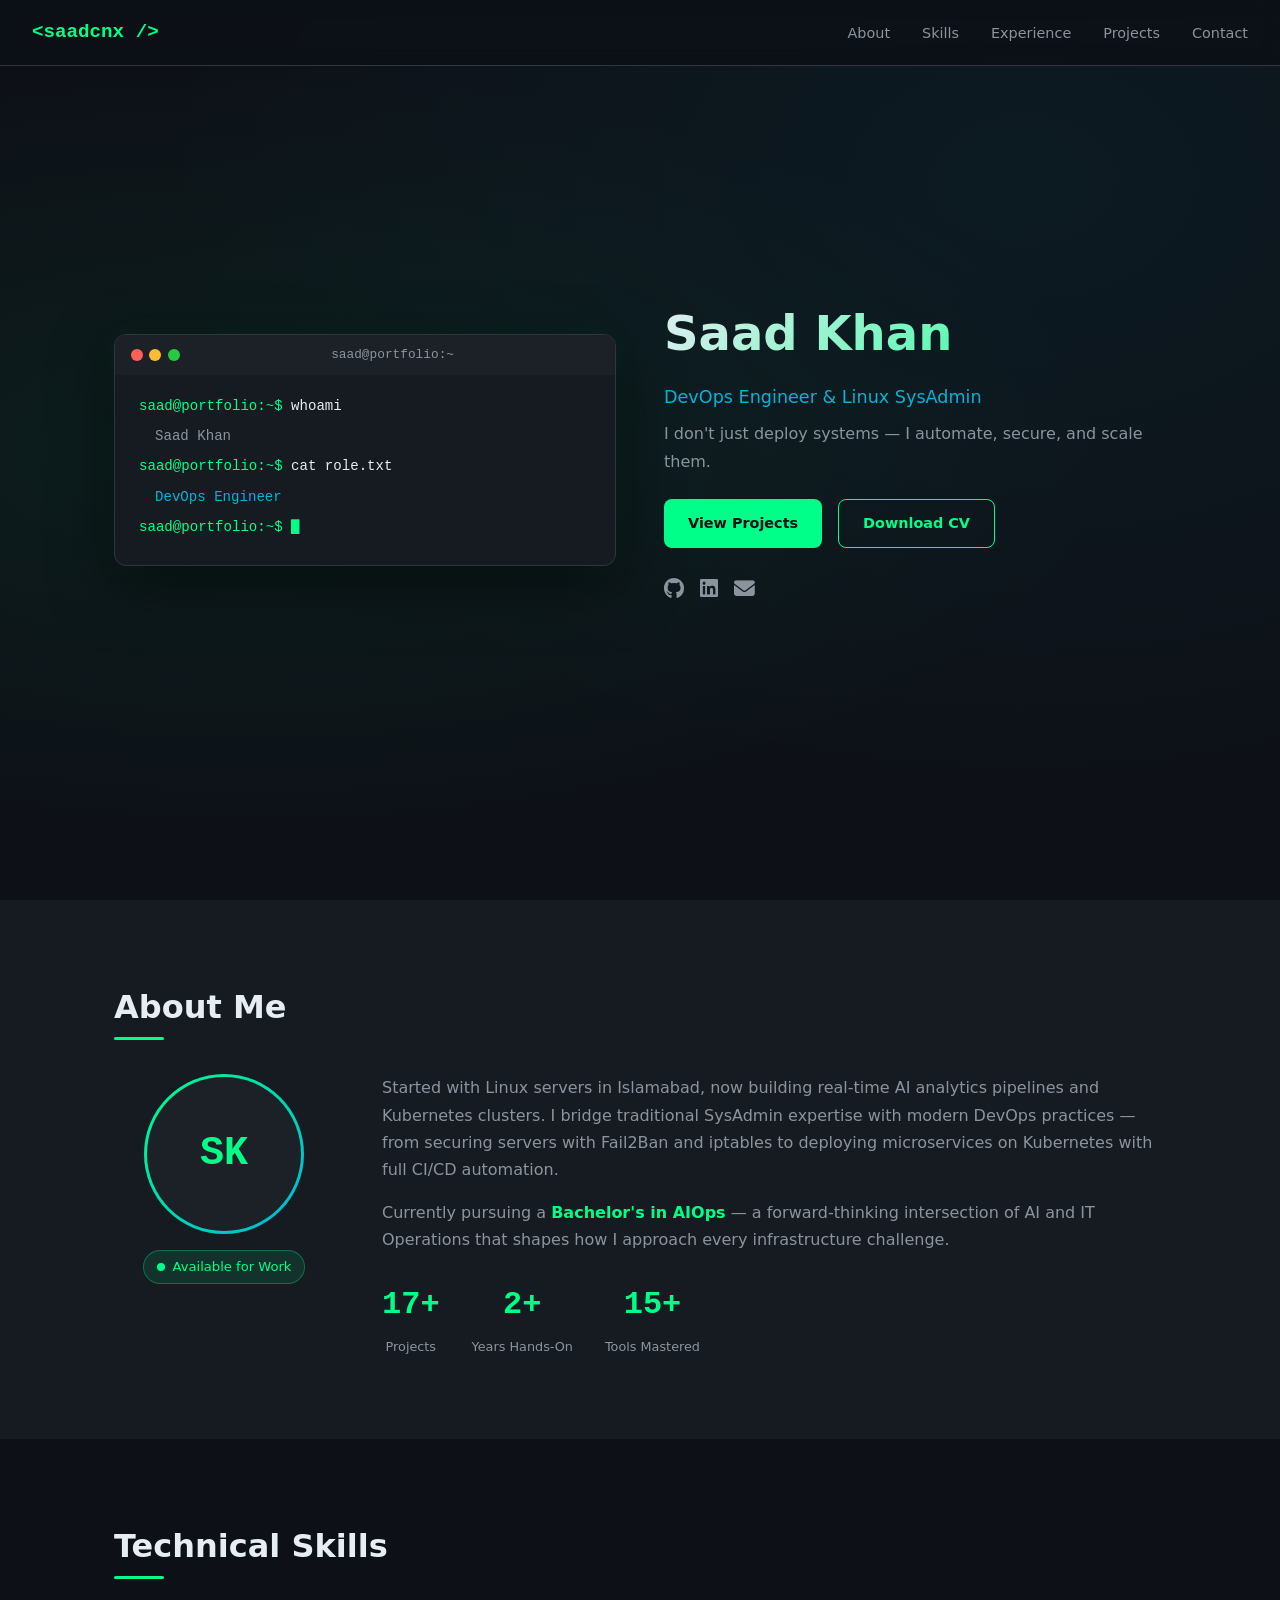
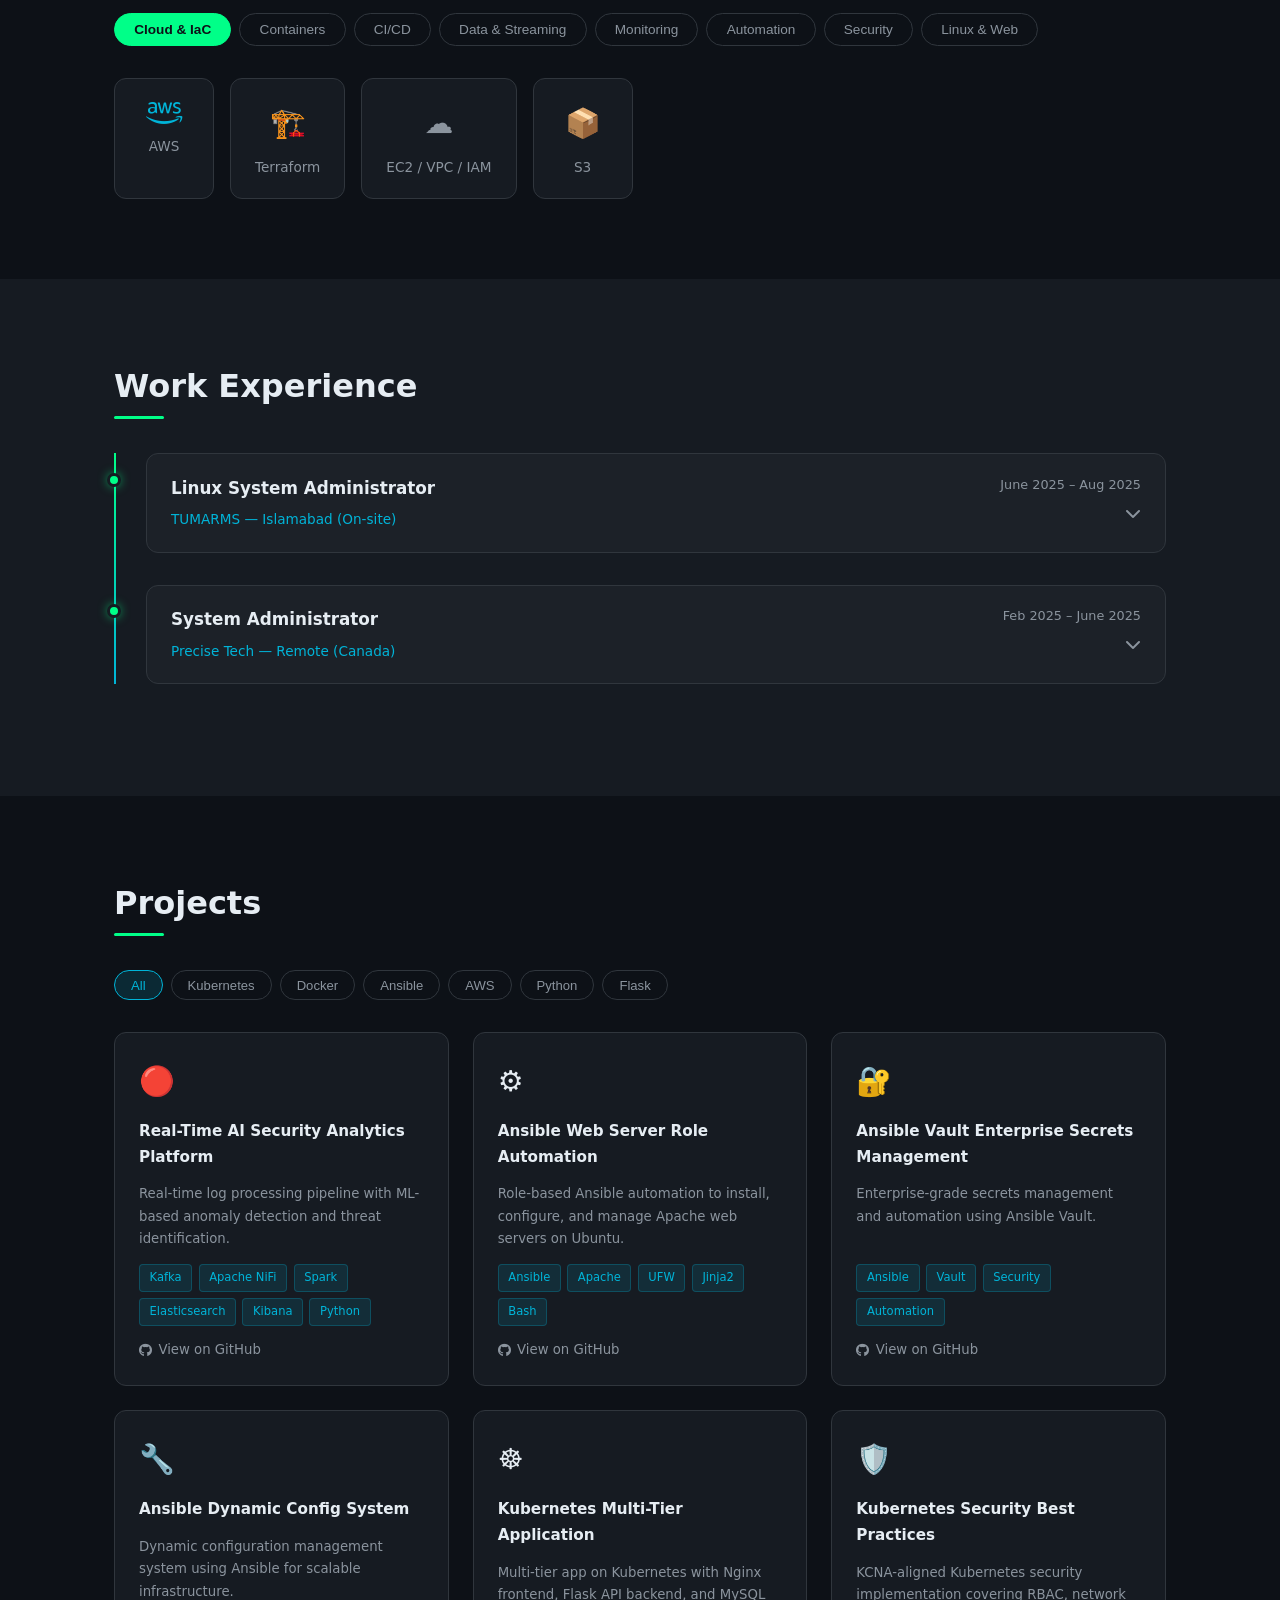
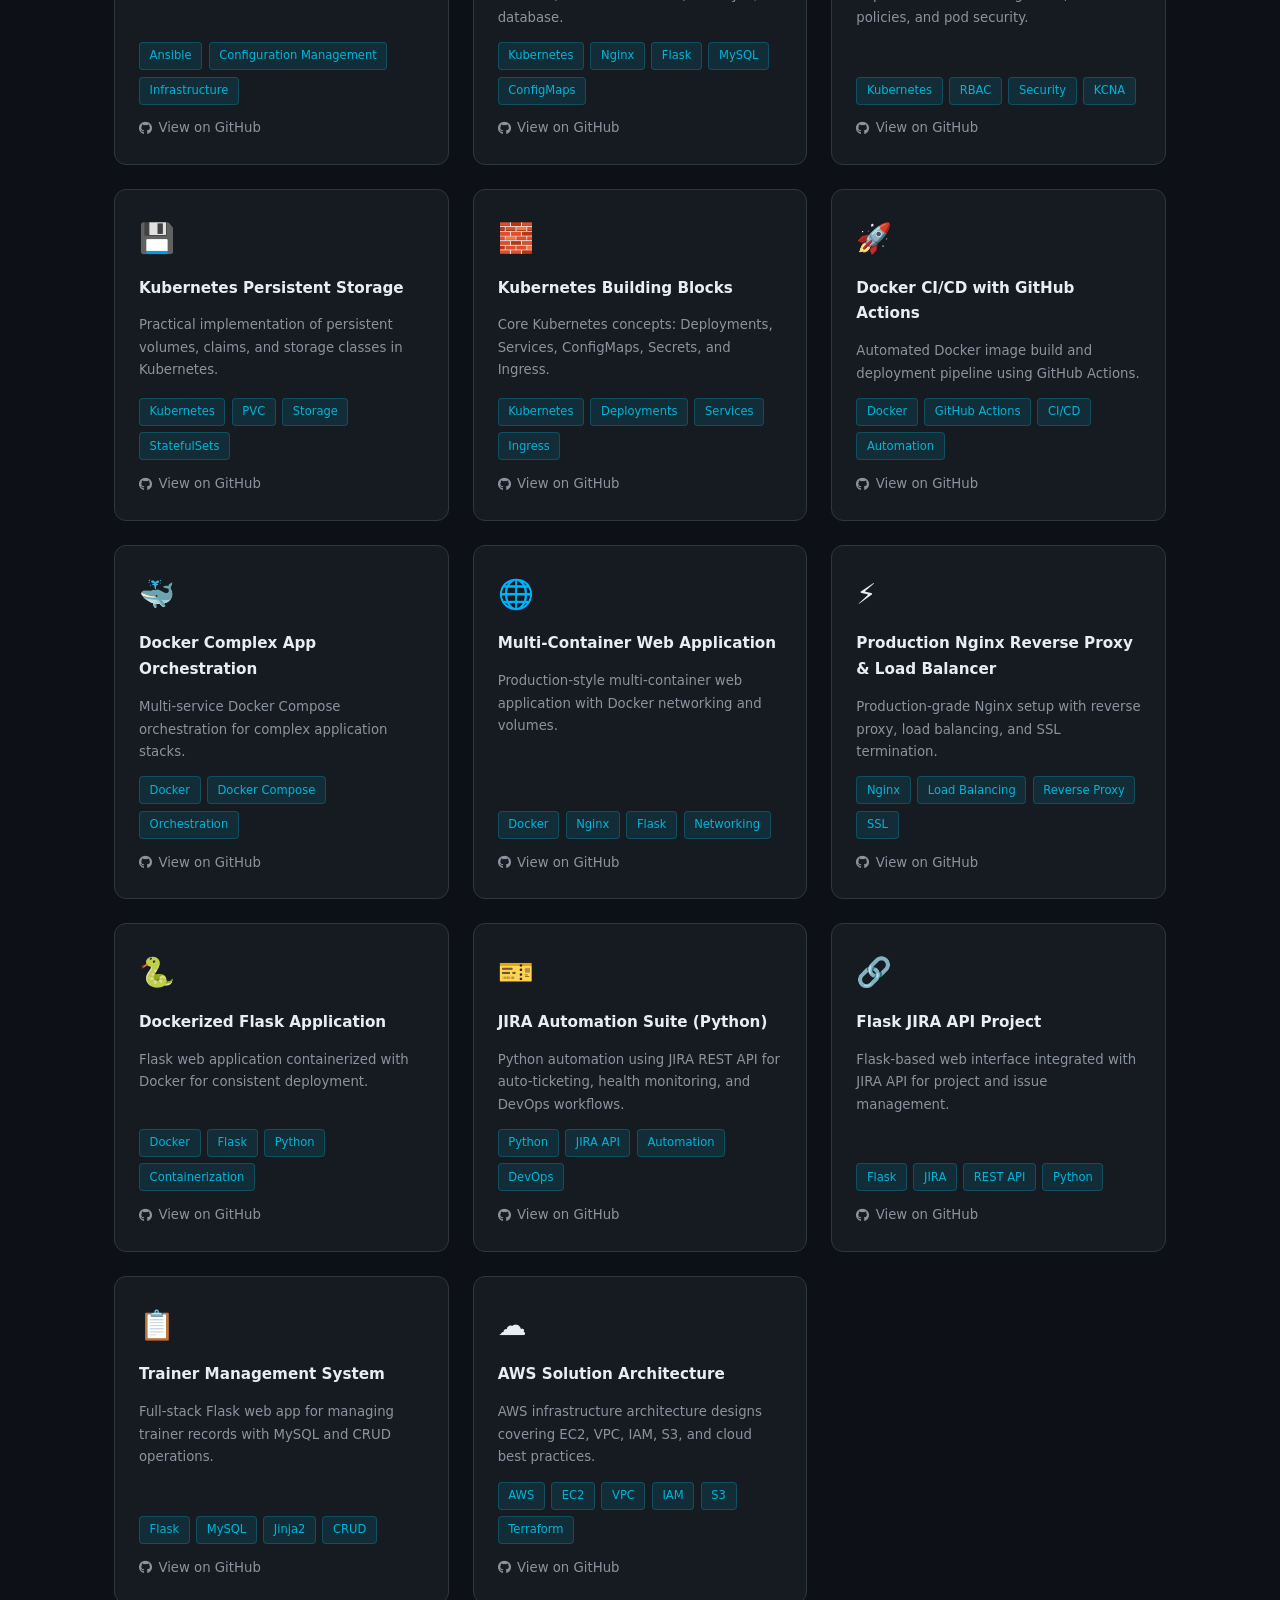
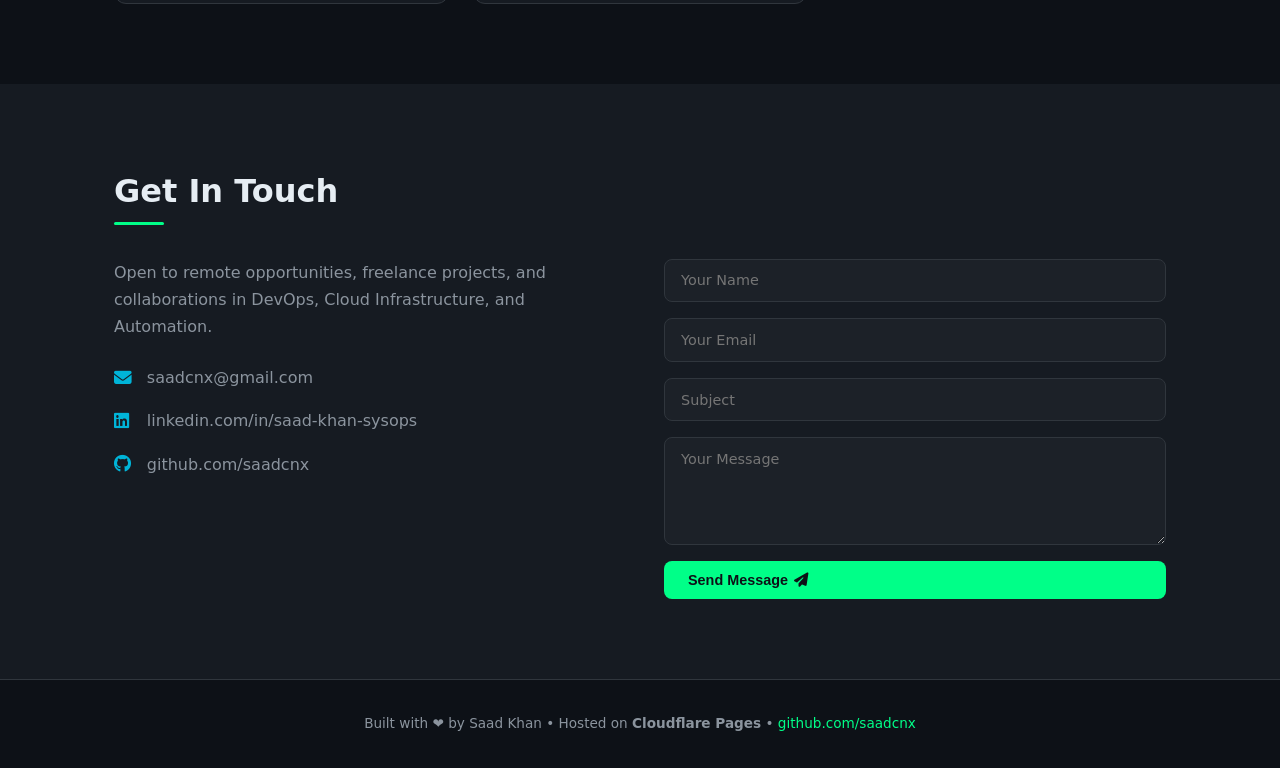
==== commit e125d6c6: "shifted to old portfolio" ====
--- a/index.html
+++ b/index.html
@@ -1,183 +1,283 @@
-<!DOCTYPE html>
-<html lang="en">
-<head>
-  <meta charset="UTF-8">
-  <meta name="viewport" content="width=device-width, initial-scale=1.0">
-  <title>Saad Khan — DevOps Engineer</title>
-  <style>
-    :root {
-      --bg: #08080c;
-      --surface: rgba(255,255,255,0.03);
-      --border: rgba(255,255,255,0.05);
-      --text-primary: #e0e0e0;
-      --text-secondary: #aaa;
-      --text-muted: #888;
-      --heading: #fff;
-      --btn-bg: rgba(255,255,255,0.05);
-      --btn-hover-bg: rgba(255,255,255,0.12);
-      --btn-border: rgba(255,255,255,0.2);
-      --toggle-bg: rgba(255,255,255,0.1);
-      --toggle-circle: #fff;
-    }
-    .light-theme {
-      --bg: #f7f7f9;
-      --surface: rgba(0,0,0,0.02);
-      --border: rgba(0,0,0,0.06);
-      --text-primary: #1a1a1a;
-      --text-secondary: #555;
-      --text-muted: #777;
-      --heading: #111;
-      --btn-bg: rgba(0,0,0,0.03);
-      --btn-hover-bg: rgba(0,0,0,0.08);
-      --btn-border: rgba(0,0,0,0.15);
-      --toggle-bg: #ddd;
-      --toggle-circle: #111;
-    }
-
-    * { margin: 0; padding: 0; box-sizing: border-box; }
-    html { scroll-behavior: smooth; }
-    body {
-      font-family: 'Inter', system-ui, -apple-system, sans-serif;
-      background: var(--bg);
-      color: var(--text-primary);
-      line-height: 1.6;
-      transition: background 0.3s, color 0.3s;
-      -webkit-font-smoothing: antialiased;
-    }
-    a { text-decoration: none; color: inherit; }
-
-    /* Nav */
-    nav {
-      position: fixed; top: 0; left: 0; width: 100%; z-index: 100;
-      background: rgba(8,8,12,0.8); backdrop-filter: blur(12px);
-      border-bottom: 1px solid var(--border);
-    }
-    .light-theme nav { background: rgba(247,247,249,0.8); }
-    .nav-container {
-      display: flex; justify-content: space-between; align-items: center;
-      padding: 1.2rem 2rem; max-width: 1000px; margin: 0 auto;
-    }
-    .logo { font-weight: 700; font-size: 1.3rem; color: var(--heading); letter-spacing: -0.5px; }
-    .nav-links { display: flex; gap: 2.5rem; list-style: none; align-items: center; }
-    .nav-links a { font-size: 0.95rem; color: var(--text-secondary); transition: color 0.2s; }
-    .nav-links a:hover, .nav-links a.active { color: var(--heading); }
-    .nav-links a.active { border-bottom: 1px solid var(--heading); padding-bottom: 2px; }
-
-    .theme-toggle {
-      display: flex; align-items: center; justify-content: center;
-      width: 44px; height: 44px; border-radius: 50%;
-      background: var(--toggle-bg); border: none; cursor: pointer;
-      transition: all 0.3s; margin-left: 1rem; position: relative;
-    }
-    .theme-toggle svg {
-      width: 18px; height: 18px; fill: none; stroke: var(--toggle-circle);
-      transition: opacity 0.2s;
-    }
-    .sun-icon, .moon-icon { position: absolute; }
-    .light-theme .sun-icon { opacity: 0; }
-    .light-theme .moon-icon { opacity: 1; }
-    .moon-icon { opacity: 0; }
-    .sun-icon { opacity: 1; }
-
-    .hamburger { display: none; flex-direction: column; gap: 5px; cursor: pointer; }
-    .hamburger span { width: 22px; height: 2px; background: var(--heading); border-radius: 2px; }
-
-    /* Hero */
-    .hero {
-      min-height: 100vh; display: flex; flex-direction: column;
-      justify-content: center; align-items: center; text-align: center;
-      padding: 8rem 1rem 2rem;
-    }
-    .hero h1 {
-      font-size: clamp(3.2rem, 10vw, 5.5rem); font-weight: 700;
-      letter-spacing: -2px; line-height: 1.1; margin-bottom: 0.5rem;
-      background: linear-gradient(135deg, var(--text-primary) 0%, var(--text-muted) 100%);
-      -webkit-background-clip: text; -webkit-text-fill-color: transparent;
-    }
-    .hero p { font-size: 1.3rem; color: var(--text-muted); margin: 1.5rem 0 2.5rem; max-width: 600px; }
-    .btn {
-      display: inline-block; padding: 0.85rem 2.2rem;
-      border: 1px solid var(--btn-border); border-radius: 6px;
-      font-size: 1rem; font-weight: 500; color: var(--heading); transition: all 0.2s;
-      background: var(--btn-bg);
-    }
-    .btn:hover { background: var(--btn-hover-bg); border-color: var(--btn-border); }
-
-    /* Social Links */
-    .social-links {
-      display: flex; gap: 1.5rem; margin-top: 3rem; flex-wrap: wrap; justify-content: center;
-    }
-    .social-link {
-      font-size: 0.9rem; color: var(--text-secondary); transition: color 0.2s;
-      border-bottom: 1px solid transparent;
-    }
-    .social-link:hover { color: var(--heading); border-color: var(--text-secondary); }
-
-    footer { padding: 2rem 0; border-top: 1px solid var(--border); text-align: center; color: var(--text-muted); font-size: 0.9rem; }
-
-    @media (max-width: 768px) {
-      .nav-links { display: none; position: absolute; top: 100%; left: 0; width: 100%; background: var(--bg); flex-direction: column; padding: 1.5rem; gap: 1.2rem; border-bottom: 1px solid var(--border); }
-      .nav-links.active { display: flex; }
-      .hamburger { display: flex; }
-      .theme-toggle { margin-left: 0; }
-    }
-  </style>
-</head>
-<body>
-  <nav>
-    <div class="nav-container">
-      <a href="index.html" class="logo">Saad Khan</a>
-      <ul class="nav-links" id="navLinks">
-        <li><a href="index.html" class="active">Home</a></li>
-        <li><a href="experience.html">Experience</a></li>
-        <li><a href="projects.html">Projects</a></li>
-        <li><a href="contact.html">Contact</a></li>
-        <li>
-          <button class="theme-toggle" id="themeToggle" aria-label="Toggle theme">
-            <svg class="sun-icon" viewBox="0 0 24 24" stroke="currentColor" stroke-width="2" fill="none"><circle cx="12" cy="12" r="5"/><line x1="12" y1="1" x2="12" y2="3"/><line x1="12" y1="21" x2="12" y2="23"/><line x1="4.22" y1="4.22" x2="5.64" y2="5.64"/><line x1="18.36" y1="18.36" x2="19.78" y2="19.78"/><line x1="1" y1="12" x2="3" y2="12"/><line x1="21" y1="12" x2="23" y2="12"/><line x1="4.22" y1="19.78" x2="5.64" y2="18.36"/><line x1="18.36" y1="5.64" x2="19.78" y2="4.22"/></svg>
-            <svg class="moon-icon" viewBox="0 0 24 24" stroke="currentColor" stroke-width="2" fill="none"><path d="M21 12.79A9 9 0 1 1 11.21 3 7 7 0 0 0 21 12.79z"/></svg>
-          </button>
-        </li>
-      </ul>
-      <div class="hamburger" id="hamburger">
-        <span></span><span></span><span></span>
-      </div>
-    </div>
-  </nav>
-
-  <main>
-    <section class="hero">
-      <h1>Hi, I'm Saad Khan</h1>
-      <p>DevOps Engineer & Linux SysAdmin — I automate, secure, and scale infrastructure.</p>
-      <a href="projects.html" class="btn">View My Work</a>
-      <div class="social-links">
-        <a href="https://x.com/saad__devops" target="_blank" class="social-link">Twitter</a>
-        <a href="https://www.linkedin.com/in/saad-khan-sysops/" target="_blank" class="social-link">LinkedIn</a>
-        <a href="https://mastodon.social/@saad_devops" target="_blank" class="social-link">Mastodon</a>
-        <a href="https://medium.com/@saadcnx" target="_blank" class="social-link">Medium</a>
-        <a href="https://github.com/saadcnx" target="_blank" class="social-link">GitHub</a>
-      </div>
-    </section>
-  </main>
-
-  <footer>
-    <p>© 2025 Saad Khan — Built with focus on simplicity.</p>
-  </footer>
-
-  <script>
-    const hamburger = document.getElementById('hamburger');
-    const navLinks = document.getElementById('navLinks');
-    hamburger.addEventListener('click', () => navLinks.classList.toggle('active'));
-    
-    // Theme toggle with localStorage persistence
-    const themeToggle = document.getElementById('themeToggle');
-    const savedTheme = localStorage.getItem('theme');
-    if (savedTheme === 'light') document.body.classList.add('light-theme');
-    themeToggle.addEventListener('click', () => {
-      document.body.classList.toggle('light-theme');
-      const isLight = document.body.classList.contains('light-theme');
-      localStorage.setItem('theme', isLight ? 'light' : 'dark');
-    });
-  </script>
-</body>
+<!DOCTYPE html>
+<html lang="en">
+<head>
+  <meta charset="UTF-8" />
+  <meta name="viewport" content="width=device-width, initial-scale=1.0"/>
+  <title>Saad Khan | DevOps Engineer!</title>
+  <link rel="stylesheet" href="style.css" />
+  <link rel="stylesheet" href="https://cdnjs.cloudflare.com/ajax/libs/font-awesome/6.5.0/css/all.min.css"/>
+</head>
+<body>
+
+<!-- NAV -->
+<nav id="navbar">
+  <div class="nav-logo">&lt;saadcnx /&gt;</div>
+  <ul class="nav-links">
+    <li><a href="#about">About</a></li>
+    <li><a href="#skills">Skills</a></li>
+    <li><a href="#experience">Experience</a></li>
+    <li><a href="#projects">Projects</a></li>
+    <li><a href="#contact">Contact</a></li>
+  </ul>
+  <button class="hamburger" id="hamburger"><i class="fas fa-bars"></i></button>
+</nav>
+
+<!-- HERO -->
+<section id="hero">
+  <div class="hero-bg"></div>
+  <div class="hero-content">
+    <div class="terminal-window">
+      <div class="terminal-bar">
+        <span class="dot red"></span><span class="dot yellow"></span><span class="dot green"></span>
+        <span class="terminal-title">saad@portfolio:~</span>
+      </div>
+      <div class="terminal-body">
+        <p><span class="prompt">saad@portfolio:~$</span> whoami</p>
+        <p class="output">Saad Khan</p>
+        <p><span class="prompt">saad@portfolio:~$</span> cat role.txt</p>
+        <p class="output typed" id="typed-output"></p>
+        <p><span class="prompt">saad@portfolio:~$</span> <span class="cursor">█</span></p>
+      </div>
+    </div>
+    <div class="hero-text">
+      <h1>Saad Khan</h1>
+      <p class="hero-sub">DevOps Engineer &amp; Linux SysAdmin</p>
+      <p class="hero-desc">I don't just deploy systems — I automate, secure, and scale them.</p>
+      <div class="hero-btns">
+        <a href="#projects" class="btn btn-primary">View Projects</a>
+        <a href="devops-engineer.pdf" download class="btn btn-outline">Download CV</a>
+      </div>
+      <div class="hero-socials">
+        <a href="https://github.com/saadcnx" target="_blank"><i class="fab fa-github"></i></a>
+        <a href="https://linkedin.com/in/saad-khan-sysops/" target="_blank"><i class="fab fa-linkedin"></i></a>
+        <a href="mailto:saadcnx@gmail.com"><i class="fas fa-envelope"></i></a>
+      </div>
+    </div>
+  </div>
+</section>
+
+<!-- ABOUT -->
+<section id="about">
+  <div class="container">
+    <h2 class="section-title">About Me</h2>
+    <div class="about-grid">
+      <div class="about-avatar">
+        <div class="avatar-ring">
+          <div class="avatar-inner">SK</div>
+        </div>
+        <div class="status-badge"><span class="status-dot"></span> Available for Work</div>
+      </div>
+      <div class="about-text">
+        <p>Started with Linux servers in Islamabad, now building real-time AI analytics pipelines and Kubernetes clusters. I bridge traditional SysAdmin expertise with modern DevOps practices — from securing servers with Fail2Ban and iptables to deploying microservices on Kubernetes with full CI/CD automation.</p>
+        <p>Currently pursuing a <strong>Bachelor's in AIOps</strong> — a forward-thinking intersection of AI and IT Operations that shapes how I approach every infrastructure challenge.</p>
+        <div class="about-stats">
+          <div class="stat"><span class="stat-num">17+</span><span class="stat-label">Projects</span></div>
+          <div class="stat"><span class="stat-num">2+</span><span class="stat-label">Years Hands-On</span></div>
+          <div class="stat"><span class="stat-num">15+</span><span class="stat-label">Tools Mastered</span></div>
+        </div>
+      </div>
+    </div>
+  </div>
+</section>
+
+<!-- SKILLS -->
+<section id="skills">
+  <div class="container">
+    <h2 class="section-title">Technical Skills</h2>
+    <div class="skills-tabs">
+      <button class="tab-btn active" data-tab="cloud">Cloud & IaC</button>
+      <button class="tab-btn" data-tab="containers">Containers</button>
+      <button class="tab-btn" data-tab="cicd">CI/CD</button>
+      <button class="tab-btn" data-tab="data">Data & Streaming</button>
+      <button class="tab-btn" data-tab="monitoring">Monitoring</button>
+      <button class="tab-btn" data-tab="automation">Automation</button>
+      <button class="tab-btn" data-tab="security">Security</button>
+      <button class="tab-btn" data-tab="linux">Linux & Web</button>
+    </div>
+    <div class="skills-content">
+      <div class="tab-panel active" id="tab-cloud">
+        <div class="skill-cards">
+          <div class="skill-card"><i class="fab fa-aws"></i><span>AWS</span></div>
+          <div class="skill-card"><span class="skill-icon">🏗️</span><span>Terraform</span></div>
+          <div class="skill-card"><span class="skill-icon">☁️</span><span>EC2 / VPC / IAM</span></div>
+          <div class="skill-card"><span class="skill-icon">📦</span><span>S3</span></div>
+        </div>
+      </div>
+      <div class="tab-panel" id="tab-containers">
+        <div class="skill-cards">
+          <div class="skill-card"><i class="fab fa-docker"></i><span>Docker</span></div>
+          <div class="skill-card"><span class="skill-icon">🦭</span><span>Podman</span></div>
+          <div class="skill-card"><span class="skill-icon">☸️</span><span>Kubernetes</span></div>
+          <div class="skill-card"><span class="skill-icon">📋</span><span>Docker Compose</span></div>
+        </div>
+      </div>
+      <div class="tab-panel" id="tab-cicd">
+        <div class="skill-cards">
+          <div class="skill-card"><i class="fab fa-github"></i><span>GitHub Actions</span></div>
+          <div class="skill-card"><span class="skill-icon">🏗️</span><span>Jenkins</span></div>
+          <div class="skill-card"><i class="fab fa-git-alt"></i><span>Git</span></div>
+        </div>
+      </div>
+      <div class="tab-panel" id="tab-data">
+        <div class="skill-cards">
+          <div class="skill-card"><span class="skill-icon">📨</span><span>Apache Kafka</span></div>
+          <div class="skill-card"><span class="skill-icon">🌊</span><span>Apache NiFi</span></div>
+          <div class="skill-card"><span class="skill-icon">⚡</span><span>Apache Spark</span></div>
+          <div class="skill-card"><span class="skill-icon">🔍</span><span>Elasticsearch</span></div>
+          <div class="skill-card"><span class="skill-icon">📊</span><span>Kibana</span></div>
+        </div>
+      </div>
+      <div class="tab-panel" id="tab-monitoring">
+        <div class="skill-cards">
+          <div class="skill-card"><span class="skill-icon">👁️</span><span>Zabbix</span></div>
+          <div class="skill-card"><span class="skill-icon">🔔</span><span>Nagios</span></div>
+          <div class="skill-card"><span class="skill-icon">📈</span><span>Prometheus</span></div>
+          <div class="skill-card"><span class="skill-icon">📉</span><span>Grafana</span></div>
+        </div>
+      </div>
+      <div class="tab-panel" id="tab-automation">
+        <div class="skill-cards">
+          <div class="skill-card"><span class="skill-icon">⚙️</span><span>Ansible</span></div>
+          <div class="skill-card"><i class="fab fa-python"></i><span>Python</span></div>
+          <div class="skill-card"><span class="skill-icon">📜</span><span>Bash Scripting</span></div>
+        </div>
+      </div>
+      <div class="tab-panel" id="tab-security">
+        <div class="skill-cards">
+          <div class="skill-card"><span class="skill-icon">🔑</span><span>IAM</span></div>
+          <div class="skill-card"><span class="skill-icon">🔒</span><span>SSH Hardening</span></div>
+          <div class="skill-card"><span class="skill-icon">🛡️</span><span>Fail2Ban</span></div>
+          <div class="skill-card"><span class="skill-icon">🧱</span><span>iptables / UFW</span></div>
+          <div class="skill-card"><span class="skill-icon">🔏</span><span>Ansible Vault</span></div>
+        </div>
+      </div>
+      <div class="tab-panel" id="tab-linux">
+        <div class="skill-cards">
+          <div class="skill-card"><i class="fab fa-linux"></i><span>Linux (RHEL/Ubuntu/CentOS)</span></div>
+          <div class="skill-card"><span class="skill-icon">🖥️</span><span>Windows Server</span></div>
+          <div class="skill-card"><span class="skill-icon">⚡</span><span>Nginx / Apache</span></div>
+          <div class="skill-card"><span class="skill-icon">🐬</span><span>MySQL</span></div>
+          <div class="skill-card"><span class="skill-icon">🖥️</span><span>VMware / Proxmox / Hyper-V</span></div>
+        </div>
+      </div>
+    </div>
+  </div>
+</section>
+
+<!-- EXPERIENCE -->
+<section id="experience">
+  <div class="container">
+    <h2 class="section-title">Work Experience</h2>
+    <div class="timeline">
+      <div class="timeline-item">
+        <div class="timeline-dot"></div>
+        <div class="timeline-card">
+          <div class="timeline-header" onclick="toggleTimeline(this)">
+            <div>
+              <h3>Linux System Administrator</h3>
+              <span class="company">TUMARMS — Islamabad (On-site)</span>
+            </div>
+            <div class="timeline-meta">
+              <span class="date">June 2025 – Aug 2025</span>
+              <i class="fas fa-chevron-down"></i>
+            </div>
+          </div>
+          <div class="timeline-body">
+            <ul>
+              <li>Administered Asterisk &amp; Vicidial VoIP systems on Ubuntu including SIP trunking and DID routing</li>
+              <li>Managed users, SSH access, UFW/IPTables, and server hardening with Fail2Ban</li>
+              <li>Configured Nginx, FTP, and NFS services for internal applications</li>
+              <li>Implemented SSL certificates, security best practices, and routine patching</li>
+              <li>Automated backups using Bash, Python, rsync, tar, and cron</li>
+              <li>Managed storage (LVM, partitions) and monitored system health proactively</li>
+            </ul>
+          </div>
+        </div>
+      </div>
+      <div class="timeline-item">
+        <div class="timeline-dot"></div>
+        <div class="timeline-card">
+          <div class="timeline-header" onclick="toggleTimeline(this)">
+            <div>
+              <h3>System Administrator</h3>
+              <span class="company">Precise Tech — Remote (Canada)</span>
+            </div>
+            <div class="timeline-meta">
+              <span class="date">Feb 2025 – June 2025</span>
+              <i class="fas fa-chevron-down"></i>
+            </div>
+          </div>
+          <div class="timeline-body">
+            <ul>
+              <li>Conducted QA testing for ERP systems validating business workflows and data accuracy</li>
+              <li>Managed AWS, VMware, Proxmox, and Hyper-V cloud and virtualized environments</li>
+              <li>Automated deployments using Ansible, Bash, and Python</li>
+              <li>Implemented monitoring with Zabbix and Nagios to reduce downtime</li>
+              <li>Enforced security practices including IAM, system hardening, and network protection</li>
+            </ul>
+          </div>
+        </div>
+      </div>
+    </div>
+  </div>
+</section>
+
+<!-- PROJECTS -->
+<section id="projects">
+  <div class="container">
+    <h2 class="section-title">Projects</h2>
+    <div class="projects-filter">
+      <button class="filter-btn active" data-filter="all">All</button>
+      <button class="filter-btn" data-filter="Kubernetes">Kubernetes</button>
+      <button class="filter-btn" data-filter="Docker">Docker</button>
+      <button class="filter-btn" data-filter="Ansible">Ansible</button>
+      <button class="filter-btn" data-filter="AWS">AWS</button>
+      <button class="filter-btn" data-filter="Python">Python</button>
+      <button class="filter-btn" data-filter="Flask">Flask</button>
+    </div>
+    <div class="projects-grid" id="projects-grid"></div>
+  </div>
+</section>
+
+<!-- CONTACT -->
+<section id="contact">
+  <div class="container">
+    <h2 class="section-title">Get In Touch</h2>
+    <div class="contact-grid">
+      <div class="contact-info">
+        <p>Open to remote opportunities, freelance projects, and collaborations in DevOps, Cloud Infrastructure, and Automation.</p>
+        <div class="contact-links">
+          <a href="mailto:saadcnx@gmail.com" class="contact-item">
+            <i class="fas fa-envelope"></i>
+            <span>saadcnx@gmail.com</span>
+          </a>
+          <a href="https://linkedin.com/in/saad-khan-sysops/" target="_blank" class="contact-item">
+            <i class="fab fa-linkedin"></i>
+            <span>linkedin.com/in/saad-khan-sysops</span>
+          </a>
+          <a href="https://github.com/saadcnx" target="_blank" class="contact-item">
+            <i class="fab fa-github"></i>
+            <span>github.com/saadcnx</span>
+          </a>
+        </div>
+      </div>
+      <form class="contact-form" id="contact-form">
+        <input type="text" placeholder="Your Name" required />
+        <input type="email" placeholder="Your Email" required />
+        <input type="text" placeholder="Subject" />
+        <textarea rows="5" placeholder="Your Message" required></textarea>
+        <button type="submit" class="btn btn-primary">Send Message <i class="fas fa-paper-plane"></i></button>
+      </form>
+    </div>
+  </div>
+</section>
+
+<!-- FOOTER -->
+<footer>
+  <p>Built with ❤️ by Saad Khan &bull; Hosted on <strong>Cloudflare Pages</strong> &bull; <a href="https://github.com/saadcnx" target="_blank">github.com/saadcnx</a></p>
+</footer>
+
+<script src="projects-data.js"></script>
+<script src="main.js"></script>
+</body>
 </html>
--- a/style.css
+++ b/style.css
@@ -0,0 +1,473 @@
+/* ===== RESET & BASE ===== */
+*, *::before, *::after { box-sizing: border-box; margin: 0; padding: 0; }
+
+:root {
+  --bg: #0d1117;
+  --bg2: #161b22;
+  --bg3: #1c2128;
+  --accent: #00ff88;
+  --accent2: #00b4d8;
+  --text: #e6edf3;
+  --text-muted: #8b949e;
+  --border: #30363d;
+  --radius: 12px;
+  --font: 'Segoe UI', system-ui, sans-serif;
+  --mono: 'Courier New', monospace;
+}
+
+html { scroll-behavior: smooth; }
+
+body {
+  background: var(--bg);
+  color: var(--text);
+  font-family: var(--font);
+  line-height: 1.7;
+}
+
+/* ===== SCROLLBAR ===== */
+::-webkit-scrollbar { width: 6px; }
+::-webkit-scrollbar-track { background: var(--bg); }
+::-webkit-scrollbar-thumb { background: var(--accent); border-radius: 3px; }
+
+/* ===== NAV ===== */
+#navbar {
+  position: fixed; top: 0; left: 0; right: 0; z-index: 1000;
+  display: flex; align-items: center; justify-content: space-between;
+  padding: 1rem 2rem;
+  background: rgba(13,17,23,0.92);
+  backdrop-filter: blur(10px);
+  border-bottom: 1px solid var(--border);
+}
+
+.nav-logo {
+  font-family: var(--mono);
+  color: var(--accent);
+  font-size: 1.2rem;
+  font-weight: bold;
+}
+
+.nav-links { display: flex; gap: 2rem; list-style: none; }
+.nav-links a {
+  color: var(--text-muted);
+  text-decoration: none;
+  font-size: 0.9rem;
+  transition: color 0.2s;
+}
+.nav-links a:hover { color: var(--accent); }
+
+.hamburger {
+  display: none;
+  background: none; border: none;
+  color: var(--text); font-size: 1.4rem; cursor: pointer;
+}
+
+@media (max-width: 768px) {
+  .hamburger { display: block; }
+  .nav-links {
+    display: none; flex-direction: column;
+    position: absolute; top: 100%; left: 0; right: 0;
+    background: var(--bg2); padding: 1rem 2rem;
+    border-bottom: 1px solid var(--border);
+    gap: 1rem;
+  }
+  .nav-links.open { display: flex; }
+}
+
+/* ===== CONTAINER ===== */
+.container { max-width: 1100px; margin: 0 auto; padding: 0 1.5rem; }
+
+/* ===== SECTION TITLE ===== */
+.section-title {
+  font-size: 2rem;
+  margin-bottom: 2.5rem;
+  position: relative;
+  display: inline-block;
+}
+.section-title::after {
+  content: '';
+  position: absolute; bottom: -6px; left: 0;
+  width: 50px; height: 3px;
+  background: var(--accent);
+  border-radius: 2px;
+}
+
+section { padding: 5rem 0; }
+
+/* ===== HERO ===== */
+#hero {
+  min-height: 100vh;
+  display: flex; align-items: center; justify-content: center;
+  position: relative; overflow: hidden; padding-top: 80px;
+}
+
+.hero-bg {
+  position: absolute; inset: 0;
+  background: radial-gradient(ellipse at 20% 50%, rgba(0,255,136,0.06) 0%, transparent 60%),
+              radial-gradient(ellipse at 80% 20%, rgba(0,180,216,0.06) 0%, transparent 60%);
+  animation: pulse-bg 6s ease-in-out infinite alternate;
+}
+
+@keyframes pulse-bg {
+  0% { opacity: 0.6; }
+  100% { opacity: 1; }
+}
+
+.hero-content {
+  display: grid;
+  grid-template-columns: 1fr 1fr;
+  gap: 3rem;
+  align-items: center;
+  position: relative; z-index: 1;
+  max-width: 1100px; width: 100%; padding: 0 1.5rem;
+}
+
+@media (max-width: 768px) {
+  .hero-content { grid-template-columns: 1fr; }
+}
+
+/* Terminal */
+.terminal-window {
+  background: var(--bg2);
+  border: 1px solid var(--border);
+  border-radius: var(--radius);
+  overflow: hidden;
+  box-shadow: 0 20px 60px rgba(0,0,0,0.5), 0 0 30px rgba(0,255,136,0.05);
+}
+
+.terminal-bar {
+  background: var(--bg3);
+  padding: 0.6rem 1rem;
+  display: flex; align-items: center; gap: 0.4rem;
+}
+
+.dot { width: 12px; height: 12px; border-radius: 50%; display: inline-block; }
+.dot.red { background: #ff5f57; }
+.dot.yellow { background: #febc2e; }
+.dot.green { background: #28c840; }
+.terminal-title { color: var(--text-muted); font-size: 0.8rem; margin-left: auto; margin-right: auto; font-family: var(--mono); }
+
+.terminal-body { padding: 1.2rem 1.5rem; font-family: var(--mono); font-size: 0.88rem; min-height: 150px; }
+.terminal-body p { margin-bottom: 0.4rem; }
+.prompt { color: var(--accent); }
+.output { color: var(--text-muted); padding-left: 1rem; }
+.typed { color: var(--accent2); padding-left: 1rem; min-height: 1.4rem; }
+.cursor { animation: blink 1s infinite; color: var(--accent); }
+@keyframes blink { 0%,100% { opacity: 1; } 50% { opacity: 0; } }
+
+/* Hero text */
+.hero-text h1 {
+  font-size: clamp(2rem, 4vw, 3rem);
+  font-weight: 700;
+  background: linear-gradient(135deg, var(--text), var(--accent));
+  -webkit-background-clip: text;
+  -webkit-text-fill-color: transparent;
+  background-clip: text;
+}
+
+.hero-sub { color: var(--accent2); font-size: 1.1rem; margin: 0.5rem 0; }
+.hero-desc { color: var(--text-muted); margin-bottom: 1.5rem; }
+
+.hero-btns { display: flex; gap: 1rem; flex-wrap: wrap; margin-bottom: 1.5rem; }
+
+.btn {
+  padding: 0.7rem 1.5rem;
+  border-radius: 8px;
+  font-weight: 600;
+  font-size: 0.9rem;
+  cursor: pointer;
+  text-decoration: none;
+  transition: all 0.2s;
+  display: inline-flex; align-items: center; gap: 0.4rem;
+  border: none;
+}
+
+.btn-primary {
+  background: var(--accent);
+  color: #0d1117;
+}
+.btn-primary:hover { background: #00e67a; transform: translateY(-2px); box-shadow: 0 8px 25px rgba(0,255,136,0.3); }
+
+.btn-outline {
+  background: transparent;
+  color: var(--accent);
+  border: 1px solid var(--accent);
+}
+.btn-outline:hover { background: rgba(0,255,136,0.08); transform: translateY(-2px); }
+
+.hero-socials { display: flex; gap: 1rem; }
+.hero-socials a {
+  color: var(--text-muted);
+  font-size: 1.3rem;
+  transition: color 0.2s, transform 0.2s;
+}
+.hero-socials a:hover { color: var(--accent); transform: translateY(-2px); }
+
+/* ===== ABOUT ===== */
+#about { background: var(--bg2); }
+.about-grid { display: grid; grid-template-columns: 220px 1fr; gap: 3rem; align-items: start; }
+@media (max-width: 768px) { .about-grid { grid-template-columns: 1fr; } }
+
+.about-avatar { display: flex; flex-direction: column; align-items: center; gap: 1rem; }
+
+.avatar-ring {
+  width: 160px; height: 160px;
+  border-radius: 50%;
+  padding: 3px;
+  background: linear-gradient(135deg, var(--accent), var(--accent2));
+}
+
+.avatar-inner {
+  width: 100%; height: 100%;
+  border-radius: 50%;
+  background: var(--bg3);
+  display: flex; align-items: center; justify-content: center;
+  font-size: 2.5rem; font-weight: 700;
+  color: var(--accent);
+  font-family: var(--mono);
+}
+
+.status-badge {
+  display: flex; align-items: center; gap: 0.5rem;
+  background: rgba(0,255,136,0.1);
+  border: 1px solid rgba(0,255,136,0.3);
+  border-radius: 20px;
+  padding: 0.3rem 0.8rem;
+  font-size: 0.82rem;
+  color: var(--accent);
+}
+
+.status-dot {
+  width: 8px; height: 8px;
+  border-radius: 50%;
+  background: var(--accent);
+  animation: pulse 2s infinite;
+}
+
+@keyframes pulse {
+  0%,100% { box-shadow: 0 0 0 0 rgba(0,255,136,0.4); }
+  50% { box-shadow: 0 0 0 6px rgba(0,255,136,0); }
+}
+
+.about-text p { color: var(--text-muted); margin-bottom: 1rem; }
+.about-text strong { color: var(--accent); }
+
+.about-stats { display: flex; gap: 2rem; margin-top: 1.5rem; flex-wrap: wrap; }
+.stat { text-align: center; }
+.stat-num { display: block; font-size: 2rem; font-weight: 700; color: var(--accent); font-family: var(--mono); }
+.stat-label { font-size: 0.8rem; color: var(--text-muted); }
+
+/* ===== SKILLS ===== */
+.skills-tabs { display: flex; flex-wrap: wrap; gap: 0.5rem; margin-bottom: 2rem; }
+.tab-btn {
+  padding: 0.5rem 1.2rem;
+  border-radius: 20px;
+  border: 1px solid var(--border);
+  background: transparent;
+  color: var(--text-muted);
+  cursor: pointer;
+  font-size: 0.85rem;
+  transition: all 0.2s;
+}
+.tab-btn.active, .tab-btn:hover {
+  background: var(--accent);
+  color: #0d1117;
+  border-color: var(--accent);
+  font-weight: 600;
+}
+
+.tab-panel { display: none; }
+.tab-panel.active { display: block; }
+
+.skill-cards { display: flex; flex-wrap: wrap; gap: 1rem; }
+.skill-card {
+  display: flex; flex-direction: column; align-items: center;
+  gap: 0.5rem; padding: 1.2rem 1.5rem;
+  background: var(--bg2);
+  border: 1px solid var(--border);
+  border-radius: var(--radius);
+  font-size: 0.85rem;
+  color: var(--text-muted);
+  transition: all 0.2s;
+  min-width: 100px;
+}
+.skill-card:hover {
+  border-color: var(--accent);
+  color: var(--text);
+  transform: translateY(-3px);
+  box-shadow: 0 8px 20px rgba(0,255,136,0.1);
+}
+.skill-card i { font-size: 1.8rem; color: var(--accent2); }
+.skill-icon { font-size: 1.8rem; }
+
+/* ===== EXPERIENCE ===== */
+#experience { background: var(--bg2); }
+.timeline { position: relative; padding-left: 2rem; }
+.timeline::before {
+  content: '';
+  position: absolute; left: 0; top: 0; bottom: 0;
+  width: 2px;
+  background: linear-gradient(to bottom, var(--accent), var(--accent2));
+}
+
+.timeline-item { position: relative; margin-bottom: 2rem; }
+.timeline-dot {
+  position: absolute; left: -2.45rem; top: 1.2rem;
+  width: 14px; height: 14px;
+  border-radius: 50%;
+  background: var(--accent);
+  border: 3px solid var(--bg2);
+  box-shadow: 0 0 10px rgba(0,255,136,0.5);
+}
+
+.timeline-card {
+  background: var(--bg3);
+  border: 1px solid var(--border);
+  border-radius: var(--radius);
+  overflow: hidden;
+}
+
+.timeline-header {
+  display: flex; justify-content: space-between; align-items: flex-start;
+  padding: 1.2rem 1.5rem;
+  cursor: pointer;
+  transition: background 0.2s;
+}
+.timeline-header:hover { background: rgba(0,255,136,0.03); }
+.timeline-header h3 { font-size: 1.05rem; margin-bottom: 0.2rem; }
+.company { color: var(--accent2); font-size: 0.85rem; }
+.timeline-meta { text-align: right; }
+.date { color: var(--text-muted); font-size: 0.8rem; display: block; margin-bottom: 0.3rem; }
+.timeline-meta i { color: var(--text-muted); transition: transform 0.3s; }
+.timeline-header.open i { transform: rotate(180deg); }
+
+.timeline-body {
+  padding: 0 1.5rem;
+  max-height: 0; overflow: hidden;
+  transition: max-height 0.4s ease, padding 0.3s;
+}
+.timeline-body.open { max-height: 400px; padding: 0 1.5rem 1.2rem; }
+.timeline-body ul { list-style: none; }
+.timeline-body ul li {
+  color: var(--text-muted);
+  font-size: 0.88rem;
+  padding: 0.3rem 0;
+  padding-left: 1rem;
+  position: relative;
+}
+.timeline-body ul li::before {
+  content: '▹';
+  position: absolute; left: 0;
+  color: var(--accent);
+}
+
+/* ===== PROJECTS ===== */
+.projects-filter { display: flex; flex-wrap: wrap; gap: 0.5rem; margin-bottom: 2rem; }
+.filter-btn {
+  padding: 0.4rem 1rem;
+  border-radius: 20px;
+  border: 1px solid var(--border);
+  background: transparent;
+  color: var(--text-muted);
+  cursor: pointer;
+  font-size: 0.82rem;
+  transition: all 0.2s;
+}
+.filter-btn.active, .filter-btn:hover {
+  background: rgba(0,180,216,0.15);
+  color: var(--accent2);
+  border-color: var(--accent2);
+}
+
+.projects-grid {
+  display: grid;
+  grid-template-columns: repeat(auto-fill, minmax(300px, 1fr));
+  gap: 1.5rem;
+}
+
+.project-card {
+  background: var(--bg2);
+  border: 1px solid var(--border);
+  border-radius: var(--radius);
+  padding: 1.5rem;
+  transition: all 0.25s;
+  display: flex; flex-direction: column; gap: 0.8rem;
+}
+.project-card:hover {
+  border-color: var(--accent);
+  transform: translateY(-4px);
+  box-shadow: 0 12px 30px rgba(0,255,136,0.08);
+}
+
+.project-icon { font-size: 1.8rem; }
+.project-card h3 { font-size: 0.95rem; color: var(--text); }
+.project-card p { font-size: 0.83rem; color: var(--text-muted); flex: 1; }
+
+.project-tags { display: flex; flex-wrap: wrap; gap: 0.4rem; }
+.tag {
+  padding: 0.2rem 0.6rem;
+  border-radius: 4px;
+  background: rgba(0,180,216,0.12);
+  color: var(--accent2);
+  font-size: 0.72rem;
+  border: 1px solid rgba(0,180,216,0.25);
+}
+
+.project-link {
+  color: var(--text-muted);
+  text-decoration: none;
+  font-size: 0.83rem;
+  display: flex; align-items: center; gap: 0.4rem;
+  transition: color 0.2s;
+  width: fit-content;
+}
+.project-link:hover { color: var(--accent); }
+
+/* ===== CONTACT ===== */
+#contact { background: var(--bg2); }
+.contact-grid { display: grid; grid-template-columns: 1fr 1fr; gap: 3rem; }
+@media (max-width: 768px) { .contact-grid { grid-template-columns: 1fr; } }
+
+.contact-info p { color: var(--text-muted); margin-bottom: 1.5rem; }
+.contact-links { display: flex; flex-direction: column; gap: 1rem; }
+.contact-item {
+  display: flex; align-items: center; gap: 0.8rem;
+  color: var(--text-muted);
+  text-decoration: none;
+  transition: color 0.2s;
+}
+.contact-item:hover { color: var(--accent); }
+.contact-item i { font-size: 1.1rem; color: var(--accent2); width: 20px; }
+
+.contact-form { display: flex; flex-direction: column; gap: 1rem; }
+.contact-form input,
+.contact-form textarea {
+  background: var(--bg3);
+  border: 1px solid var(--border);
+  border-radius: 8px;
+  padding: 0.8rem 1rem;
+  color: var(--text);
+  font-family: var(--font);
+  font-size: 0.9rem;
+  transition: border-color 0.2s;
+  resize: vertical;
+}
+.contact-form input:focus,
+.contact-form textarea:focus {
+  outline: none;
+  border-color: var(--accent);
+}
+
+/* ===== FOOTER ===== */
+footer {
+  text-align: center;
+  padding: 2rem;
+  color: var(--text-muted);
+  font-size: 0.85rem;
+  border-top: 1px solid var(--border);
+}
+footer a { color: var(--accent); text-decoration: none; }
+footer a:hover { text-decoration: underline; }
+
+/* ===== FADE IN ANIMATION ===== */
+.fade-in { opacity: 0; transform: translateY(20px); transition: opacity 0.5s, transform 0.5s; }
+.fade-in.visible { opacity: 1; transform: translateY(0); }
